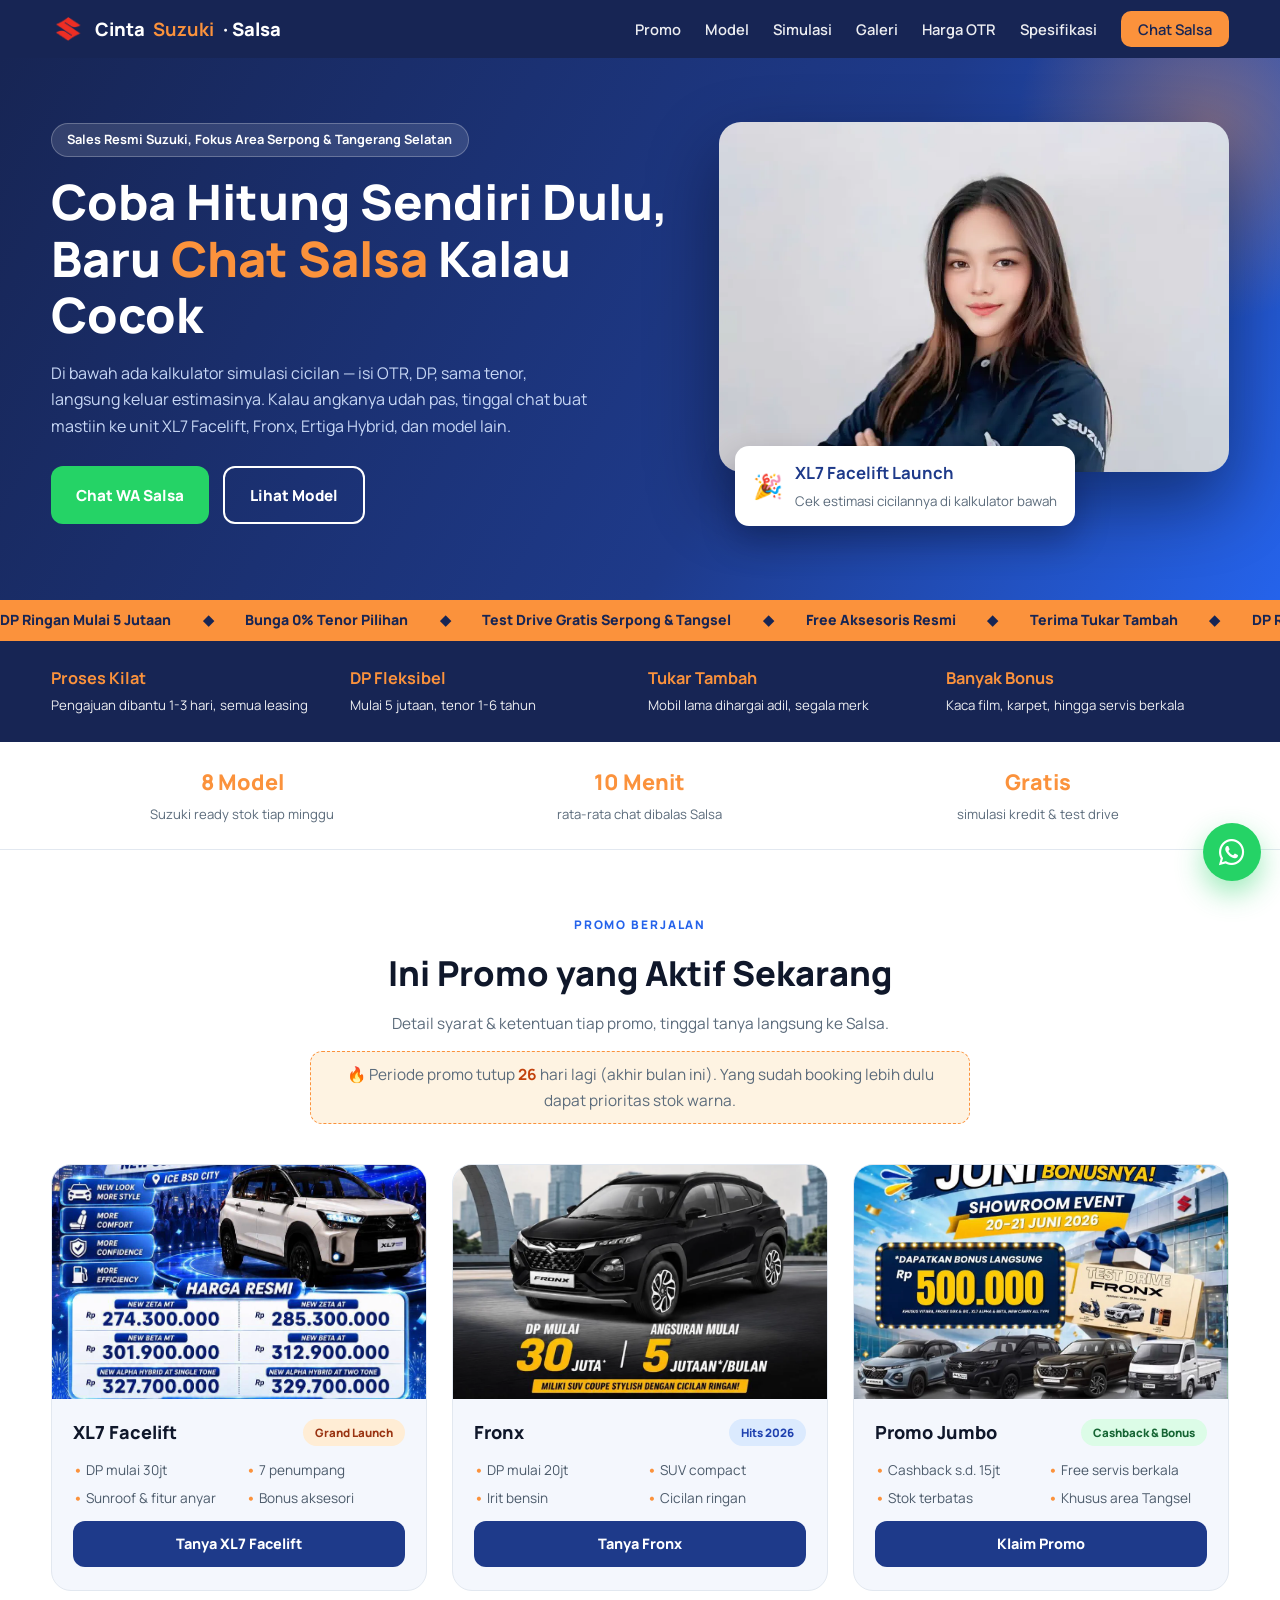
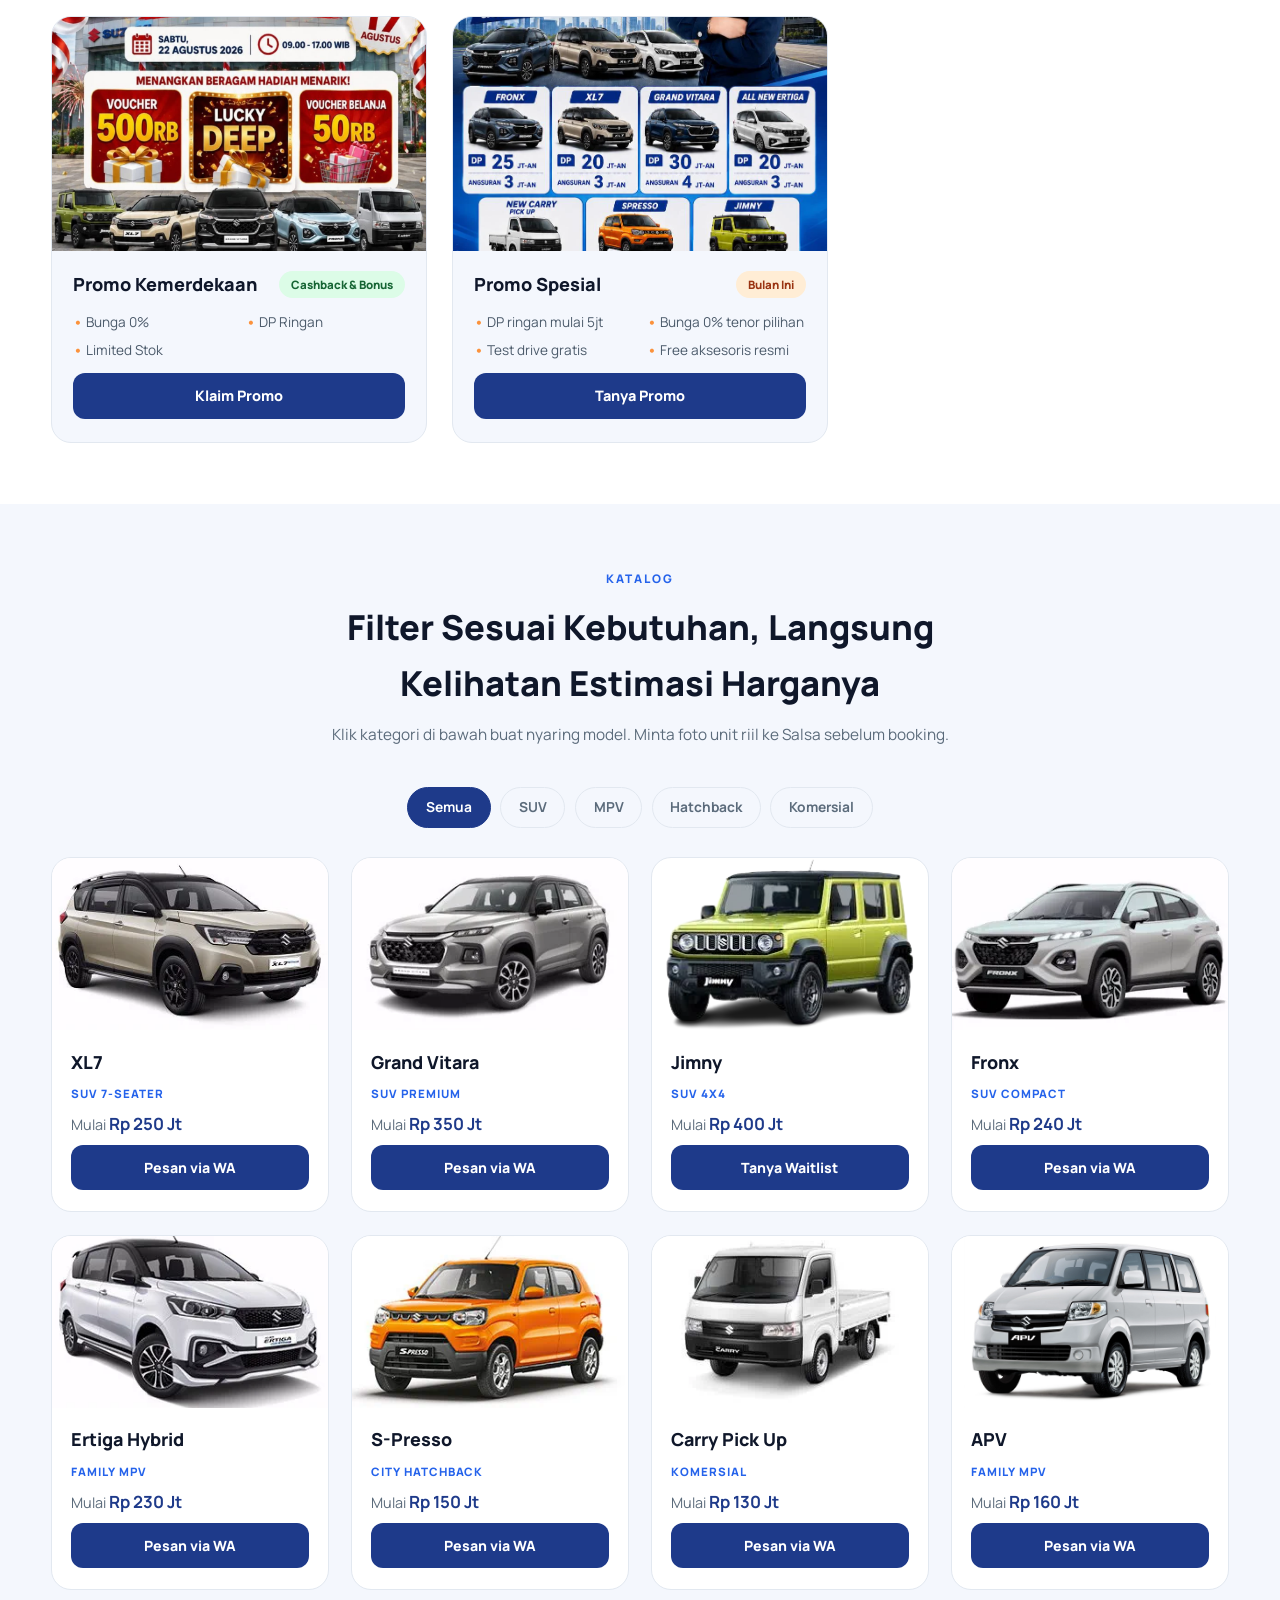
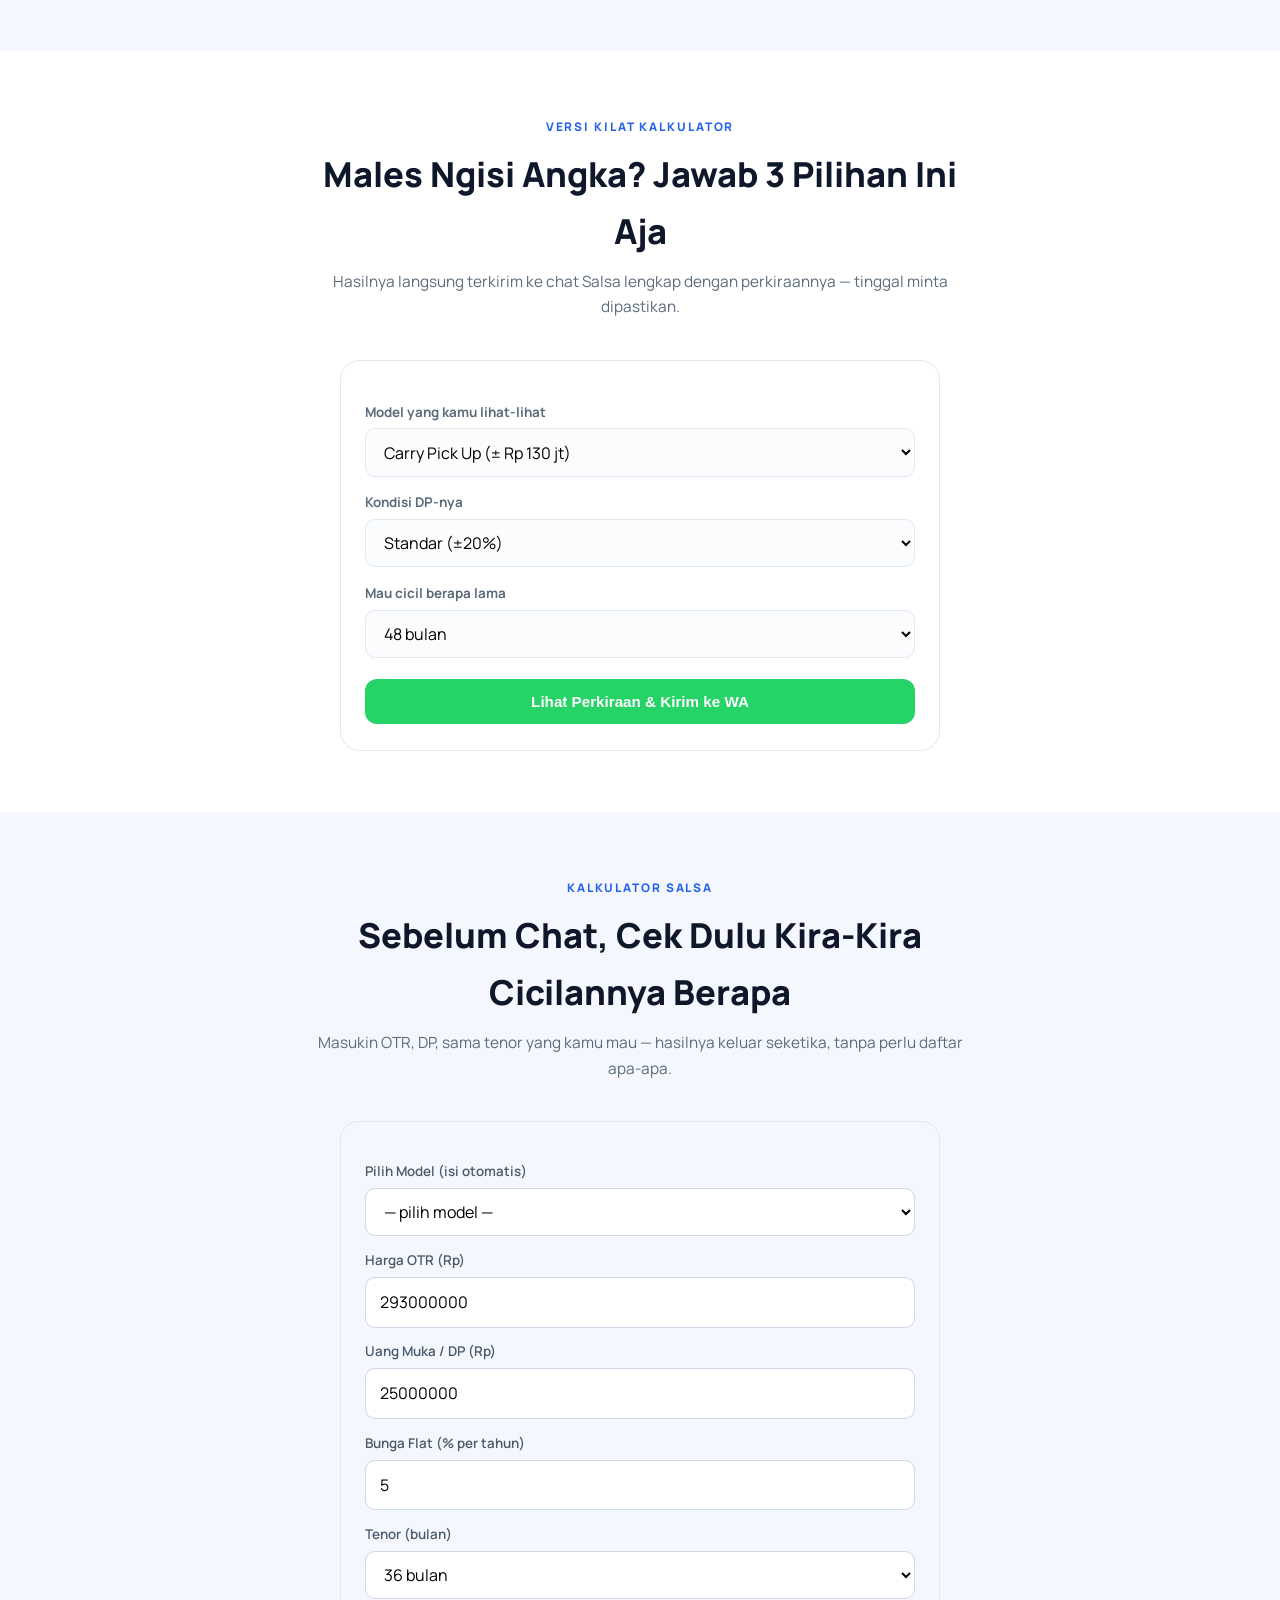
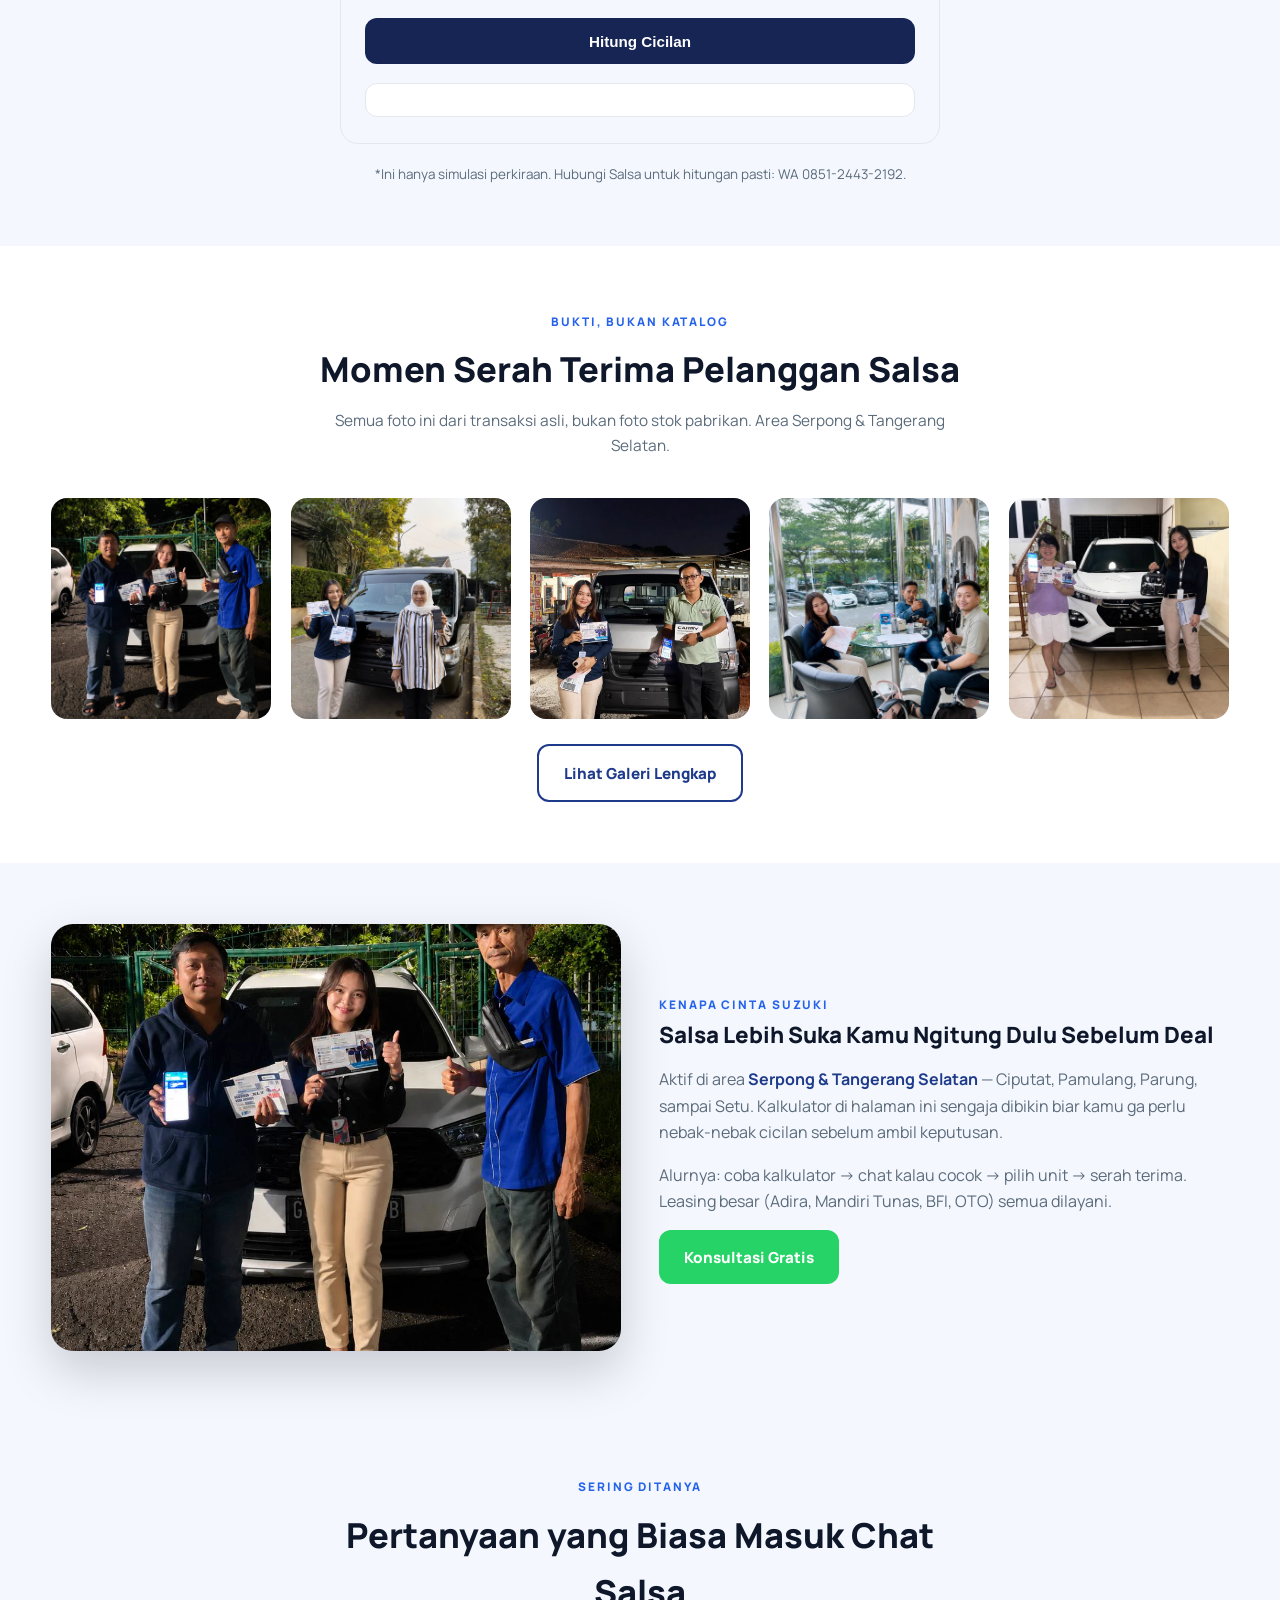
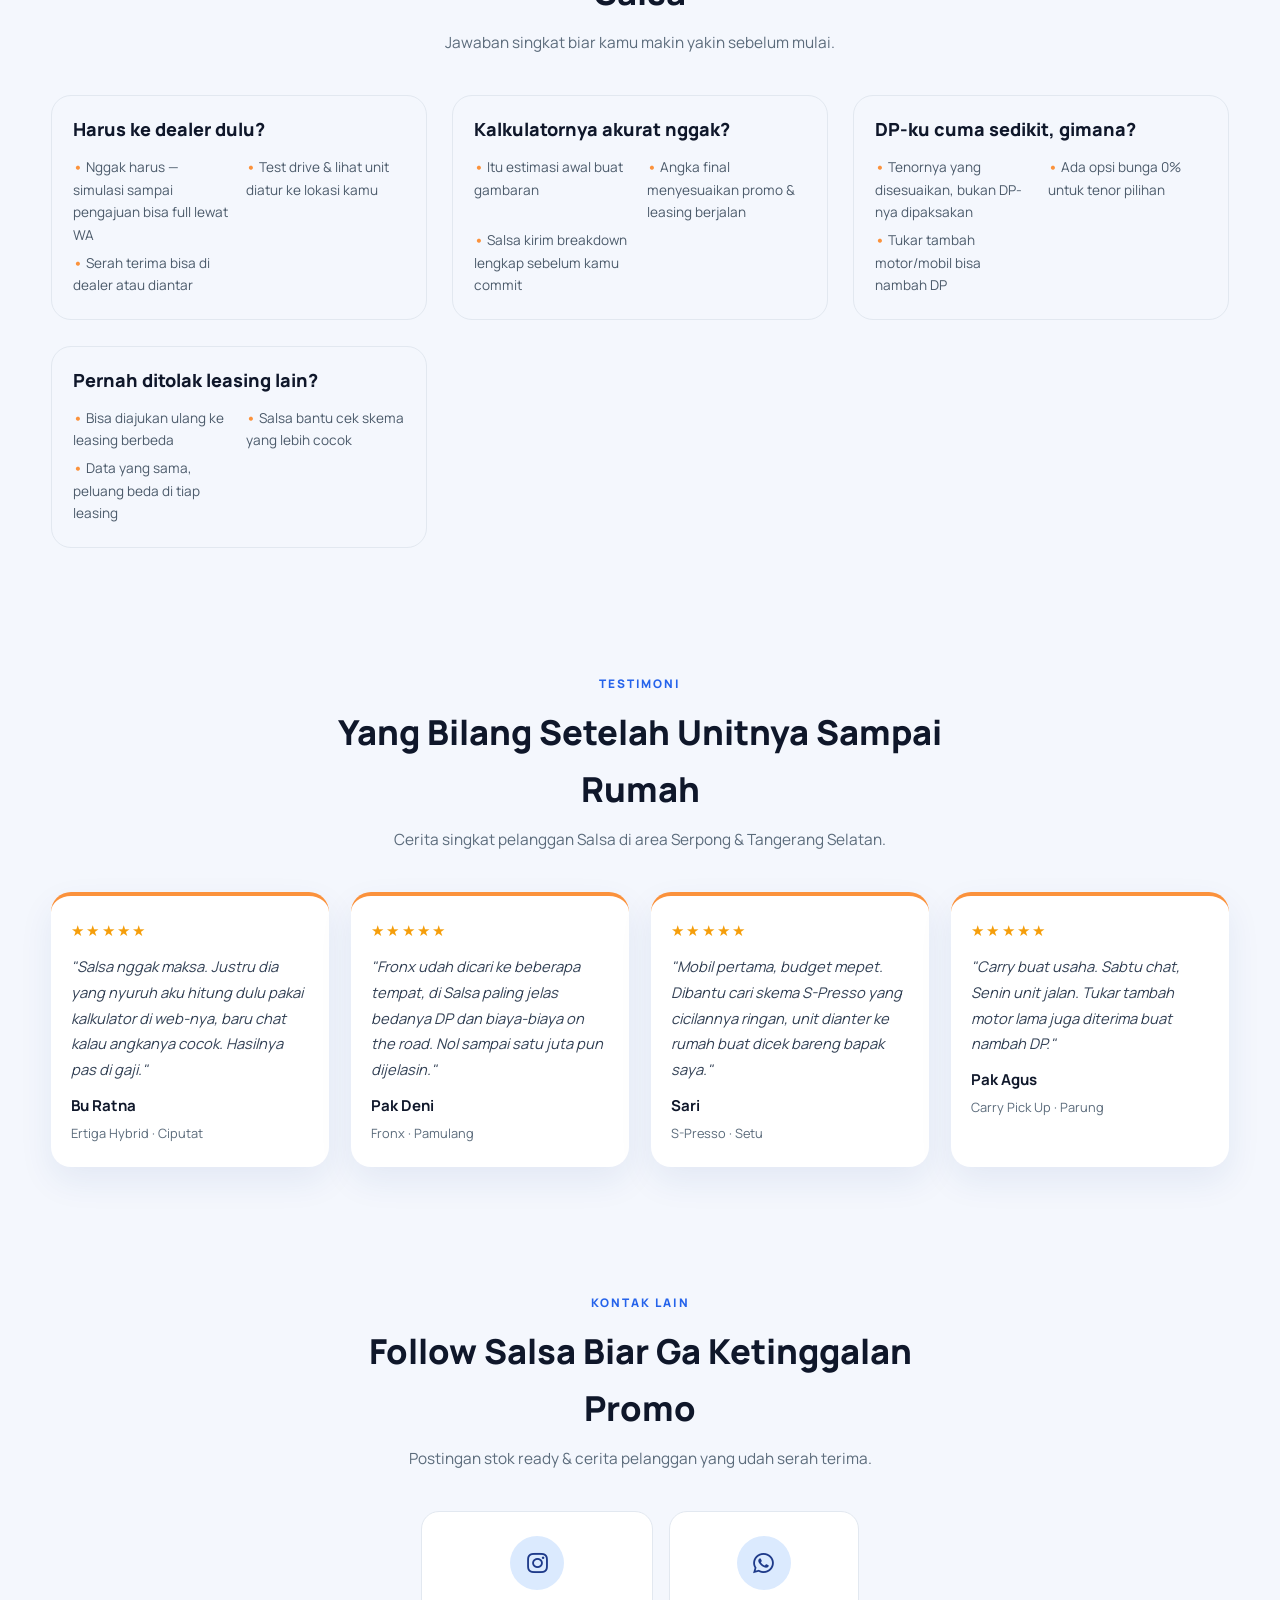
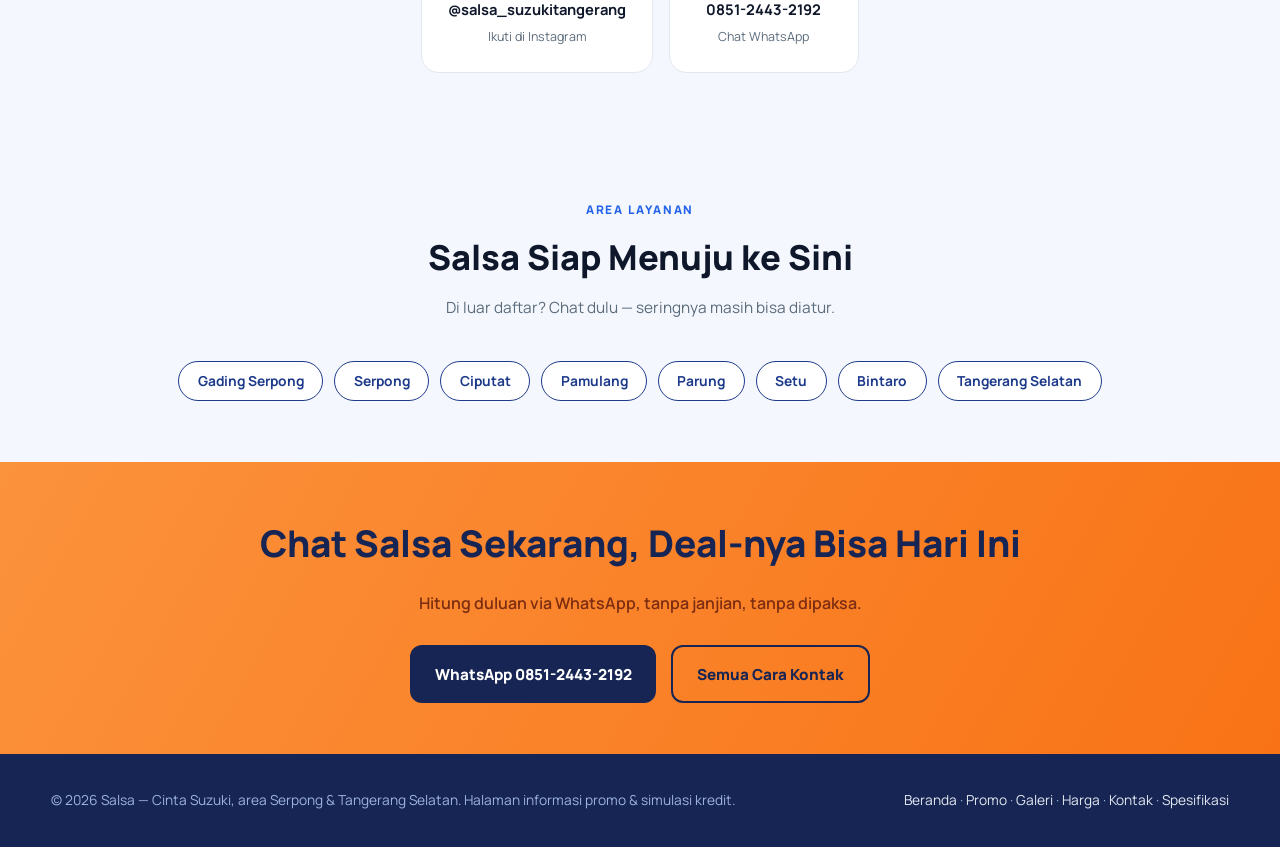
==== index.html @ a5966ef5 "feat: strip statistik, urgensi promo, testimoni, FAQ + FAQPage JSON-LD, quiz cicilan, area layanan" ====
<!DOCTYPE html>
<html lang="id">
<head>
    <meta charset="UTF-8" />
    <meta name="viewport" content="width=device-width, initial-scale=1.0"/>

<title>Suzuki Serpong & Tangsel DP Ringan Harga OTR | Salsa 0851-2443-2192</title>
<meta name="description" content="Bandingkan promo DP semua model Suzuki buat Serpong & Tangsel — mulai 5 jt. Salsa siap hitung cicilan & nego OTR bareng kamu: WhatsApp 0851-2443-2192."/>

    
    <meta property="og:description" content="Cari harga Suzuki Serpong & Tangerang Selatan DP ringan mulai 5 jutaan. Chat Salsa 0851-2443-2192 untuk simulasi kredit gratis & cetak harga OTR area Serpong & Tangsel!" />
    <meta property="og:image" content="https://dealersuzukigadingserpong.com/assets/img/salsa-suzuki-gadingserpong.webp" />
    <meta property="og:url" content="https://dealersuzukigadingserpong.com/" />
    <meta property="og:type" content="website" />

    <meta name="keywords" content="suzuki serpong, dp ringan suzuki, harga oto suzuki, promo suzuki 2026, suzuki carry pick up, suzuki jimny, suzuki fronx, suzuki ertiga hybrid, suzuki grand vitara, suzuki xl7, salsa suzuki, sales suzuki serpong, simulasi kredit suzuki, test drive suzuki, uang muka mobil" />

    <meta name="geo.region" content="ID-BT" />
    <meta name="geo.placename" content="Serpong, Tangerang Selatan, Banten" />
    <meta name="geo.position" content="-6.2489;106.6234" />
    <meta name="ICBM" content="-6.2489, 106.6234" />

    <link rel="canonical" href="https://dealersuzukigadingserpong.com/" />
    <meta name="robots" content="index, follow" />

    <link rel="icon" href="assets/img/favicon.png" type="image/png" sizes="48x48">
    <link rel="apple-touch-icon" href="assets/img/favicon.png">
    <link rel="shortcut icon" href="assets/img/favicon.png" type="image/png">

    <link rel="preconnect" href="https://fonts.googleapis.com">
    <link rel="preconnect" href="https://fonts.gstatic.com" crossorigin>
    <link href="https://fonts.googleapis.com/css2?family=Manrope:wght@400;500;600;700;800&display=swap" rel="stylesheet">
    <link href='https://unpkg.com/boxicons@2.1.4/css/boxicons.min.css' rel='stylesheet'>
    <link rel="stylesheet" href="/assets/css/style.css">
</head>
<body>

    <nav class="cs-nav">
        <div class="cs-wrap">
            <a href="/" class="cs-brand"><img loading="lazy" src="/assets/img/logosuzuki.webp" alt="Logo Suzuki resmi" /> Cinta<b>Suzuki</b> &middot; Salsa</a>
            <button class="cs-burger" aria-label="Menu" onclick="document.getElementById('csMenu').classList.toggle('cs-open')">&#9776;</button>
            <ul class="cs-menu" id="csMenu">
                <li><a href="#promo">Promo</a></li>
                <li><a href="#katalog">Model</a></li>
                <li><a href="#kalkulator">Simulasi</a></li>
                <li><a href="#galeri">Galeri</a></li>
                <li><a href="/harga/">Harga OTR</a></li>
                <li><a href="/spesifikasi/">Spesifikasi</a></li>
                <li><a href="/kontak/" class="cs-cta">Chat Salsa</a></li>
            </ul>
        </div>
    </nav>

    <section class="cs-hero" id="home">
        <div class="cs-wrap">
            <div class="cs-reveal">
                <span class="cs-badge">Sales Resmi Suzuki, Fokus Area Serpong &amp; Tangerang Selatan</span>
                <h1>Coba Hitung Sendiri Dulu, Baru <span>Chat Salsa</span> Kalau Cocok</h1>
                <p>Di bawah ada kalkulator simulasi cicilan — isi OTR, DP, sama tenor, langsung keluar estimasinya. Kalau angkanya udah pas, tinggal chat buat mastiin ke unit XL7 Facelift, Fronx, Ertiga Hybrid, dan model lain.</p>
                <div class="cs-actions">
                    <a class="cs-btn cs-btn-wa" href="https://wa.me/6285124432192?text=hallo%20kak%20Salsa%2C%20mau%20tanya%20untuk%20unit%20suzukinya" target="_blank" rel="noopener">Chat WA Salsa</a>
                    <a class="cs-btn cs-btn-line" href="#katalog">Lihat Model</a>
                </div>
            </div>
            <div class="cs-hero-media cs-reveal">
                <img loading="lazy" src="/assets/img/salsa-suzuki-gadingserpong.webp" alt="Salsa Cinta Suzuki sales Suzuki Serpong di dealer resmi" />
                <div class="cs-hero-ribbon">
                    <span style="font-size:1.5rem;">🎉</span>
                    <div><b>XL7 Facelift Launch</b><br><small>Cek estimasi cicilannya di kalkulator bawah</small></div>
                </div>
            </div>
        </div>
    </section>

    <div class="cs-ticker"><span>DP Ringan Mulai 5 Jutaan &nbsp;<i>◆</i>&nbsp; Bunga 0% Tenor Pilihan &nbsp;<i>◆</i>&nbsp; Test Drive Gratis Serpong &amp; Tangsel &nbsp;<i>◆</i>&nbsp; Free Aksesoris Resmi &nbsp;<i>◆</i>&nbsp; Terima Tukar Tambah &nbsp;<i>◆</i>&nbsp; DP Ringan Mulai 5 Jutaan &nbsp;<i>◆</i>&nbsp; Bunga 0% Tenor Pilihan &nbsp;<i>◆</i>&nbsp; Test Drive Gratis Serpong &amp; Tangsel &nbsp;<i>◆</i>&nbsp; Free Aksesoris Resmi &nbsp;<i>◆</i>&nbsp; Terima Tukar Tambah</span></div>

    <div class="cs-feats">
        <div class="cs-wrap">
            <div><b>Proses Kilat</b><span>Pengajuan dibantu 1-3 hari, semua leasing</span></div>
            <div><b>DP Fleksibel</b><span>Mulai 5 jutaan, tenor 1-6 tahun</span></div>
            <div><b>Tukar Tambah</b><span>Mobil lama dihargai adil, segala merk</span></div>
            <div><b>Banyak Bonus</b><span>Kaca film, karpet, hingga servis berkala</span></div>
        </div>
    </div>

    <div class="cs-counts">
        <div class="cs-wrap">
            <div><b>8 Model</b><small>Suzuki ready stok tiap minggu</small></div>
            <div><b>10 Menit</b><small>rata-rata chat dibalas Salsa</small></div>
            <div><b>Gratis</b><small>simulasi kredit &amp; test drive</small></div>
        </div>
    </div>

    <section class="cs-sec" id="promo">
        <div class="cs-wrap">
            <div class="cs-sec-head cs-reveal">
                <span class="cs-eyebrow">Promo Berjalan</span>
                <h2>Ini Promo yang Aktif Sekarang</h2>
                <p>Detail syarat &amp; ketentuan tiap promo, tinggal tanya langsung ke Salsa.</p>
                <p class="cs-urgent">🔥 Periode promo tutup <b id="csSisaHari">…</b> hari lagi (akhir bulan ini). Yang sudah booking lebih dulu dapat prioritas stok warna.</p>
            </div>
            <div class="cs-cards cs-reveal">
                <article class="cs-card">
                    <img loading="lazy" src="/assets/img/grand-launch-xl7-facelift.webp" alt="Grand launch XL7 Facelift promo Suzuki Serpong &amp; Tangsel Salsa" />
                    <div class="cs-card-body">
                        <div class="cs-card-top"><h3>XL7 Facelift</h3><span class="cs-chip cs-chip-orange">Grand Launch</span></div>
                        <ul><li>DP mulai 30jt</li><li>7 penumpang</li><li>Sunroof &amp; fitur anyar</li><li>Bonus aksesori</li></ul>
                        <a class="cs-card-wa" href="https://wa.me/6285124432192?text=hallo%20kak%20Salsa%2C%20mau%20tanya%20untuk%20unit%20XL7%20Facelift%20nya" target="_blank" rel="noopener">Tanya XL7 Facelift</a>
                    </div>
                </article>
                <article class="cs-card">
                    <img loading="lazy" src="/assets/img/promo-fronx.webp" alt="Promo Suzuki Fronx Serpong Salsa Cinta Suzuki" />
                    <div class="cs-card-body">
                        <div class="cs-card-top"><h3>Fronx</h3><span class="cs-chip cs-chip-blue">Hits 2026</span></div>
                        <ul><li>DP mulai 20jt</li><li>SUV compact</li><li>Irit bensin</li><li>Cicilan ringan</li></ul>
                        <a class="cs-card-wa" href="https://wa.me/6285124432192?text=hallo%20kak%20Salsa%2C%20mau%20tanya%20untuk%20unit%20Fronx%20nya" target="_blank" rel="noopener">Tanya Fronx</a>
                    </div>
                </article>
                <article class="cs-card">
                    <img loading="lazy" src="/assets/img/promo-jumbo-juni.webp" alt="Promo jumbo Suzuki Serpong cashback Salsa" />
                    <div class="cs-card-body">
                        <div class="cs-card-top"><h3>Promo Jumbo</h3><span class="cs-chip cs-chip-green">Cashback &amp; Bonus</span></div>
                        <ul><li>Cashback s.d. 15jt</li><li>Free servis berkala</li><li>Stok terbatas</li><li>Khusus area Tangsel</li></ul>
                        <a class="cs-card-wa" href="https://wa.me/6285124432192?text=hallo%20kak%20Salsa%2C%20mau%20tanya%20untuk%20unit%20suzukinya" target="_blank" rel="noopener">Klaim Promo</a>
                    </div>
                </article>
                <article class="cs-card">
                    <img loading="lazy" src="/assets/img/promo-kemerdekaan.jpg" alt="Promo Kemerdekaan Suzuki Serpong cashback Salsa" />
                    <div class="cs-card-body">
                        <div class="cs-card-top"><h3>Promo Kemerdekaan</h3><span class="cs-chip cs-chip-green">Cashback &amp; Bonus</span></div>
                        <ul><li>Bunga 0%</li><li>DP Ringan</li><li>Limited Stok</li></ul>
                        <a class="cs-card-wa" href="https://wa.me/6285124432192?text=hallo%20kak%20Salsa%2C%20mau%20tanya%20untuk%20unit%20suzukinya" target="_blank" rel="noopener">Klaim Promo</a>
                    </div>
                </article>
                <article class="cs-card">
                    <img loading="lazy" src="/assets/img/promo-suzuki.webp" alt="Promo Suzuki Serpong &amp; Tangsel spesial bulan ini Salsa" />
                    <div class="cs-card-body">
                        <div class="cs-card-top"><h3>Promo Spesial</h3><span class="cs-chip cs-chip-orange">Bulan Ini</span></div>
                        <ul><li>DP ringan mulai 5jt</li><li>Bunga 0% tenor pilihan</li><li>Test drive gratis</li><li>Free aksesoris resmi</li></ul>
                        <a class="cs-card-wa" href="https://wa.me/6285124432192?text=hallo%20kak%20Salsa%2C%20mau%20tanya%20untuk%20unit%20suzukinya" target="_blank" rel="noopener">Tanya Promo</a>
                    </div>
                </article>
            </div>
        </div>
    </section>

    <section class="cs-sec" id="katalog" style="background:var(--cs-soft);">
        <div class="cs-wrap">
            <div class="cs-sec-head cs-reveal">
                <span class="cs-eyebrow">Katalog</span>
                <h2>Filter Sesuai Kebutuhan, Langsung Kelihatan Estimasi Harganya</h2>
                <p>Klik kategori di bawah buat nyaring model. Minta foto unit riil ke Salsa sebelum booking.</p>
            </div>
            <div class="cs-filter cs-reveal">
                <button class="cs-on" data-f="all">Semua</button>
                <button data-f="suv">SUV</button>
                <button data-f="mpv">MPV</button>
                <button data-f="hatch">Hatchback</button>
                <button data-f="komersial">Komersial</button>
            </div>
            <div class="cs-mcards cs-reveal">
                <article class="cs-mcard" data-cat="suv">
                    <img loading="lazy" src="/assets/img/salsa-xl7-gadingserpong.webp" alt="Suzuki XL7 Serpong Salsa" />
                    <div class="cs-mcard-body">
                        <h3>XL7</h3>
                        <span class="cs-mcard-tag">SUV 7-Seater</span>
                        <div class="cs-mcard-price">Mulai <b>Rp 250 Jt</b></div>
                        <a class="cs-mcard-wa" href="https://wa.me/6285124432192?text=hallo%20kak%20Salsa%2C%20mau%20tanya%20untuk%20unit%20XL7%20nya" target="_blank" rel="noopener">Pesan via WA</a>
                    </div>
                </article>
                <article class="cs-mcard" data-cat="suv">
                    <img loading="lazy" src="/assets/img/salsa-grand-vitara-gadingserpong.webp" alt="Suzuki Grand Vitara Serpong Salsa" />
                    <div class="cs-mcard-body">
                        <h3>Grand Vitara</h3>
                        <span class="cs-mcard-tag">SUV Premium</span>
                        <div class="cs-mcard-price">Mulai <b>Rp 350 Jt</b></div>
                        <a class="cs-mcard-wa" href="https://wa.me/6285124432192?text=hallo%20kak%20Salsa%2C%20mau%20tanya%20untuk%20unit%20Grand%20Vitara%20nya" target="_blank" rel="noopener">Pesan via WA</a>
                    </div>
                </article>
                <article class="cs-mcard" data-cat="suv">
                    <img loading="lazy" src="/assets/img/salsa-jimny-gadingserpong.webp" alt="Suzuki Jimny Serpong Salsa" />
                    <div class="cs-mcard-body">
                        <h3>Jimny</h3>
                        <span class="cs-mcard-tag">SUV 4x4</span>
                        <div class="cs-mcard-price">Mulai <b>Rp 400 Jt</b></div>
                        <a class="cs-mcard-wa" href="https://wa.me/6285124432192?text=hallo%20kak%20Salsa%2C%20mau%20tanya%20untuk%20unit%20Jimny%20nya" target="_blank" rel="noopener">Tanya Waitlist</a>
                    </div>
                </article>
                <article class="cs-mcard" data-cat="suv">
                    <img loading="lazy" src="/assets/img/salsa-fronx-gadingserpong.webp" alt="Suzuki Fronx Serpong Salsa" />
                    <div class="cs-mcard-body">
                        <h3>Fronx</h3>
                        <span class="cs-mcard-tag">SUV Compact</span>
                        <div class="cs-mcard-price">Mulai <b>Rp 240 Jt</b></div>
                        <a class="cs-mcard-wa" href="https://wa.me/6285124432192?text=hallo%20kak%20Salsa%2C%20mau%20tanya%20untuk%20unit%20Fronx%20nya" target="_blank" rel="noopener">Pesan via WA</a>
                    </div>
                </article>
                <article class="cs-mcard" data-cat="mpv">
                    <img loading="lazy" src="/assets/img/salsa-ertiga-gadingserpong.webp" alt="Suzuki Ertiga Hybrid Serpong Salsa" />
                    <div class="cs-mcard-body">
                        <h3>Ertiga Hybrid</h3>
                        <span class="cs-mcard-tag">Family MPV</span>
                        <div class="cs-mcard-price">Mulai <b>Rp 230 Jt</b></div>
                        <a class="cs-mcard-wa" href="https://wa.me/6285124432192?text=hallo%20kak%20Salsa%2C%20mau%20tanya%20untuk%20unit%20Ertiga%20Hybrid%20nya" target="_blank" rel="noopener">Pesan via WA</a>
                    </div>
                </article>
                <article class="cs-mcard" data-cat="hatch">
                    <img loading="lazy" src="/assets/img/salsa-s-presso-gadingserpong.webp" alt="Suzuki S-Presso Serpong Salsa" />
                    <div class="cs-mcard-body">
                        <h3>S-Presso</h3>
                        <span class="cs-mcard-tag">City Hatchback</span>
                        <div class="cs-mcard-price">Mulai <b>Rp 150 Jt</b></div>
                        <a class="cs-mcard-wa" href="https://wa.me/6285124432192?text=hallo%20kak%20Salsa%2C%20mau%20tanya%20untuk%20unit%20S-Presso%20nya" target="_blank" rel="noopener">Pesan via WA</a>
                    </div>
                </article>
                <article class="cs-mcard" data-cat="komersial">
                    <img loading="lazy" src="/assets/img/salsa-carry-pickup-gadingserpong.webp" alt="Suzuki Carry Pick Up Serpong Salsa" />
                    <div class="cs-mcard-body">
                        <h3>Carry Pick Up</h3>
                        <span class="cs-mcard-tag">Komersial</span>
                        <div class="cs-mcard-price">Mulai <b>Rp 130 Jt</b></div>
                        <a class="cs-mcard-wa" href="https://wa.me/6285124432192?text=hallo%20kak%20Salsa%2C%20mau%20tanya%20untuk%20unit%20Carry%20Pick%20Up%20nya" target="_blank" rel="noopener">Pesan via WA</a>
                    </div>
                </article>
                <article class="cs-mcard" data-cat="mpv">
                    <img loading="lazy" src="/assets/img/salsa-apv-gadingserpong.webp" alt="Suzuki APV Serpong Salsa" />
                    <div class="cs-mcard-body">
                        <h3>APV</h3>
                        <span class="cs-mcard-tag">Family MPV</span>
                        <div class="cs-mcard-price">Mulai <b>Rp 160 Jt</b></div>
                        <a class="cs-mcard-wa" href="https://wa.me/6285124432192?text=hallo%20kak%20Salsa%2C%20mau%20tanya%20untuk%20unit%20APV%20nya" target="_blank" rel="noopener">Pesan via WA</a>
                    </div>
                </article>
            </div>
        </div>
    </section>

    <section class="cs-sec" id="quiz">
        <div class="cs-wrap">
            <div class="cs-sec-head cs-reveal">
                <span class="cs-eyebrow">Versi Kilat Kalkulator</span>
                <h2>Males Ngisi Angka? Jawab 3 Pilihan Ini Aja</h2>
                <p>Hasilnya langsung terkirim ke chat Salsa lengkap dengan perkiraannya — tinggal minta dipastikan.</p>
            </div>
            <div class="cs-quick cs-reveal">
                <label for="csqModel">Model yang kamu lihat-lihat</label>
                <select id="csqModel">
                    <option value="130000000|Carry Pick Up">Carry Pick Up (± Rp 130 jt)</option>
                    <option value="150000000|S-Presso">S-Presso (± Rp 150 jt)</option>
                    <option value="160000000|APV">APV (± Rp 160 jt)</option>
                    <option value="230000000|Ertiga Hybrid">Ertiga Hybrid (± Rp 230 jt)</option>
                    <option value="240000000|Fronx">Fronx (± Rp 240 jt)</option>
                    <option value="250000000|XL7 Facelift">XL7 Facelift (± Rp 250 jt)</option>
                    <option value="350000000|Grand Vitara">Grand Vitara (± Rp 350 jt)</option>
                    <option value="400000000|Jimny">Jimny (± Rp 400 jt)</option>
                </select>
                <label for="csqDp">Kondisi DP-nya</label>
                <select id="csqDp">
                    <option value="0.1">Mepet, tapi mau jalan (±10%)</option>
                    <option value="0.2" selected>Standar (±20%)</option>
                    <option value="0.3">Lebih dari cukup (±30%)</option>
                </select>
                <label for="csqTenor">Mau cicil berapa lama</label>
                <select id="csqTenor">
                    <option>24 bulan</option>
                    <option selected>48 bulan</option>
                    <option>60 bulan</option>
                    <option>72 bulan</option>
                </select>
                <button type="button" class="cs-btn cs-btn-wa" onclick="kuisSalsa()">Lihat Perkiraan &amp; Kirim ke WA</button>
                <div class="cs-quick-out" id="csqOut"></div>
            </div>
        </div>
    </section>

    <section class="cs-sec cs-price" id="kalkulator">
        <div class="cs-wrap">
            <div class="cs-sec-head cs-reveal">
                <span class="cs-eyebrow">Kalkulator Salsa</span>
                <h2>Sebelum Chat, Cek Dulu Kira-Kira Cicilannya Berapa</h2>
                <p>Masukin OTR, DP, sama tenor yang kamu mau — hasilnya keluar seketika, tanpa perlu daftar apa-apa.</p>
            </div>

            <div class="cs-calc cs-reveal">
                <label for="cModel">Pilih Model (isi otomatis)</label>
                <select id="cModel" onchange="setModel(this.value)">
                    <option value="">— pilih model —</option>
                    <option value="150000000">S-Presso (OTR ±150 jt)</option>
                    <option value="130000000">Carry Pick Up (OTR ±130 jt)</option>
                    <option value="240000000">Fronx (OTR ±240 jt)</option>
                    <option value="230000000">Ertiga Hybrid (OTR ±230 jt)</option>
                    <option value="250000000">XL7 Facelift (OTR ±250 jt)</option>
                    <option value="350000000">Grand Vitara (OTR ±350 jt)</option>
                    <option value="160000000">APV (OTR ±160 jt)</option>
                    <option value="400000000">Jimny (OTR ±400 jt)</option>
                </select>

                <label for="cOtr">Harga OTR (Rp)</label>
                <input id="cOtr" type="number" min="0" step="1000000" placeholder="contoh: 293000000" value="293000000" />

                <label for="cDp">Uang Muka / DP (Rp)</label>
                <input id="cDp" type="number" min="0" step="500000" placeholder="contoh: 25000000" value="25000000" />

                <label for="cBunga">Bunga Flat (% per tahun)</label>
                <input id="cBunga" type="number" min="0" step="0.1" placeholder="contoh: 5" value="5" />

                <label for="cTenor">Tenor (bulan)</label>
                <select id="cTenor">
                    <option value="12">12 bulan</option>
                    <option value="24">24 bulan</option>
                    <option value="36" selected>36 bulan</option>
                    <option value="48">48 bulan</option>
                    <option value="60">60 bulan</option>
                    <option value="72">72 bulan</option>
                </select>

                <button class="cs-btn cs-btn-dark" type="button" onclick="hitung()" style="color: white">Hitung Cicilan</button>
                <div class="cs-calc-out" id="cOut"></div>
            </div>

            <p class="cs-note" style="margin-top:1.2rem;">*Ini hanya simulasi perkiraan. Hubungi Salsa untuk hitungan pasti: WA 0851-2443-2192.</p>
        </div>
    </section>

    <section class="cs-sec" id="galeri">
        <div class="cs-wrap">
            <div class="cs-sec-head cs-reveal">
                <span class="cs-eyebrow">Bukti, Bukan Katalog</span>
                <h2>Momen Serah Terima Pelanggan Salsa</h2>
                <p>Semua foto ini dari transaksi asli, bukan foto stok pabrikan. Area Serpong &amp; Tangerang Selatan.</p>
            </div>
            <div class="cs-proof cs-reveal">
                <img loading="lazy" src="/assets/img/bukti1.webp" alt="Serah terima unit Suzuki bersama Salsa di area Serpong" />
                <img loading="lazy" src="/assets/img/bukti2.webp" alt="Momen penyerahan kunci mobil Suzuki bareng Salsa Tangsel" />
                <img loading="lazy" src="/assets/img/bukti3.webp" alt="Foto pelanggan baru Suzuki serah terima di Serpong" />
                <img loading="lazy" src="/assets/img/bukti4.webp" alt="Bukti serah terima unit Suzuki pelanggan Salsa Tangsel" />
                <img loading="lazy" src="/assets/img/bukti5.webp" alt="Dokumentasi penyerahan unit Suzuki di area Serpong Salsa" />
            </div>
            <div class="cs-actions cs-reveal" style="justify-content:center;margin-top:1.6rem;">
                <a class="cs-btn cs-btn-line" href="/galeri/" style="border-color:var(--cs-navy);color:var(--cs-navy);">Lihat Galeri Lengkap</a>
            </div>
        </div>
    </section>

    <section class="cs-sec" id="tentang" style="background:var(--cs-soft);">
        <div class="cs-wrap">
            <div class="cs-story cs-reveal">
                <div class="cs-story-img">
                    <img loading="lazy" src="/assets/img/bukti1.webp" alt="Dokumentasi kegiatan Salsa Cinta Suzuki Serpong" />
                </div>
                <div>
                    <span class="cs-eyebrow">Kenapa Cinta Suzuki</span>
                    <h3>Salsa Lebih Suka Kamu Ngitung Dulu Sebelum Deal</h3>
                    <p>Aktif di area <b>Serpong &amp; Tangerang Selatan</b> — Ciputat, Pamulang, Parung, sampai Setu. Kalkulator di halaman ini sengaja dibikin biar kamu ga perlu nebak-nebak cicilan sebelum ambil keputusan.</p>
                    <p>Alurnya: coba kalkulator → chat kalau cocok → pilih unit → serah terima. Leasing besar (Adira, Mandiri Tunas, BFI, OTO) semua dilayani.</p>
                    <a class="cs-btn cs-btn-wa" href="https://wa.me/6285124432192?text=hallo%20kak%20Salsa%2C%20mau%20tanya%20untuk%20unit%20suzukinya" target="_blank" rel="noopener">Konsultasi Gratis</a>
                </div>
            </div>
        </div>
    </section>

    <section class="cs-sec" id="faq" style="background:var(--cs-soft);">
        <div class="cs-wrap">
            <div class="cs-sec-head cs-reveal">
                <span class="cs-eyebrow">Sering Ditanya</span>
                <h2>Pertanyaan yang Biasa Masuk Chat Salsa</h2>
                <p>Jawaban singkat biar kamu makin yakin sebelum mulai.</p>
            </div>
            <div class="cs-cards cs-reveal">
                <article class="cs-card">
                    <div class="cs-card-body">
                        <div class="cs-card-top"><h3>Harus ke dealer dulu?</h3></div>
                        <ul><li>Nggak harus — simulasi sampai pengajuan bisa full lewat WA</li><li>Test drive &amp; lihat unit diatur ke lokasi kamu</li><li>Serah terima bisa di dealer atau diantar</li></ul>
                    </div>
                </article>
                <article class="cs-card">
                    <div class="cs-card-body">
                        <div class="cs-card-top"><h3>Kalkulatornya akurat nggak?</h3></div>
                        <ul><li>Itu estimasi awal buat gambaran</li><li>Angka final menyesuaikan promo &amp; leasing berjalan</li><li>Salsa kirim breakdown lengkap sebelum kamu commit</li></ul>
                    </div>
                </article>
                <article class="cs-card">
                    <div class="cs-card-body">
                        <div class="cs-card-top"><h3>DP-ku cuma sedikit, gimana?</h3></div>
                        <ul><li>Tenornya yang disesuaikan, bukan DP-nya dipaksakan</li><li>Ada opsi bunga 0% untuk tenor pilihan</li><li>Tukar tambah motor/mobil bisa nambah DP</li></ul>
                    </div>
                </article>
                <article class="cs-card">
                    <div class="cs-card-body">
                        <div class="cs-card-top"><h3>Pernah ditolak leasing lain?</h3></div>
                        <ul><li>Bisa diajukan ulang ke leasing berbeda</li><li>Salsa bantu cek skema yang lebih cocok</li><li>Data yang sama, peluang beda di tiap leasing</li></ul>
                    </div>
                </article>
            </div>
        </div>
    </section>

    <section class="cs-sec" id="testimoni" style="background:var(--cs-soft);">
        <div class="cs-wrap">
            <div class="cs-sec-head cs-reveal">
                <span class="cs-eyebrow">Testimoni</span>
                <h2>Yang Bilang Setelah Unitnya Sampai Rumah</h2>
                <p>Cerita singkat pelanggan Salsa di area Serpong &amp; Tangerang Selatan.</p>
            </div>
            <div class="cs-quotes cs-reveal">
                <figure class="cs-quote">
                    <span class="cs-rate">★★★★★</span>
                    <blockquote>"Salsa nggak maksa. Justru dia yang nyuruh aku hitung dulu pakai kalkulator di web-nya, baru chat kalau angkanya cocok. Hasilnya pas di gaji."</blockquote>
                    <figcaption><b>Bu Ratna</b><small>Ertiga Hybrid &middot; Ciputat</small></figcaption>
                </figure>
                <figure class="cs-quote">
                    <span class="cs-rate">★★★★★</span>
                    <blockquote>"Fronx udah dicari ke beberapa tempat, di Salsa paling jelas bedanya DP dan biaya-biaya on the road. Nol sampai satu juta pun dijelasin."</blockquote>
                    <figcaption><b>Pak Deni</b><small>Fronx &middot; Pamulang</small></figcaption>
                </figure>
                <figure class="cs-quote">
                    <span class="cs-rate">★★★★★</span>
                    <blockquote>"Mobil pertama, budget mepet. Dibantu cari skema S-Presso yang cicilannya ringan, unit dianter ke rumah buat dicek bareng bapak saya."</blockquote>
                    <figcaption><b>Sari</b><small>S-Presso &middot; Setu</small></figcaption>
                </figure>
                <figure class="cs-quote">
                    <span class="cs-rate">★★★★★</span>
                    <blockquote>"Carry buat usaha. Sabtu chat, Senin unit jalan. Tukar tambah motor lama juga diterima buat nambah DP."</blockquote>
                    <figcaption><b>Pak Agus</b><small>Carry Pick Up &middot; Parung</small></figcaption>
                </figure>
            </div>
        </div>
    </section>

    <section class="cs-sec" id="sosialmedia" style="background:var(--cs-soft);">
        <div class="cs-wrap">
            <div class="cs-sec-head cs-reveal">
                <span class="cs-eyebrow">Kontak Lain</span>
                <h2>Follow Salsa Biar Ga Ketinggalan Promo</h2>
                <p>Postingan stok ready &amp; cerita pelanggan yang udah serah terima.</p>
            </div>
            <div class="cs-social cs-reveal">
                <a href="https://instagram.com/salsa_suzukitangerang" target="_blank" rel="noopener" class="cs-social-card" aria-label="Instagram Salsa Cinta Suzuki">
                    <span class="cs-ic"><i class="bx bxl-instagram"></i></span>
                    <b>@salsa_suzukitangerang</b>
                    <small>Ikuti di Instagram</small>
                </a>
                <a href="https://wa.me/6285124432192?text=hallo%20kak%20Salsa%2C%20mau%20tanya%20untuk%20unit%20suzukinya" target="_blank" rel="noopener" class="cs-social-card" aria-label="WhatsApp Salsa Cinta Suzuki">
                    <span class="cs-ic"><i class="bx bxl-whatsapp"></i></span>
                    <b>0851-2443-2192</b>
                    <small>Chat WhatsApp</small>
                </a>
            </div>
        </div>
    </section>

    <section class="cs-sec" id="area" style="background:var(--cs-soft);">
        <div class="cs-wrap">
            <div class="cs-sec-head cs-reveal">
                <span class="cs-eyebrow">Area Layanan</span>
                <h2>Salsa Siap Menuju ke Sini</h2>
                <p>Di luar daftar? Chat dulu — seringnya masih bisa diatur.</p>
            </div>
            <div class="cs-tags cs-reveal">
                <span>Gading Serpong</span><span>Serpong</span><span>Ciputat</span><span>Pamulang</span><span>Parung</span><span>Setu</span><span>Bintaro</span><span>Tangerang Selatan</span>
            </div>
        </div>
    </section>

    <section class="cs-cta-band" id="kontak">
        <div class="cs-wrap">
            <h2 class="cs-reveal">Chat Salsa Sekarang, Deal-nya Bisa Hari Ini</h2>
            <p class="cs-reveal">Hitung duluan via WhatsApp, tanpa janjian, tanpa dipaksa.</p>
            <div class="cs-actions cs-reveal" style="justify-content:center;">
                <a class="cs-btn cs-btn-dark" href="https://wa.me/6285124432192?text=hallo%20kak%20Salsa%2C%20mau%20tanya%20untuk%20unit%20suzukinya" target="_blank" rel="noopener">WhatsApp 0851-2443-2192</a>
                <a class="cs-btn cs-btn-line" href="/kontak/" style="border-color:var(--cs-navy-deep);color:var(--cs-navy-deep);">Semua Cara Kontak</a>
            </div>
        </div>
    </section>

    <footer class="cs-foot">
        <div class="cs-wrap">
            <div>&copy; 2026 Salsa &mdash; Cinta Suzuki, area Serpong &amp; Tangerang Selatan. Halaman informasi promo &amp; simulasi kredit.</div>
            <div><a href="/">Beranda</a> &middot; <a href="/promo/">Promo</a> &middot; <a href="/galeri/">Galeri</a> &middot; <a href="/harga/">Harga</a> &middot; <a href="/kontak/">Kontak</a> &middot; <a href="/spesifikasi/">Spesifikasi</a></div>
        </div>
    </footer>

    <a class="cs-wa-float" href="https://wa.me/6285124432192?text=hallo%20kak%20Salsa%2C%20mau%20tanya%20untuk%20unit%20suzukinya" target="_blank" rel="noopener" aria-label="Chat WA Salsa">
        <i class="bx bxl-whatsapp"></i>
    </a>

    <script type="application/ld+json">
    {
        "@context": "https://schema.org",
        "@type": "AutoDealer",
        "name": "Cinta Suzuki Gading Serpong - Sales Salsa",
        "image": "https://dealersuzukigadingserpong.com/assets/img/salsa-suzuki-gadingserpong.webp",
        "url": "https://dealersuzukigadingserpong.com/",
        "telephone": "+6285124432192",
        "priceRange": "Rp 150.000.000 - Rp 500.000.000",
        "address": {
            "@type": "PostalAddress",
            "streetAddress": "Jl. Boulevard Kavling CBD No. 25-26, Kelapa Dua Raya",
            "addressLocality": "Tangerang",
            "addressRegion": "Banten",
            "postalCode": "15157",
            "addressCountry": "ID"
        },
        "geo": {
            "@type": "GeoCoordinates",
            "latitude": -6.2489,
            "longitude": 106.6234
        },
        "openingHours": "Mo-Su 08:00-17:00",
        "openingHoursSpecification": {
            "@type": "OpeningHoursSpecification",
            "dayOfWeek": ["Monday","Tuesday","Wednesday","Thursday","Friday","Saturday","Sunday"],
            "opens": "08:00",
            "closes": "17:00"
        },
        "areaServed": [
            { "@type": "City", "name": "Serpong" },
            { "@type": "City", "name": "Tangerang Selatan" },
            { "@type": "City", "name": "Ciputat" },
            { "@type": "City", "name": "Pamulang" },
            { "@type": "City", "name": "Parung" },
            { "@type": "City", "name": "Setu" },
            { "@type": "City", "name": "Jakarta Timur" },
            { "@type": "City", "name": "Depok" }
        ]
    }
    </script>

    <script>
        var fb = document.querySelectorAll('.cs-filter button');
        var fc = document.querySelectorAll('.cs-mcard');
        fb.forEach(function (b) {
            b.addEventListener('click', function () {
                fb.forEach(function (x) { x.classList.remove('cs-on'); });
                b.classList.add('cs-on');
                var f = b.getAttribute('data-f');
                fc.forEach(function (c) {
                    c.style.display = (f === 'all' || c.getAttribute('data-cat') === f) ? '' : 'none';
                });
            });
        });
    </script>
    <script>
        function kuisSalsa() {
            var potongan = document.getElementById('csqModel').value.split('|');
            var otr = parseInt(potongan[0], 10);
            var model = potongan[1];
            var dp = Math.round(otr * parseFloat(document.getElementById('csqDp').value));
            var tenor = parseInt(document.getElementById('csqTenor').value, 10);
            var sisa = otr - dp;
            var bulanan = Math.round(sisa / tenor + sisa * 0.05 / 12);
            function rp(n) { return 'Rp ' + n.toLocaleString('id-ID'); }
            document.getElementById('csqOut').innerHTML =
                '<b>' + model + '</b> — perkiraan DP <b>' + rp(dp) + '</b>, angsuran <b>' + rp(bulanan) + '</b>/bulan (' + tenor + ' bulan).<br><small>Estimasi bunga flat 5%. Salsa pastikan angka resminya di chat.</small>';
            var teks = 'Hai kak Salsa, aku baru jawab kuis singkat di website.\nModel: ' + model + '\nDP: ' + rp(dp) + '\nTenor: ' + tenor + ' bulan\nHasilnya sekitar ' + rp(bulanan) + '/bulan. Boleh dibantu hitung ulang sesuai promo berjalan?';
            window.open('https://wa.me/6285124432192?text=' + encodeURIComponent(teks), '_blank');
        }
        (function sisaPromoBulanIni() {
            var el = document.getElementById('csSisaHari');
            if (!el) return;
            var kini = new Date();
            var tutup = new Date(kini.getFullYear(), kini.getMonth() + 1, 0, 23, 59, 59);
            el.textContent = Math.max(1, Math.ceil((tutup - kini) / 86400000));
        })();
    </script>
    <script type="application/ld+json">
    {
        "@context": "https://schema.org",
        "@type": "FAQPage",
        "mainEntity": [
            {
                "@type": "Question",
                "name": "Harus ke dealer dulu sebelum beli?",
                "acceptedAnswer": {
                    "@type": "Answer",
                    "text": "Tidak harus. Simulasi kredit sampai pengajuan bisa lewat WhatsApp. Test drive dan pengecekan unit bisa diatur ke lokasi pelanggan area Serpong & Tangerang Selatan."
                }
            },
            {
                "@type": "Question",
                "name": "Apakah hasil kalkulator cicilan akurat?",
                "acceptedAnswer": {
                    "@type": "Answer",
                    "text": "Hasil kalkulator adalah estimasi awal. Angka final menyesuaikan promo berjalan dan kebijakan leasing, dan dijelaskan lengkap oleh Salsa sebelum pembeli mengambil keputusan."
                }
            },
            {
                "@type": "Question",
                "name": "DP saya terbatas, apakah masih bisa kredit?",
                "acceptedAnswer": {
                    "@type": "Answer",
                    "text": "Bisa. Tenor dan skema yang disesuaikan, ada opsi bunga 0% untuk tenor pilihan, dan tukar tambah kendaraan lama bisa menambah DP."
                }
            },
            {
                "@type": "Question",
                "name": "Pengajuan pernah ditolak leasing lain, masih bisa?",
                "acceptedAnswer": {
                    "@type": "Answer",
                    "text": "Masih bisa. Pengajuan dapat dialihkan ke leasing berbeda dengan skema yang lebih cocok; Salsa membantu memilah opsi terbaik."
                }
            }
        ]
    }
    </script>
    <script src="/assets/js/calc-core.js"></script>
    <script src="/assets/js/calc.js"></script>
    <script src="/assets/js/main.js"></script>
</body>
</html>
---- assets/css/style.css ----
:root {
    --cs-navy: #1e3a8a;
    --cs-navy-deep: #172554;
    --cs-orange: #fb923c;
    --cs-sky: #dbeafe;
    --cs-ink: #0f172a;
    --cs-mute: #5b6b7b;
    --cs-paper: #ffffff;
    --cs-soft: #f4f7fd;
}
* { margin:0; padding:0; box-sizing:border-box; }
html { scroll-behavior:smooth; }
body { font-family:'Manrope', sans-serif; color:#2b3442; background:var(--cs-paper); line-height:1.65; }
img { max-width:100%; display:block; }
a { text-decoration:none; color:inherit; }
.cs-wrap { width:92%; max-width:1180px; margin-inline:auto; }

.cs-nav { position:sticky; top:0; z-index:50; background:var(--cs-navy-deep); color:#fff; }
.cs-nav .cs-wrap { display:flex; align-items:center; justify-content:space-between; padding:.85rem 0; }
.cs-brand { font-weight:800; font-size:1.15rem; display:flex; align-items:center; gap:.55rem; }
.cs-brand img { height:26px; width:auto; }
.cs-brand b { color:var(--cs-orange); }
.cs-menu { display:flex; gap:1.5rem; list-style:none; font-weight:600; font-size:.92rem; }
.cs-menu a { opacity:.92; transition:.25s; }
.cs-menu a:hover { color:var(--cs-orange); }
.cs-menu .cs-cta { background:var(--cs-orange); color:var(--cs-navy-deep); padding:.5rem 1.05rem; border-radius:10px; opacity:1; }
.cs-burger { display:none; background:none; border:0; color:#fff; font-size:1.6rem; cursor:pointer; }

.cs-hero { background:linear-gradient(120deg, var(--cs-navy-deep) 0%, var(--cs-navy) 60%, #2563eb 100%); color:#fff; position:relative; overflow:hidden; }
.cs-hero::after { content:""; position:absolute; right:-140px; top:-140px; width:420px; height:420px; border-radius:50%; background:radial-gradient(circle, rgba(251,146,60,.4), transparent 65%); }
.cs-hero .cs-wrap { display:grid; grid-template-columns:1.1fr .9fr; gap:2.8rem; align-items:center; padding:4rem 0 4.6rem; position:relative; z-index:1; }
.cs-hero h1 { font-size:clamp(1.9rem,4.4vw,3.05rem); font-weight:800; line-height:1.16; margin-bottom:1rem; }
.cs-hero h1 span { color:var(--cs-orange); }
.cs-hero p { color:#c7d7f5; max-width:54ch; margin-bottom:1.7rem; }
.cs-badge { display:inline-block; background:rgba(255,255,255,.12); border:1px solid rgba(255,255,255,.25); padding:.32rem .95rem; border-radius:999px; font-size:.8rem; font-weight:700; margin-bottom:1.1rem; color:#fff; }
.cs-actions { display:flex; gap:.9rem; flex-wrap:wrap; }
.cs-btn { display:inline-flex; align-items:center; gap:.5rem; padding:.9rem 1.55rem; border-radius:12px; font-weight:800; font-size:.95rem; transition:.25s; }
.cs-btn-wa { background:#25d366; color:#fff; }
.cs-btn-wa:hover { transform:translateY(-2px); box-shadow:0 12px 26px rgba(37,211,102,.4); }
.cs-btn-line { border:2px solid #fff; color:#fff; }
.cs-btn-line:hover { background:#fff; color:var(--cs-navy); }
.cs-hero-media img { border-radius:22px; box-shadow:0 30px 70px rgba(2,6,23,.45); aspect-ratio:16/11; object-fit:cover; }
.cs-hero-ribbon { display:flex; gap:.8rem; align-items:center; background:#fff; color:var(--cs-ink); border-radius:14px; padding:.8rem 1.1rem; margin-top:-1.6rem; margin-left:1rem; position:relative; z-index:2; box-shadow:0 14px 34px rgba(2,6,23,.3); width:fit-content; }
.cs-hero-ribbon b { color:var(--cs-navy); font-size:1.05rem; }
.cs-hero-ribbon small { color:var(--cs-mute); }

.cs-ticker { background:var(--cs-orange); color:var(--cs-navy-deep); font-weight:800; font-size:.88rem; overflow:hidden; white-space:nowrap; }
.cs-ticker span { display:inline-block; padding:.55rem 0; animation:cs-scroll 22s linear infinite; }
.cs-ticker i { font-style:normal; margin:0 1.6rem; }
@keyframes cs-scroll { 0% { transform:translateX(0); } 100% { transform:translateX(-50%); } }

.cs-sec { padding:3.8rem 0; }
.cs-sec-head { text-align:center; max-width:660px; margin:0 auto 2.5rem; }
.cs-eyebrow { text-transform:uppercase; letter-spacing:.16em; font-size:.74rem; font-weight:800; color:#2563eb; }
.cs-sec-head h2 { font-size:clamp(1.55rem,3vw,2.15rem); color:var(--cs-ink); font-weight:800; margin:.5rem 0 .6rem; }
.cs-sec-head p { color:var(--cs-mute); font-size:.96rem; }

.cs-cards { display:grid; grid-template-columns:repeat(auto-fit,minmax(330px,1fr)); gap:1.6rem; }
.cs-card { background:var(--cs-soft); border:1px solid #e2e8f0; border-radius:20px; overflow:hidden; transition:.3s; display:flex; flex-direction:column; }
.cs-card:hover { transform:translateY(-6px); box-shadow:0 24px 50px rgba(30,58,138,.14); }
.cs-card img { aspect-ratio:16/10; object-fit:cover; width:100%; }
.cs-card-body { padding:1.2rem 1.3rem 1.4rem; display:flex; flex-direction:column; gap:.7rem; flex:1; }
.cs-card-top { display:flex; justify-content:space-between; align-items:center; }
.cs-card-top h3 { font-size:1.13rem; font-weight:800; color:var(--cs-ink); }
.cs-chip { font-size:.72rem; font-weight:800; padding:.26rem .75rem; border-radius:999px; }
.cs-chip-orange { background:#ffedd5; color:#9a3412; }
.cs-chip-blue { background:var(--cs-sky); color:#1e40af; }
.cs-chip-green { background:#dcfce7; color:#166534; }
.cs-card-body ul { list-style:none; display:grid; grid-template-columns:1fr 1fr; gap:.35rem .9rem; font-size:.85rem; color:#4b5a6a; }
.cs-card-body ul li::before { content:"• "; color:var(--cs-orange); font-weight:900; }
.cs-card-wa { margin-top:auto; background:var(--cs-navy); color:#fff; text-align:center; padding:.72rem; border-radius:12px; font-weight:800; font-size:.9rem; transition:.25s; }
.cs-card-wa:hover { background:var(--cs-orange); color:var(--cs-navy-deep); }

.cs-list { display:flex; flex-direction:column; gap:.8rem; }
.cs-model-row { display:flex; align-items:center; justify-content:space-between; gap:1rem; flex-wrap:wrap; background:var(--cs-soft); border:1px solid #e2e8f0; border-radius:14px; padding:1.1rem 1.3rem; transition:.25s; }
.cs-model-row:hover { border-color:var(--cs-navy); box-shadow:0 10px 24px rgba(30,58,138,.1); }
.cs-model-row h3 { font-size:1.05rem; color:var(--cs-ink); font-weight:800; }
.cs-model-row ul { list-style:none; display:flex; gap:1rem; flex-wrap:wrap; font-size:.85rem; color:#4b5a6a; }
.cs-model-row ul li::before { content:"• "; color:var(--cs-orange); font-weight:900; }
.cs-model-row a { background:var(--cs-navy); color:#fff; padding:.55rem 1.1rem; border-radius:10px; font-weight:800; font-size:.85rem; white-space:nowrap; transition:.25s; }
.cs-model-row a:hover { background:var(--cs-orange); color:var(--cs-navy-deep); }
.cs-model-row img { width:104px; height:68px; object-fit:cover; border-radius:10px; flex:0 0 auto; }
.cs-thumb { width:52px; height:36px; object-fit:cover; border-radius:6px; vertical-align:middle; margin-right:.5rem; display:inline-block; }

.cs-story { display:grid; grid-template-columns:1fr 1fr; gap:2.4rem; align-items:center; }
.cs-story-img { border-radius:22px; overflow:hidden; box-shadow:0 20px 50px rgba(2,6,23,.18); line-height:0; }
.cs-story-img img { width:100%; aspect-ratio:4/3; object-fit:cover; }
.cs-story h3 { font-size:1.4rem; font-weight:800; color:var(--cs-ink); margin-bottom:.8rem; }
.cs-story p { color:var(--cs-mute); margin-bottom:1rem; }
.cs-story b { color:var(--cs-navy); }

.cs-proof { display:grid; grid-template-columns:repeat(auto-fit,minmax(180px,1fr)); gap:1.2rem; }
.cs-proof img { width:100%; aspect-ratio:1/1; object-fit:cover; border-radius:16px; transition:.3s; }
.cs-proof img:hover { transform:scale(1.03); box-shadow:0 16px 36px rgba(2,6,23,.2); }

.cs-price { background:var(--cs-soft); }
.cs-price table { width:100%; border-collapse:collapse; background:#fff; border-radius:18px; overflow:hidden; box-shadow:0 10px 30px rgba(30,58,138,.08); }
.cs-price th { background:var(--cs-navy); color:#fff; text-align:left; padding:.9rem 1.1rem; font-size:.9rem; }
.cs-price td { padding:.85rem 1.1rem; border-bottom:1px solid #eef2f8; font-size:.93rem; }
.cs-price tr:nth-child(even) td { background:#f8fafd; }
.cs-note { margin-top:1rem; font-size:.84rem; color:var(--cs-mute); text-align:center; }

.cs-lokal { display:grid; grid-template-columns:1fr 1fr; gap:2rem; align-items:center; }
.cs-lokal-card { background:var(--cs-soft); border:1px solid #e2e8f0; border-radius:20px; padding:1.8rem; }
.cs-lokal-card h3 { color:var(--cs-ink); font-size:1.2rem; margin-bottom:1rem; }
.cs-lokal-card p { font-size:.93rem; color:#4b5a6a; margin-bottom:.65rem; display:flex; gap:.6rem; align-items:flex-start; }
.cs-map { border-radius:20px; overflow:hidden; box-shadow:0 16px 40px rgba(2,6,23,.15); line-height:0; }
.cs-map iframe { width:100%; height:100%; min-height:320px; border:0; }

.cs-cta-band { background:linear-gradient(120deg, var(--cs-orange), #f97316); position:relative; overflow:hidden; }
.cs-cta-band .cs-wrap { text-align:center; padding:3.2rem 0; position:relative; z-index:1; }
.cs-cta-band h2 { color:var(--cs-navy-deep); font-size:clamp(1.6rem,3.2vw,2.3rem); font-weight:800; }
.cs-cta-band p { color:#7c2d12; margin:1rem 0 1.8rem; font-weight:600; }
.cs-btn-dark { background:var(--cs-navy-deep); color:#fff; }
.cs-btn-dark:hover { transform:translateY(-2px); box-shadow:0 12px 26px rgba(23,37,84,.4); }

.cs-foot { background:var(--cs-navy-deep); color:#9db3dd; padding:2.2rem 0; font-size:.86rem; }
.cs-foot .cs-wrap { display:flex; justify-content:space-between; gap:1.4rem; flex-wrap:wrap; }
.cs-foot a { color:#e2e8f0; }

.cs-wa-float { position:fixed; right:1.2rem; bottom:1.2rem; z-index:60; width:58px; height:58px; border-radius:50%; background:#25d366; color:#fff; display:grid; place-items:center; box-shadow:0 12px 28px rgba(37,211,102,.45); transition:.25s; }
.cs-wa-float:hover { transform:scale(1.08); }
.cs-wa-float svg { width:30px; height:30px; fill:#fff; }
.cs-wa-float .bx { font-size:34px; line-height:1; color:#fff; }

.cs-reveal { opacity:0; transform:translateY(24px); transition:opacity .85s ease, transform .85s ease; }
.cs-reveal.cs-in { opacity:1; transform:none; }

@media (max-width:920px) {
    .cs-hero .cs-wrap, .cs-story, .cs-lokal { grid-template-columns:1fr; }
    .cs-hero-media { order:-1; }
    .cs-menu { display:none; position:absolute; top:100%; left:0; right:0; background:var(--cs-navy-deep); flex-direction:column; padding:1rem 6%; border-top:1px solid rgba(255,255,255,.15); }
    .cs-menu.cs-open { display:flex; }
    .cs-burger { display:block; }
    .cs-proof { grid-template-columns:repeat(3,1fr); }
}
@media (max-width:560px) {
    .cs-proof { grid-template-columns:1fr 1fr; }
    .cs-card-body ul { grid-template-columns:1fr; }
}

.cs-page { padding:3.8rem 0; }
.cs-page-head { text-align:center; max-width:660px; margin:0 auto 2.4rem; }
.cs-page-head h1 { font-size:clamp(1.7rem,3.2vw,2.4rem); color:var(--cs-ink); font-weight:800; margin:.5rem 0 .6rem; }
.cs-page-head p { color:var(--cs-mute); font-size:.96rem; }
.cs-banner { display:grid; grid-template-columns:repeat(auto-fit,minmax(220px,1fr)); gap:1.2rem; margin-bottom:2.4rem; }
.cs-banner div { background:var(--cs-soft); border:1px solid #e2e8f0; border-radius:16px; padding:1.3rem; text-align:center; }
.cs-banner b { color:var(--cs-navy); font-size:1.05rem; display:block; margin-bottom:.3rem; }
.cs-banner span { color:var(--cs-mute); font-size:.85rem; }
.cs-calc { background:var(--cs-soft); border:1px solid #e2e8f0; border-radius:18px; padding:1.6rem 1.5rem; max-width:600px; margin:0 auto; }
.cs-calc label { display:block; font-size:.84rem; font-weight:600; color:#4b5a6a; margin:.8rem 0 .35rem; }
.cs-calc input, .cs-calc select { width:100%; padding:.7rem .9rem; border:1px solid #cfd8e3; border-radius:10px; font:inherit; background:#fff; }
.cs-calc .cs-btn { margin-top:1.2rem; width:100%; justify-content:center; border:0; cursor:pointer; color:var(--cs-navy-deep); }
.cs-calc .cs-btn:hover { color:var(--cs-navy-deep); }
.cs-calc-out { margin-top:1.2rem; background:#fff; border:1px solid #e2e8f0; border-radius:12px; padding:1rem 1.1rem; font-size:.92rem; line-height:1.9; color:var(--cs-ink); }
.cs-calc-out b { color:var(--cs-navy); }
.cs-feats { background:var(--cs-navy-deep); color:#fff; }
.cs-feats .cs-wrap { display:grid; grid-template-columns:repeat(4,1fr); gap:1rem; padding:1.5rem 0; }
.cs-feats b { color:var(--cs-orange); font-size:1.02rem; display:block; }
.cs-feats span { font-size:.83rem; opacity:.92; }
.cs-filter { display:flex; gap:.6rem; justify-content:center; flex-wrap:wrap; margin-bottom:1.8rem; }
.cs-filter button { background:var(--cs-soft); border:1px solid #e2e8f0; color:var(--cs-mute); font:inherit; font-weight:700; font-size:.86rem; padding:.5rem 1.1rem; border-radius:999px; cursor:pointer; transition:.25s; }
.cs-filter button:hover { border-color:var(--cs-navy); color:var(--cs-navy); }
.cs-filter .cs-on { background:var(--cs-navy); border-color:var(--cs-navy); color:#fff; }
.cs-mcards { display:grid; grid-template-columns:repeat(auto-fit,minmax(250px,1fr)); gap:1.4rem; }
.cs-mcard { background:#fff; border:1px solid #e2e8f0; border-radius:20px; overflow:hidden; display:flex; flex-direction:column; transition:.3s; }
.cs-mcard:hover { transform:translateY(-6px); box-shadow:0 22px 46px rgba(30,58,138,.14); }
.cs-mcard img { aspect-ratio:16/10; object-fit:cover; width:100%; }
.cs-mcard-body { padding:1.1rem 1.2rem 1.3rem; display:flex; flex-direction:column; gap:.45rem; flex:1; }
.cs-mcard-body h3 { font-size:1.12rem; font-weight:800; color:var(--cs-ink); }
.cs-mcard-tag { font-size:.72rem; font-weight:800; color:#2563eb; text-transform:uppercase; letter-spacing:.08em; }
.cs-mcard-price { font-size:.9rem; color:var(--cs-mute); }
.cs-mcard-price b { color:var(--cs-navy); font-size:1.05rem; }
.cs-mcard-wa { margin-top:auto; background:var(--cs-navy); color:#fff; text-align:center; padding:.68rem; border-radius:12px; font-weight:800; font-size:.88rem; transition:.25s; }
.cs-mcard-wa:hover { background:var(--cs-orange); color:var(--cs-navy-deep); }
@media (max-width:920px) { .cs-feats .cs-wrap { grid-template-columns:1fr 1fr; } }
@media (max-width:560px) { .cs-feats .cs-wrap { grid-template-columns:1fr; } }
.cs-social { display:flex; gap:1rem; justify-content:center; flex-wrap:wrap; }
.cs-social-card { display:flex; flex-direction:column; align-items:center; gap:.4rem; background:#fff; border:1px solid #e2e8f0; border-radius:18px; padding:1.5rem 1.6rem; min-width:190px; transition:.25s; }
.cs-social-card:hover { transform:translateY(-4px); box-shadow:0 14px 30px rgba(30,58,138,.12); }
.cs-ic { width:54px; height:54px; border-radius:50%; background:var(--cs-sky); display:grid; place-items:center; font-size:1.7rem; color:var(--cs-navy); }
.cs-social-card b { color:var(--cs-ink); font-size:.92rem; text-align:center; }
.cs-social-card small { color:var(--cs-mute); font-size:.78rem; }
.cs-lokal-card i { color:var(--cs-navy); font-size:1.2rem; line-height:1; }
.cs-counts { background:#fff; border-bottom:1px solid #e2e8f0; }
.cs-counts .cs-wrap { display:grid; grid-template-columns:repeat(3,1fr); gap:1rem; padding:1.4rem 0; text-align:center; }
.cs-counts b { display:block; color:var(--cs-orange); font-size:1.35rem; font-weight:800; }
.cs-counts small { color:var(--cs-mute); font-size:.82rem; }

.cs-urgent { margin-top:.9rem; background:#fef3e2; border:1px dashed var(--cs-orange); color:var(--cs-ink); border-radius:12px; padding:.65rem 1rem; font-size:.88rem; display:inline-block; }
.cs-urgent b { color:#c2410c; }

.cs-quotes { display:grid; grid-template-columns:repeat(auto-fit,minmax(250px,1fr)); gap:1.4rem; }
.cs-quote { margin:0; background:#fff; border-radius:20px; border-top:4px solid var(--cs-orange); box-shadow:0 14px 34px rgba(30,58,138,.08); padding:1.35rem 1.25rem; display:flex; flex-direction:column; gap:.7rem; transition:.28s; }
.cs-quote:hover { transform:translateY(-5px); }
.cs-rate { color:#f59e0b; letter-spacing:.15em; font-size:.95rem; }
.cs-quote blockquote { margin:0; font-size:.92rem; line-height:1.75; color:#334155; font-style:italic; }
.cs-quote figcaption b { display:block; color:var(--cs-ink); font-size:.94rem; }
.cs-quote figcaption small { color:var(--cs-mute); font-size:.8rem; }

@media (max-width:720px) { .cs-counts .cs-wrap { grid-template-columns:1fr; } }

.cs-quick { background:#fff; border:1px solid #e2e8f0; border-radius:20px; padding:1.6rem 1.5rem; max-width:600px; margin:0 auto; }
.cs-quick label { display:block; font-size:.84rem; font-weight:700; color:var(--cs-mute); margin:.9rem 0 .35rem; }
.cs-quick select { width:100%; padding:.7rem .9rem; border:1px solid #e2e8f0; border-radius:10px; font:inherit; background:#fbfcfe; }
.cs-quick .cs-btn { margin-top:1.3rem; width:100%; justify-content:center; border:0; cursor:pointer; }
.cs-quick-out { display:none; margin-top:1.2rem; background:var(--cs-sky); border-left:4px solid var(--cs-orange); border-radius:12px; padding:1rem 1.1rem; font-size:.92rem; line-height:1.8; color:var(--cs-ink); }

.cs-tags { display:flex; flex-wrap:wrap; gap:.7rem; justify-content:center; }
.cs-tags span { background:#fff; border:1.5px solid var(--cs-navy); color:var(--cs-navy); font-weight:700; font-size:.86rem; padding:.5rem 1.15rem; border-radius:999px; }
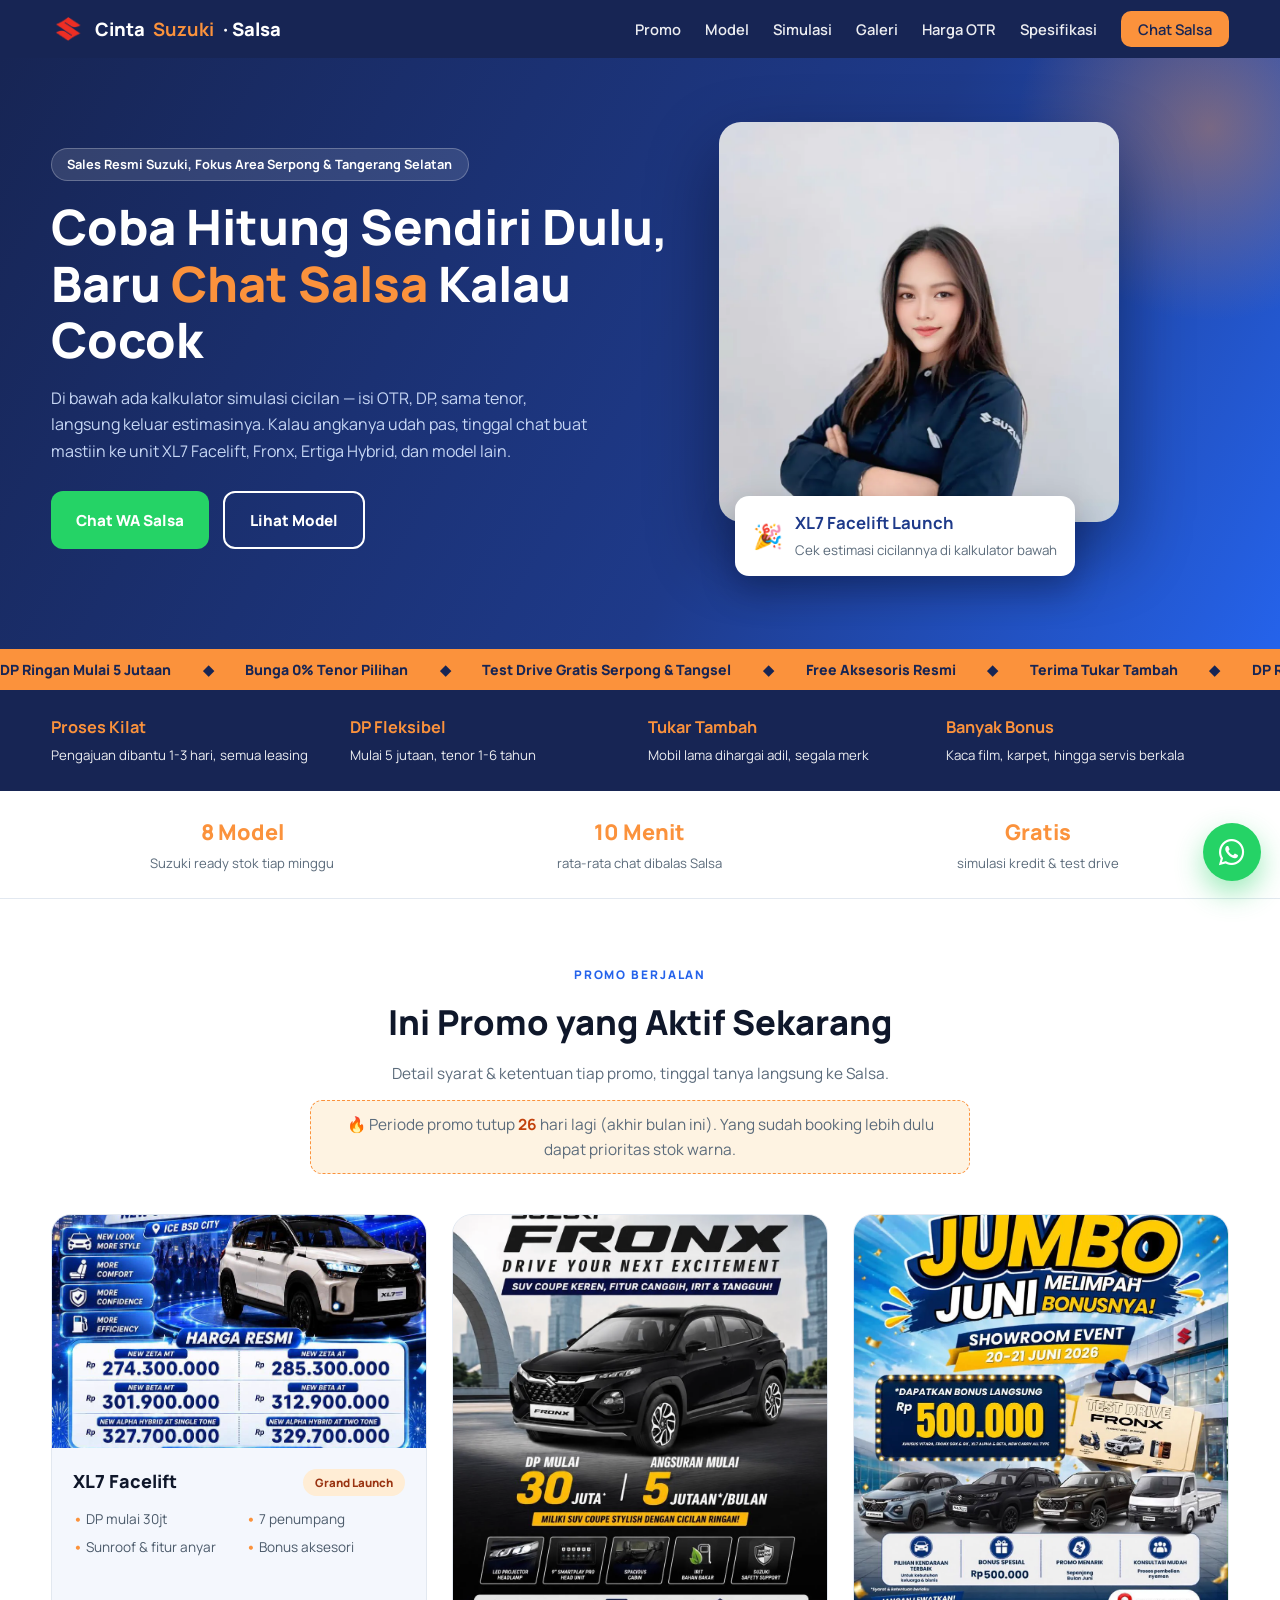
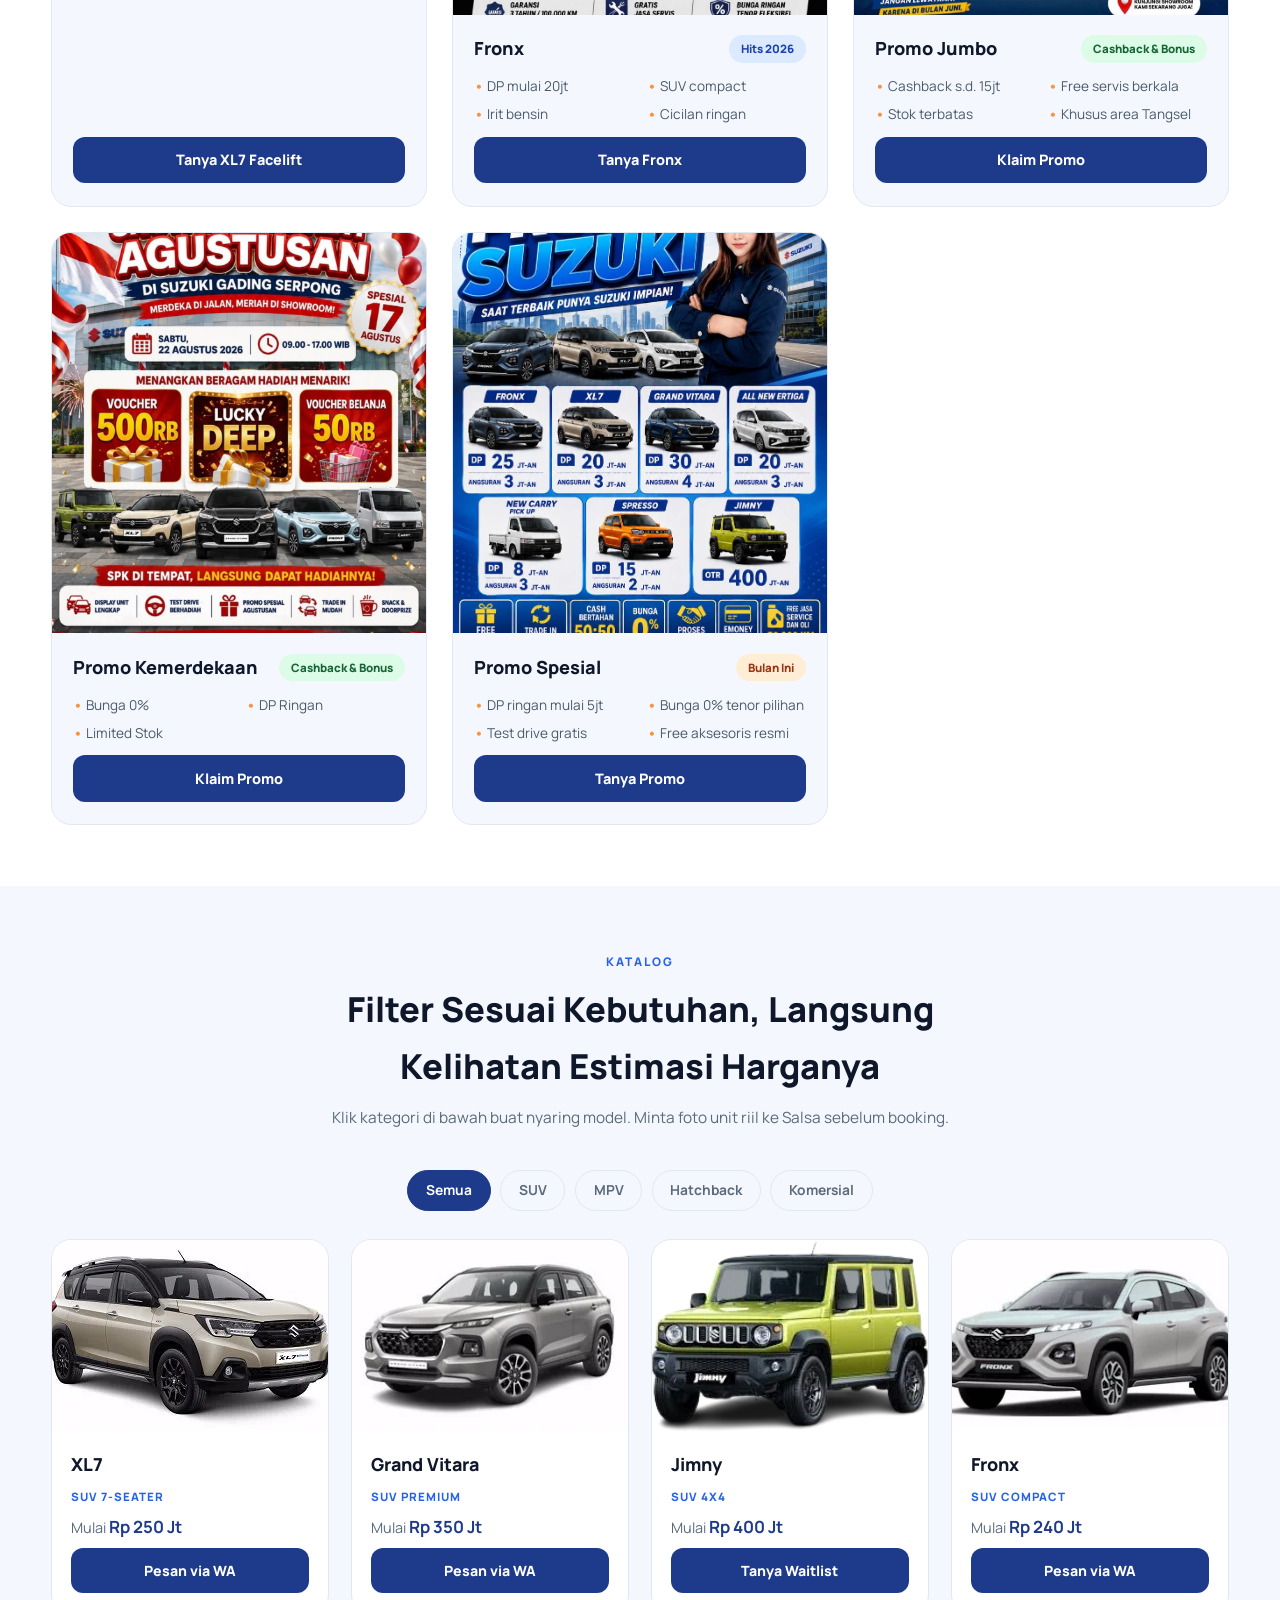
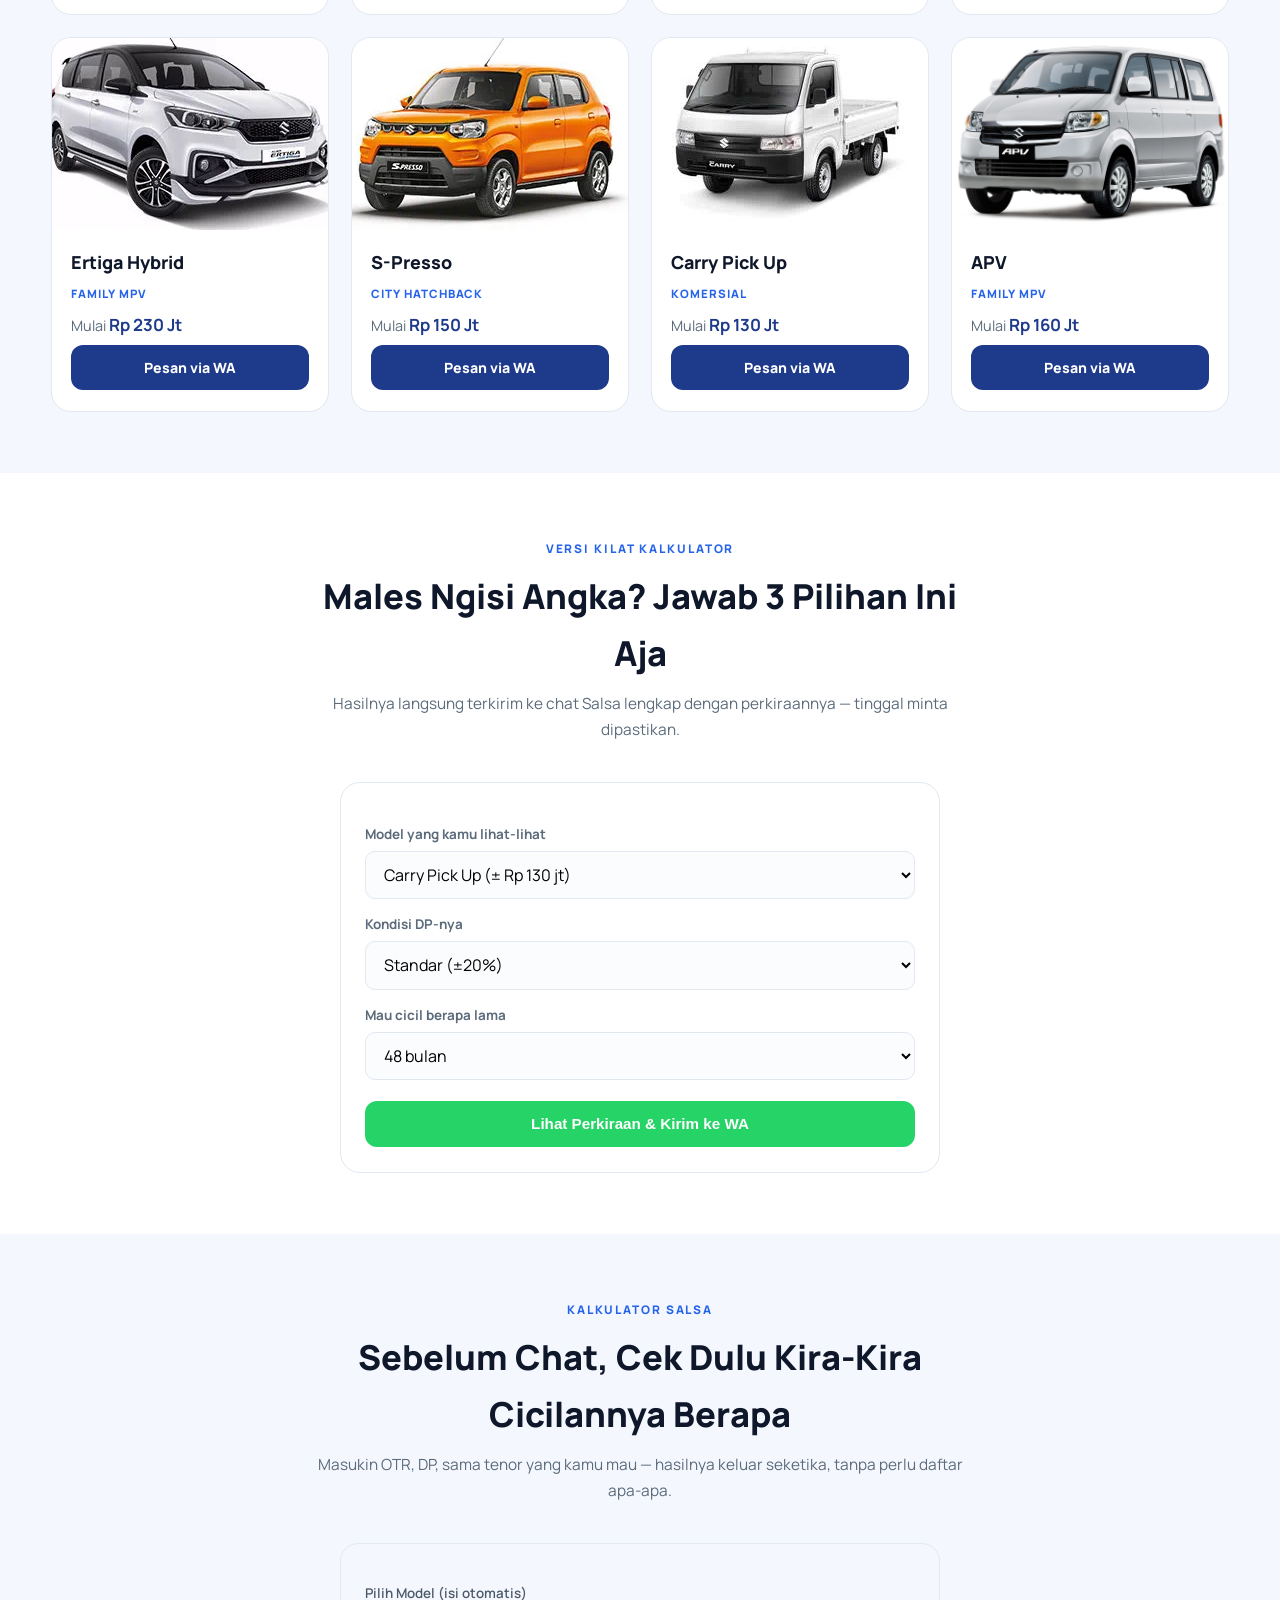
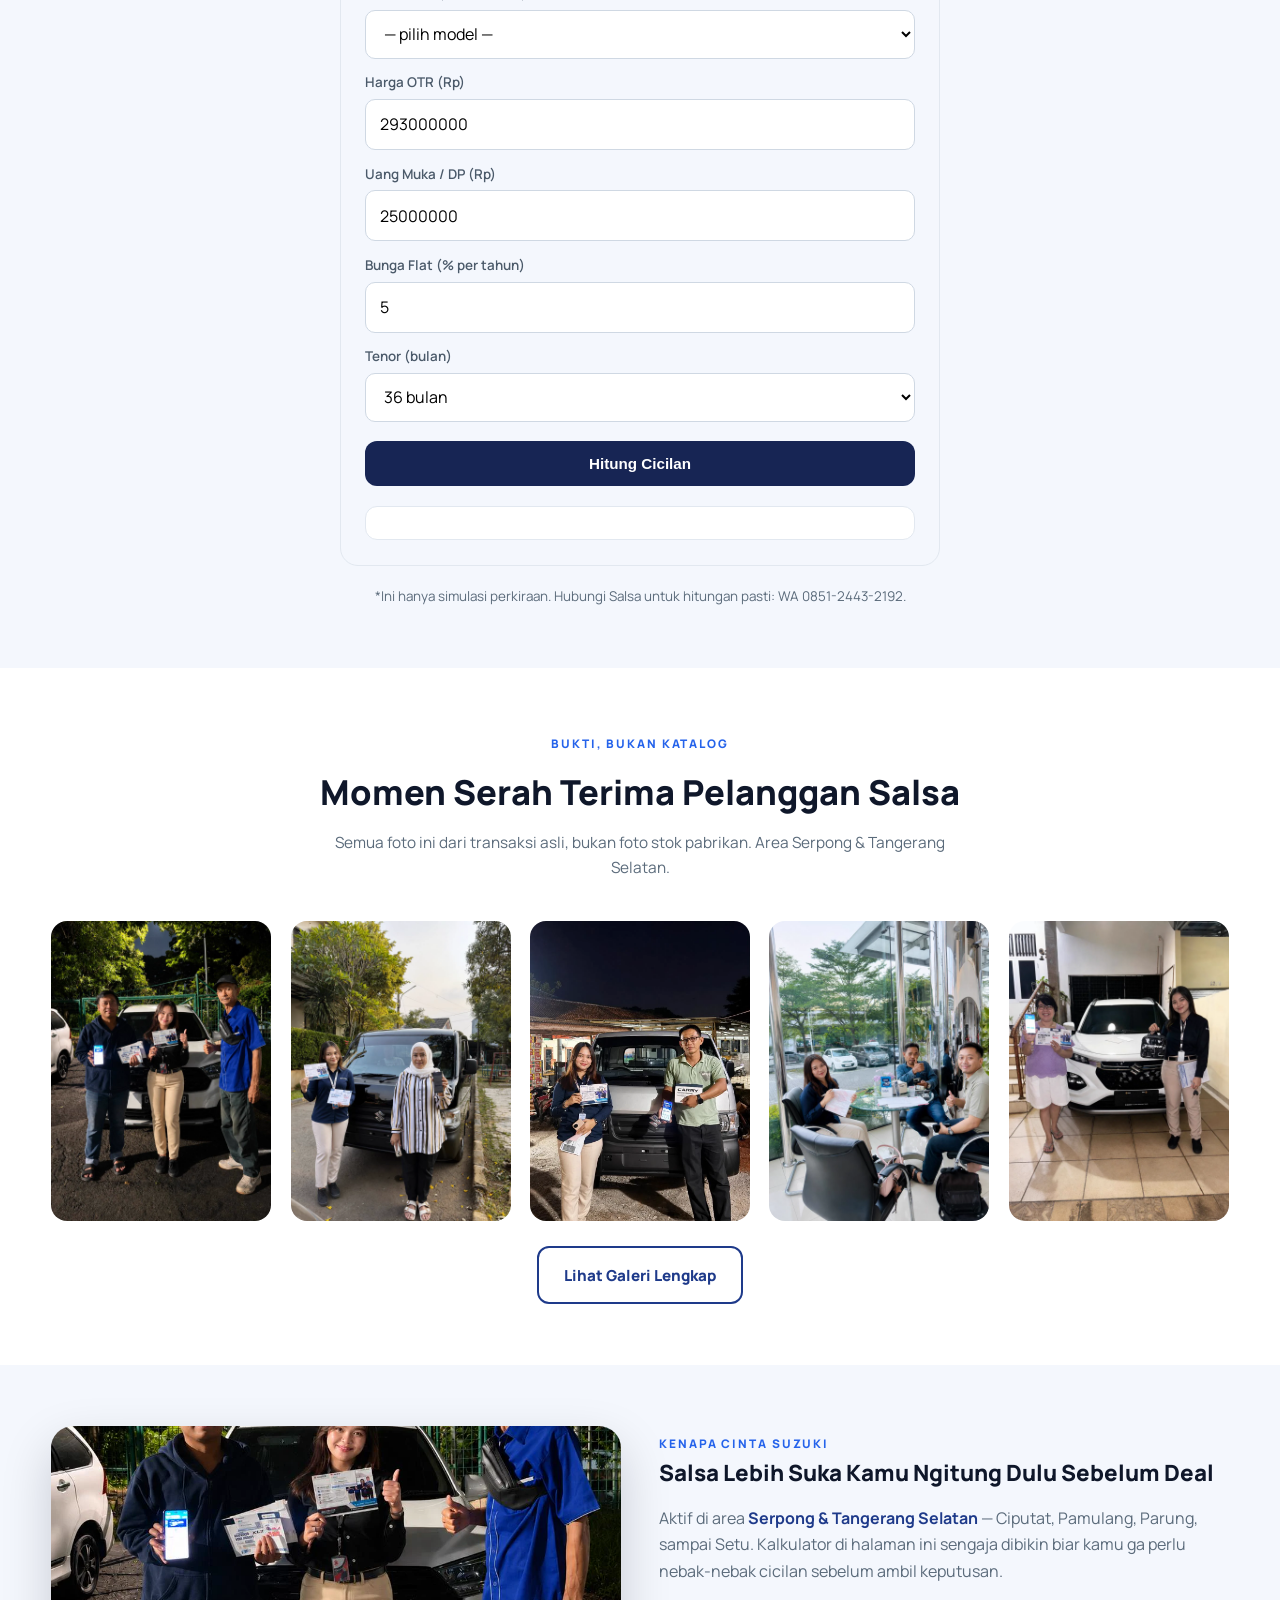
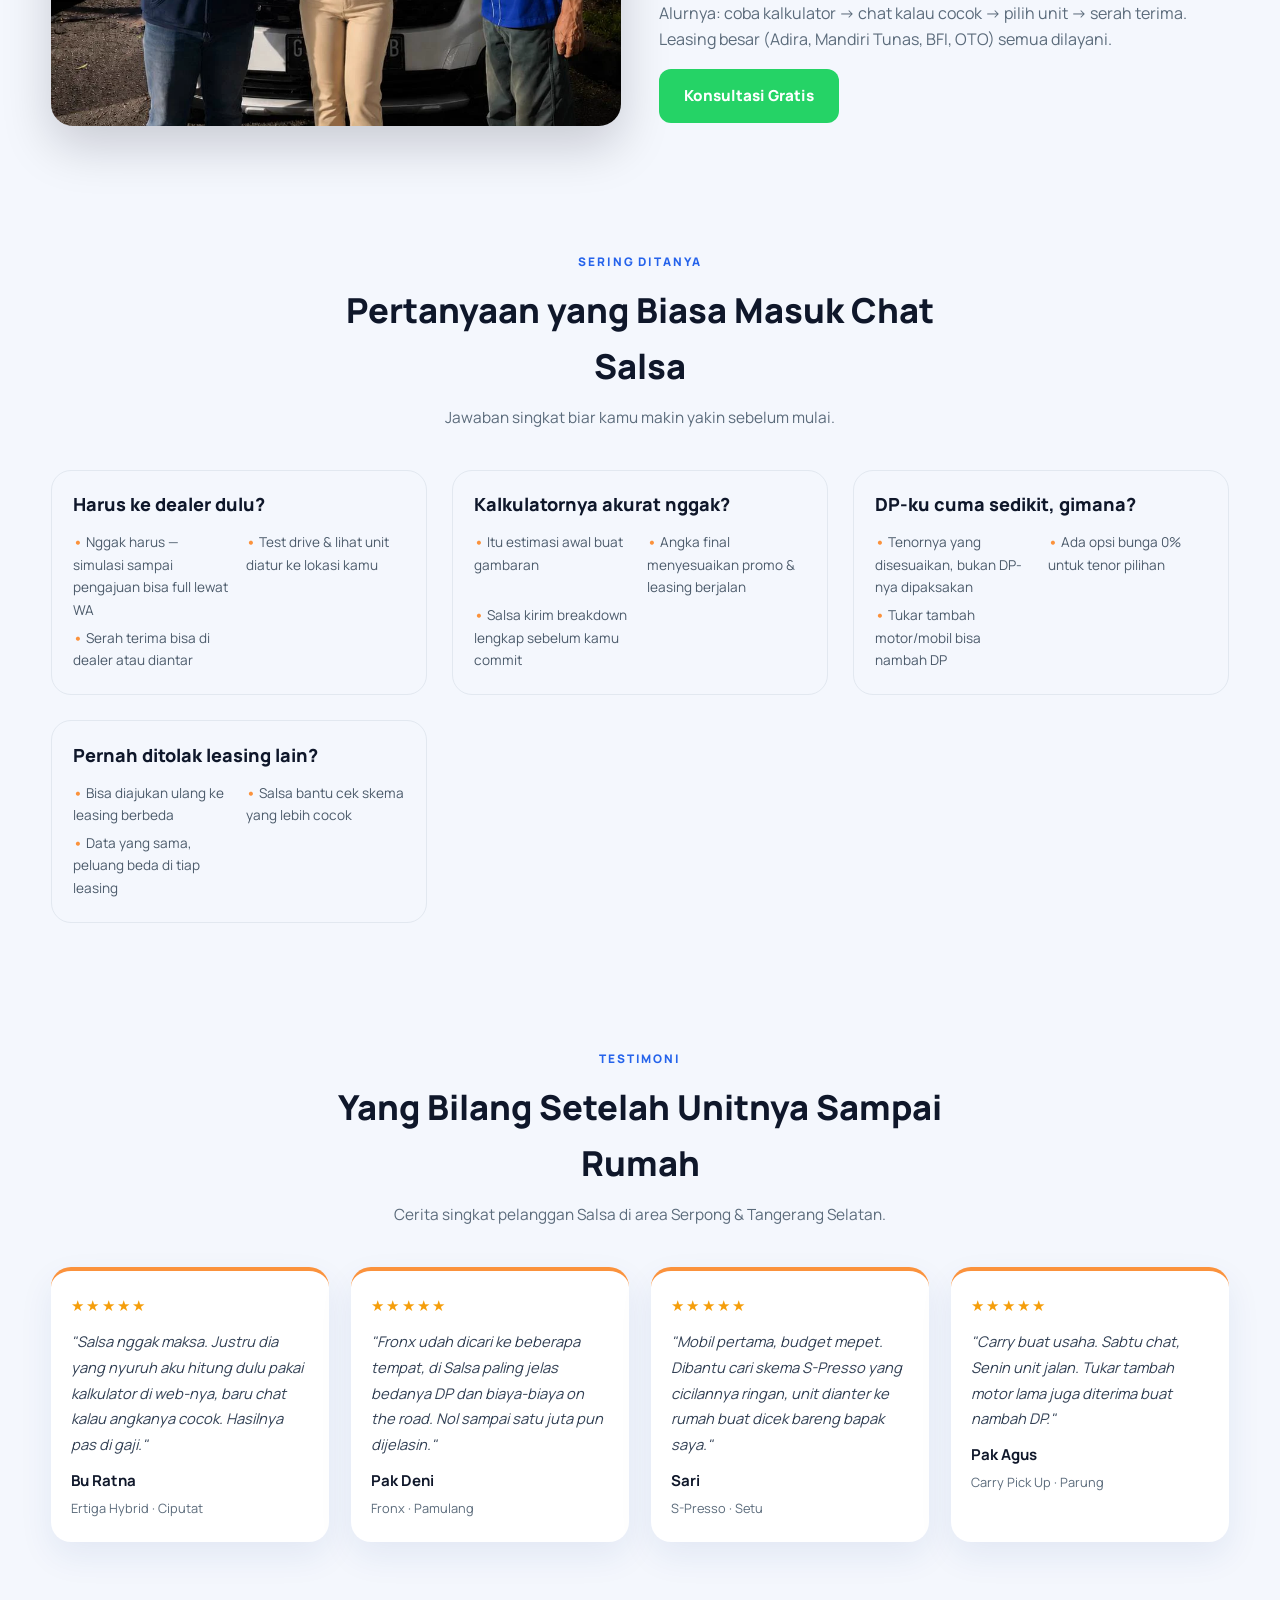
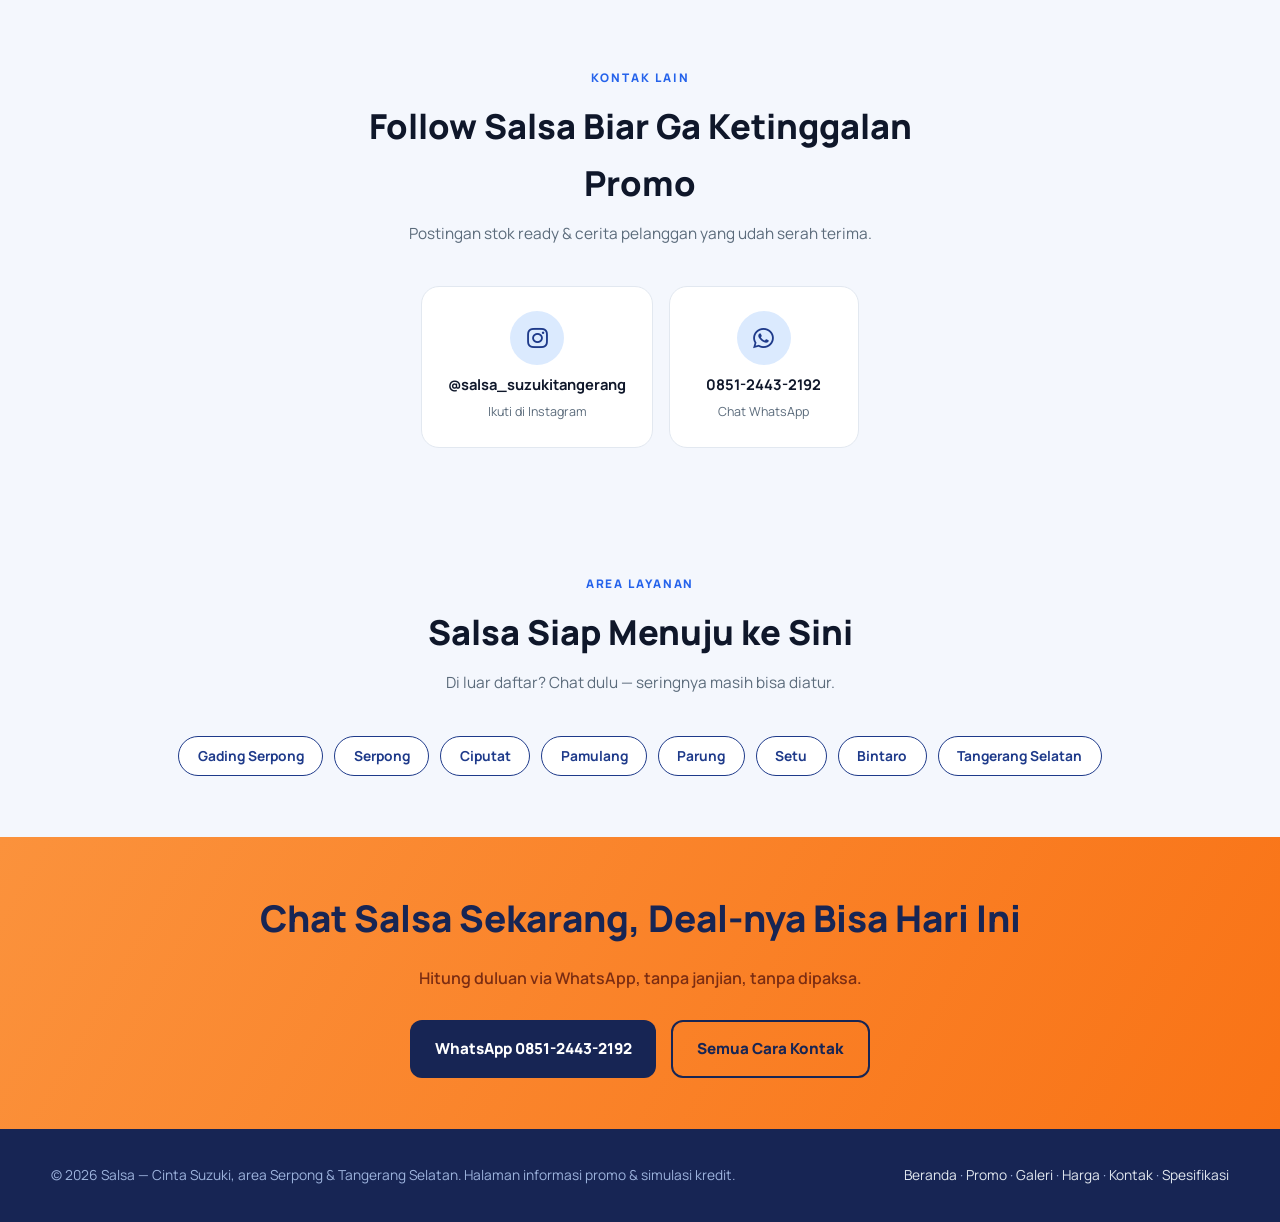
==== commit 3ac51762: "optimize seo" ====
--- a/index.html
+++ b/index.html
@@ -2,18 +2,22 @@
 <html lang="id">
 <head>
     <meta charset="UTF-8" />
-    <meta name="viewport" content="width=device-width, initial-scale=1.0"/>
+    <meta name="viewport" content="width=device-width, initial-scale=1.0, viewport-fit=cover"/>
+    <meta name="theme-color" content="#172554">
+    <meta name="mobile-web-app-capable" content="yes">
+    <meta name="apple-mobile-web-app-capable" content="yes">
+    <meta name="apple-mobile-web-app-status-bar-style" content="default">
 
 <title>Suzuki Serpong & Tangsel DP Ringan Harga OTR | Salsa 0851-2443-2192</title>
 <meta name="description" content="Bandingkan promo DP semua model Suzuki buat Serpong & Tangsel — mulai 5 jt. Salsa siap hitung cicilan & nego OTR bareng kamu: WhatsApp 0851-2443-2192."/>
 
-    
+    <meta property="og:title" content="Suzuki Serpong & Tangsel DP Ringan Harga OTR | Salsa 0851-2443-2192" />
     <meta property="og:description" content="Cari harga Suzuki Serpong & Tangerang Selatan DP ringan mulai 5 jutaan. Chat Salsa 0851-2443-2192 untuk simulasi kredit gratis & cetak harga OTR area Serpong & Tangsel!" />
     <meta property="og:image" content="https://dealersuzukigadingserpong.com/assets/img/salsa-suzuki-gadingserpong.webp" />
     <meta property="og:url" content="https://dealersuzukigadingserpong.com/" />
     <meta property="og:type" content="website" />
 
-    <meta name="keywords" content="suzuki serpong, dp ringan suzuki, harga oto suzuki, promo suzuki 2026, suzuki carry pick up, suzuki jimny, suzuki fronx, suzuki ertiga hybrid, suzuki grand vitara, suzuki xl7, salsa suzuki, sales suzuki serpong, simulasi kredit suzuki, test drive suzuki, uang muka mobil" />
+    <meta name="keywords" content="suzuki gading serpong, suzuki serpong, dp ringan suzuki, harga otr suzuki, promo suzuki 2026, suzuki carry pick up, suzuki jimny, suzuki fronx, suzuki ertiga hybrid, suzuki grand vitara, suzuki xl7, salsa suzuki, sales suzuki gading serpong, simulasi kredit suzuki, test drive suzuki, uang muka mobil" />
 
     <meta name="geo.region" content="ID-BT" />
     <meta name="geo.placename" content="Serpong, Tangerang Selatan, Banten" />
@@ -32,12 +36,13 @@
     <link href="https://fonts.googleapis.com/css2?family=Manrope:wght@400;500;600;700;800&display=swap" rel="stylesheet">
     <link href='https://unpkg.com/boxicons@2.1.4/css/boxicons.min.css' rel='stylesheet'>
     <link rel="stylesheet" href="/assets/css/style.css">
+    <link rel="stylesheet" href="/assets/css/app-mobile.css">
 </head>
 <body>
 
     <nav class="cs-nav">
         <div class="cs-wrap">
-            <a href="/" class="cs-brand"><img loading="lazy" src="/assets/img/logosuzuki.webp" alt="Logo Suzuki resmi" /> Cinta<b>Suzuki</b> &middot; Salsa</a>
+            <a href="/" class="cs-brand"><img width="30" height="30" loading="eager" src="/assets/img/logosuzuki.webp" alt="Logo Suzuki resmi" /> Cinta<b>Suzuki</b> &middot; Salsa</a>
             <button class="cs-burger" aria-label="Menu" onclick="document.getElementById('csMenu').classList.toggle('cs-open')">&#9776;</button>
             <ul class="cs-menu" id="csMenu">
                 <li><a href="#promo">Promo</a></li>
@@ -63,7 +68,7 @@
                 </div>
             </div>
             <div class="cs-hero-media cs-reveal">
-                <img loading="lazy" src="/assets/img/salsa-suzuki-gadingserpong.webp" alt="Salsa Cinta Suzuki sales Suzuki Serpong di dealer resmi" />
+                <img width="400" height="400" loading="eager" src="/assets/img/salsa-suzuki-gadingserpong.webp" alt="Salsa Cinta Suzuki sales Suzuki Serpong di dealer resmi" />
                 <div class="cs-hero-ribbon">
                     <span style="font-size:1.5rem;">🎉</span>
                     <div><b>XL7 Facelift Launch</b><br><small>Cek estimasi cicilannya di kalkulator bawah</small></div>
@@ -109,7 +114,7 @@
                     </div>
                 </article>
                 <article class="cs-card">
-                    <img loading="lazy" src="/assets/img/promo-fronx.webp" alt="Promo Suzuki Fronx Serpong Salsa Cinta Suzuki" />
+                    <img width="800" height="400" loading="lazy" src="/assets/img/promo-fronx.webp" alt="Promo Suzuki Fronx Serpong Salsa Cinta Suzuki" />
                     <div class="cs-card-body">
                         <div class="cs-card-top"><h3>Fronx</h3><span class="cs-chip cs-chip-blue">Hits 2026</span></div>
                         <ul><li>DP mulai 20jt</li><li>SUV compact</li><li>Irit bensin</li><li>Cicilan ringan</li></ul>
@@ -117,7 +122,7 @@
                     </div>
                 </article>
                 <article class="cs-card">
-                    <img loading="lazy" src="/assets/img/promo-jumbo-juni.webp" alt="Promo jumbo Suzuki Serpong cashback Salsa" />
+                    <img width="800" height="400" loading="lazy" src="/assets/img/promo-jumbo-juni.webp" alt="Promo jumbo Suzuki Serpong cashback Salsa" />
                     <div class="cs-card-body">
                         <div class="cs-card-top"><h3>Promo Jumbo</h3><span class="cs-chip cs-chip-green">Cashback &amp; Bonus</span></div>
                         <ul><li>Cashback s.d. 15jt</li><li>Free servis berkala</li><li>Stok terbatas</li><li>Khusus area Tangsel</li></ul>
@@ -125,7 +130,7 @@
                     </div>
                 </article>
                 <article class="cs-card">
-                    <img loading="lazy" src="/assets/img/promo-kemerdekaan.jpg" alt="Promo Kemerdekaan Suzuki Serpong cashback Salsa" />
+                    <img width="800" height="400" loading="lazy" src="/assets/img/promo-kemerdekaan.jpg" alt="Promo Kemerdekaan Suzuki Serpong cashback Salsa" />
                     <div class="cs-card-body">
                         <div class="cs-card-top"><h3>Promo Kemerdekaan</h3><span class="cs-chip cs-chip-green">Cashback &amp; Bonus</span></div>
                         <ul><li>Bunga 0%</li><li>DP Ringan</li><li>Limited Stok</li></ul>
@@ -133,7 +138,7 @@
                     </div>
                 </article>
                 <article class="cs-card">
-                    <img loading="lazy" src="/assets/img/promo-suzuki.webp" alt="Promo Suzuki Serpong &amp; Tangsel spesial bulan ini Salsa" />
+                    <img width="800" height="400" loading="lazy" src="/assets/img/promo-suzuki.webp" alt="Promo Suzuki Serpong &amp; Tangsel spesial bulan ini Salsa" />
                     <div class="cs-card-body">
                         <div class="cs-card-top"><h3>Promo Spesial</h3><span class="cs-chip cs-chip-orange">Bulan Ini</span></div>
                         <ul><li>DP ringan mulai 5jt</li><li>Bunga 0% tenor pilihan</li><li>Test drive gratis</li><li>Free aksesoris resmi</li></ul>
@@ -160,7 +165,7 @@
             </div>
             <div class="cs-mcards cs-reveal">
                 <article class="cs-mcard" data-cat="suv">
-                    <img loading="lazy" src="/assets/img/salsa-xl7-gadingserpong.webp" alt="Suzuki XL7 Serpong Salsa" />
+                    <img width="300" height="192" loading="lazy" src="/assets/img/salsa-xl7-gadingserpong.webp" alt="Suzuki XL7 Serpong Salsa" />
                     <div class="cs-mcard-body">
                         <h3>XL7</h3>
                         <span class="cs-mcard-tag">SUV 7-Seater</span>
@@ -169,7 +174,7 @@
                     </div>
                 </article>
                 <article class="cs-mcard" data-cat="suv">
-                    <img loading="lazy" src="/assets/img/salsa-grand-vitara-gadingserpong.webp" alt="Suzuki Grand Vitara Serpong Salsa" />
+                    <img width="300" height="192" loading="lazy" src="/assets/img/salsa-grand-vitara-gadingserpong.webp" alt="Suzuki Grand Vitara Serpong Salsa" />
                     <div class="cs-mcard-body">
                         <h3>Grand Vitara</h3>
                         <span class="cs-mcard-tag">SUV Premium</span>
@@ -178,7 +183,7 @@
                     </div>
                 </article>
                 <article class="cs-mcard" data-cat="suv">
-                    <img loading="lazy" src="/assets/img/salsa-jimny-gadingserpong.webp" alt="Suzuki Jimny Serpong Salsa" />
+                    <img width="300" height="192" loading="lazy" src="/assets/img/salsa-jimny-gadingserpong.webp" alt="Suzuki Jimny Serpong Salsa" />
                     <div class="cs-mcard-body">
                         <h3>Jimny</h3>
                         <span class="cs-mcard-tag">SUV 4x4</span>
@@ -187,7 +192,7 @@
                     </div>
                 </article>
                 <article class="cs-mcard" data-cat="suv">
-                    <img loading="lazy" src="/assets/img/salsa-fronx-gadingserpong.webp" alt="Suzuki Fronx Serpong Salsa" />
+                    <img width="300" height="192" loading="lazy" src="/assets/img/salsa-fronx-gadingserpong.webp" alt="Suzuki Fronx Serpong Salsa" />
                     <div class="cs-mcard-body">
                         <h3>Fronx</h3>
                         <span class="cs-mcard-tag">SUV Compact</span>
@@ -196,7 +201,7 @@
                     </div>
                 </article>
                 <article class="cs-mcard" data-cat="mpv">
-                    <img loading="lazy" src="/assets/img/salsa-ertiga-gadingserpong.webp" alt="Suzuki Ertiga Hybrid Serpong Salsa" />
+                    <img width="300" height="192" loading="lazy" src="/assets/img/salsa-ertiga-gadingserpong.webp" alt="Suzuki Ertiga Hybrid Serpong Salsa" />
                     <div class="cs-mcard-body">
                         <h3>Ertiga Hybrid</h3>
                         <span class="cs-mcard-tag">Family MPV</span>
@@ -205,7 +210,7 @@
                     </div>
                 </article>
                 <article class="cs-mcard" data-cat="hatch">
-                    <img loading="lazy" src="/assets/img/salsa-s-presso-gadingserpong.webp" alt="Suzuki S-Presso Serpong Salsa" />
+                    <img width="300" height="192" loading="lazy" src="/assets/img/salsa-s-presso-gadingserpong.webp" alt="Suzuki S-Presso Serpong Salsa" />
                     <div class="cs-mcard-body">
                         <h3>S-Presso</h3>
                         <span class="cs-mcard-tag">City Hatchback</span>
@@ -214,7 +219,7 @@
                     </div>
                 </article>
                 <article class="cs-mcard" data-cat="komersial">
-                    <img loading="lazy" src="/assets/img/salsa-carry-pickup-gadingserpong.webp" alt="Suzuki Carry Pick Up Serpong Salsa" />
+                    <img width="300" height="192" loading="lazy" src="/assets/img/salsa-carry-pickup-gadingserpong.webp" alt="Suzuki Carry Pick Up Serpong Salsa" />
                     <div class="cs-mcard-body">
                         <h3>Carry Pick Up</h3>
                         <span class="cs-mcard-tag">Komersial</span>
@@ -223,7 +228,7 @@
                     </div>
                 </article>
                 <article class="cs-mcard" data-cat="mpv">
-                    <img loading="lazy" src="/assets/img/salsa-apv-gadingserpong.webp" alt="Suzuki APV Serpong Salsa" />
+                    <img width="300" height="192" loading="lazy" src="/assets/img/salsa-apv-gadingserpong.webp" alt="Suzuki APV Serpong Salsa" />
                     <div class="cs-mcard-body">
                         <h3>APV</h3>
                         <span class="cs-mcard-tag">Family MPV</span>
@@ -330,11 +335,11 @@
                 <p>Semua foto ini dari transaksi asli, bukan foto stok pabrikan. Area Serpong &amp; Tangerang Selatan.</p>
             </div>
             <div class="cs-proof cs-reveal">
-                <img loading="lazy" src="/assets/img/bukti1.webp" alt="Serah terima unit Suzuki bersama Salsa di area Serpong" />
-                <img loading="lazy" src="/assets/img/bukti2.webp" alt="Momen penyerahan kunci mobil Suzuki bareng Salsa Tangsel" />
-                <img loading="lazy" src="/assets/img/bukti3.webp" alt="Foto pelanggan baru Suzuki serah terima di Serpong" />
-                <img loading="lazy" src="/assets/img/bukti4.webp" alt="Bukti serah terima unit Suzuki pelanggan Salsa Tangsel" />
-                <img loading="lazy" src="/assets/img/bukti5.webp" alt="Dokumentasi penyerahan unit Suzuki di area Serpong Salsa" />
+                <img width="400" height="300" loading="lazy" src="/assets/img/bukti1.webp" alt="Serah terima unit Suzuki bersama Salsa di area Serpong" />
+                <img width="400" height="300" loading="lazy" src="/assets/img/bukti2.webp" alt="Momen penyerahan kunci mobil Suzuki bareng Salsa Tangsel" />
+                <img width="400" height="300" loading="lazy" src="/assets/img/bukti3.webp" alt="Foto pelanggan baru Suzuki serah terima di Serpong" />
+                <img width="400" height="300" loading="lazy" src="/assets/img/bukti4.webp" alt="Bukti serah terima unit Suzuki pelanggan Salsa Tangsel" />
+                <img width="400" height="300" loading="lazy" src="/assets/img/bukti5.webp" alt="Dokumentasi penyerahan unit Suzuki di area Serpong Salsa" />
             </div>
             <div class="cs-actions cs-reveal" style="justify-content:center;margin-top:1.6rem;">
                 <a class="cs-btn cs-btn-line" href="/galeri/" style="border-color:var(--cs-navy);color:var(--cs-navy);">Lihat Galeri Lengkap</a>
@@ -346,7 +351,7 @@
         <div class="cs-wrap">
             <div class="cs-story cs-reveal">
                 <div class="cs-story-img">
-                    <img loading="lazy" src="/assets/img/bukti1.webp" alt="Dokumentasi kegiatan Salsa Cinta Suzuki Serpong" />
+                    <img width="400" height="300" loading="lazy" src="/assets/img/bukti1.webp" alt="Dokumentasi kegiatan Salsa Cinta Suzuki Serpong" />
                 </div>
                 <div>
                     <span class="cs-eyebrow">Kenapa Cinta Suzuki</span>
@@ -606,5 +611,12 @@
     <script src="/assets/js/calc-core.js"></script>
     <script src="/assets/js/calc.js"></script>
     <script src="/assets/js/main.js"></script>
-</body>
+<nav class="cs-appbar" aria-label="Menu cepat">
+    <a href="/"><i class="bx bxs-home"></i><span>Mulai</span></a>
+    <a href="/promo/"><i class="bx bxs-megaphone"></i><span>Promo</span></a>
+    <a class="cs-wa" href="https://wa.me/6285124432192?text=hallo%20kak%20Salsa%2C%20mau%20tanya%20untuk%20unit%20suzukinya" target="_blank" rel="noopener"><i class="bx bxl-whatsapp"></i><span>Salsa</span></a>
+    <a href="/harga/"><i class="bx bx-purchase-tag-alt"></i><span>Harga</span></a>
+    <a href="/galeri/"><i class="bx bxs-photo-album"></i><span>Bukti</span></a>
+</nav>
+<script>(function(){var p=location.pathname;document.querySelectorAll('.cs-appbar a').forEach(function(a){if(a.pathname===p)a.classList.add('cs-on')});})();</script></body>
 </html>
--- a/assets/css/app-mobile.css
+++ b/assets/css/app-mobile.css
@@ -0,0 +1,90 @@
+/* ============================================================
+   MODE APLIKASI MOBILE - Cinta Suzuki (Salsa)
+   Karakter mobile: BOTTOM BAR GELAP MATERIAL (navy + pill oranye)
+   Semua aturan DIKUNCI di dalam media query.
+   Di desktop file ini tidak berefek apa pun.
+   ============================================================ */
+
+.cs-appbar { display: none; }
+
+@media (max-width: 920px) {
+
+    /* --- dasar rasa aplikasi --- */
+    html { -webkit-text-size-adjust: 100%; }
+    body {
+        padding-bottom: calc(84px + env(safe-area-inset-bottom, 0px));
+        overscroll-behavior-y: none;
+        -webkit-tap-highlight-color: transparent;
+    }
+    a, button, select, input, .cs-burger {
+        touch-action: manipulation;
+        -webkit-tap-highlight-color: transparent;
+    }
+
+    /* cegah iOS zoom saat fokus form */
+    input, select, textarea { font-size: 16px !important; }
+
+    /* CTA hero full-width ala app */
+    .cs-hero .cs-actions { width: 100%; }
+    .cs-hero .cs-actions .cs-btn {
+        display: flex !important;
+        width: 100%;
+        justify-content: center;
+        margin-bottom: 10px;
+    }
+
+    /* float WA lama disembunyikan - tombol squircle oranye menggantikan */
+    .cs-wa-float { display: none; }
+
+    /* --- bottom bar gelap ala Material You --- */
+    .cs-appbar {
+        display: flex;
+        position: fixed;
+        left: 0; right: 0; bottom: 0;
+        z-index: 90;
+        height: calc(72px + env(safe-area-inset-bottom, 0px));
+        padding: 8px 10px env(safe-area-inset-bottom, 0px);
+        background: var(--cs-navy-deep);
+        border-radius: 20px 20px 0 0;
+        box-shadow: 0 -10px 32px rgba(23, 37, 84, .38);
+        align-items: stretch;
+        gap: 4px;
+    }
+    .cs-appbar a {
+        flex: 1;
+        display: flex;
+        flex-direction: column;
+        align-items: center;
+        justify-content: center;
+        gap: 3px;
+        text-decoration: none;
+        color: rgba(219, 234, 254, .62);
+        font-size: .6rem;
+        font-weight: 700;
+        letter-spacing: .02em;
+        border-radius: 999px;
+        transition: background .2s ease, color .2s ease;
+    }
+    .cs-appbar a i.bx { font-size: 1.3rem; line-height: 1; transition: transform .15s ease; }
+    .cs-appbar a:active i.bx { transform: scale(.88); }
+
+    /* aktif = pill oranye penuh di belakang item */
+    .cs-appbar a.cs-on {
+        background: var(--cs-orange);
+        color: var(--cs-navy-deep);
+        box-shadow: 0 6px 18px rgba(251, 146, 60, .42);
+    }
+    .cs-appbar a.cs-on span { color: var(--cs-navy-deep); }
+
+    /* slot Salsa (WA): squircle oranye mengambang dari bar */
+    .cs-appbar a.cs-wa span { color: rgba(219, 234, 254, .85); }
+    .cs-appbar a.cs-wa i.bx {
+        width: 46px; height: 46px;
+        margin-top: -30px;
+        background: linear-gradient(135deg, #fb923c, #ea580c);
+        border-radius: 16px;
+        display: grid; place-items: center;
+        font-size: 1.5rem; color: #fff;
+        box-shadow: 0 10px 24px rgba(234, 88, 12, .5), 0 0 0 5px var(--cs-navy-deep);
+    }
+}
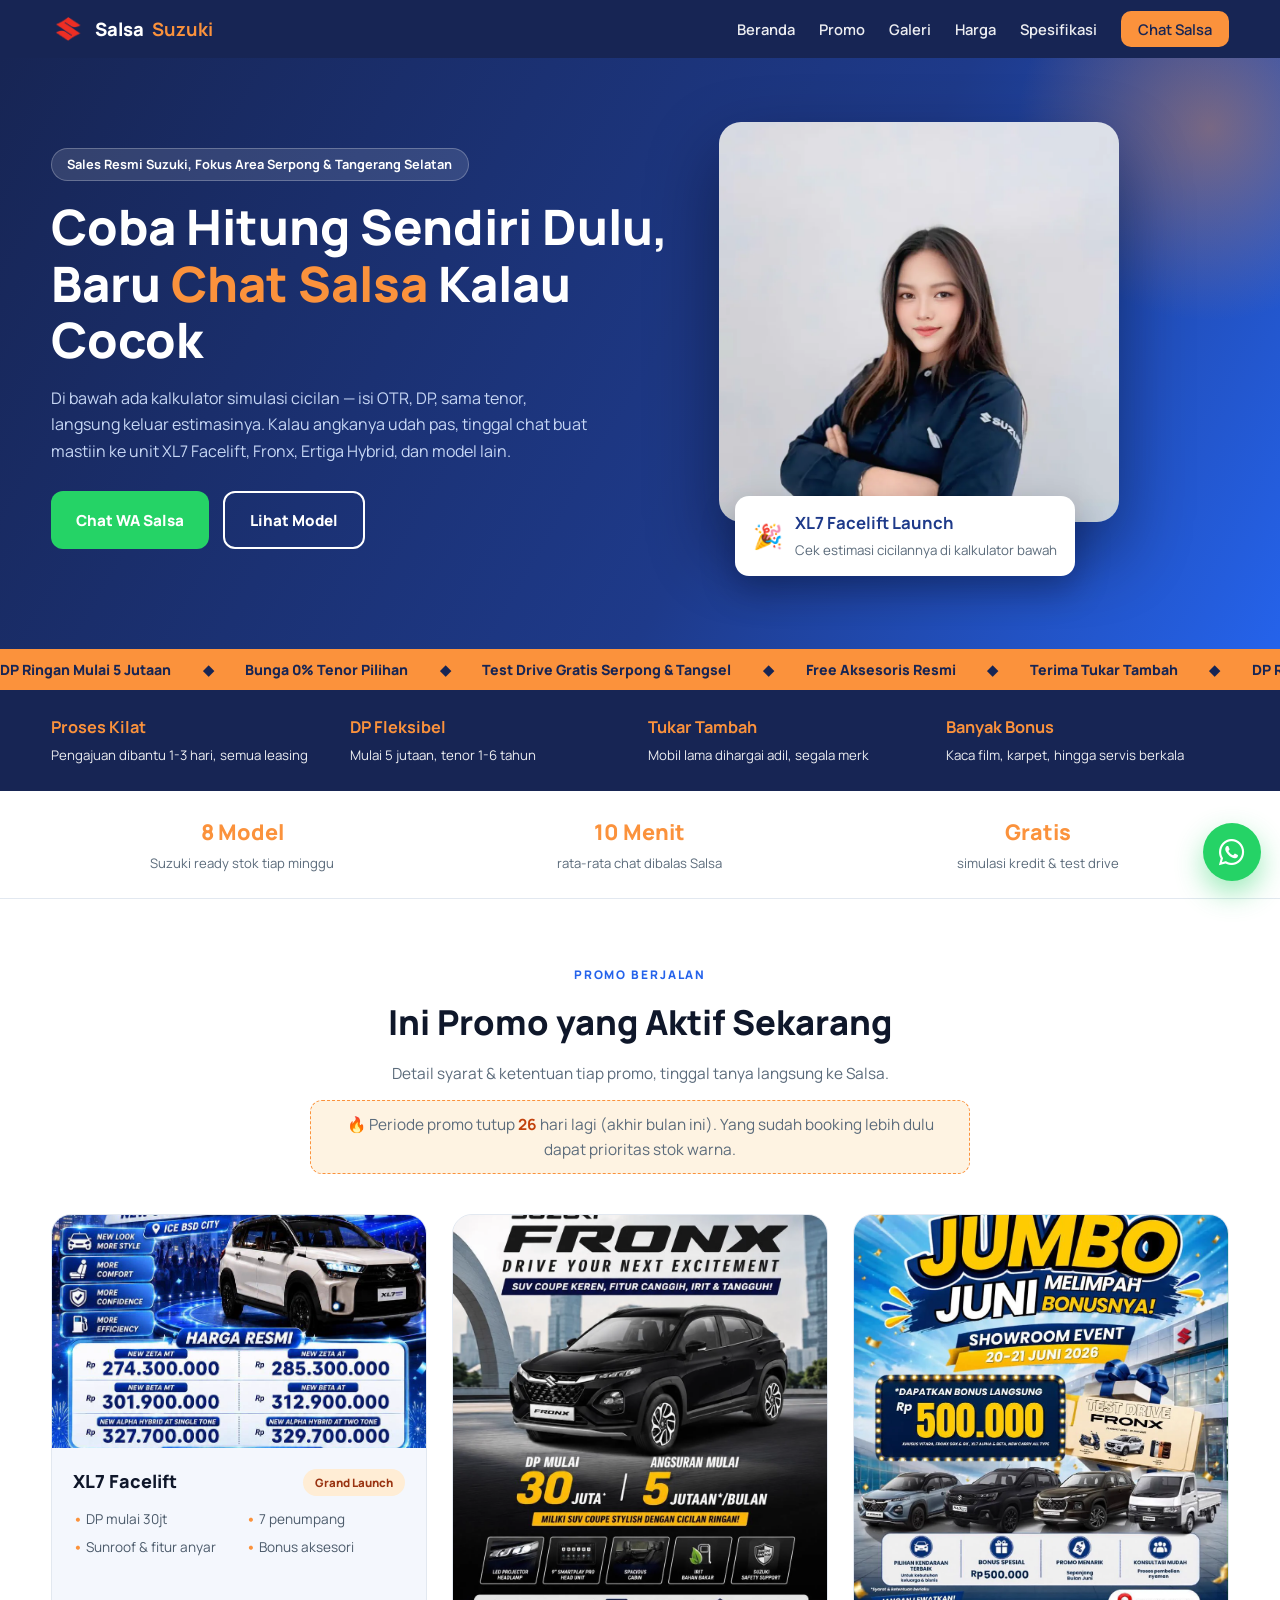
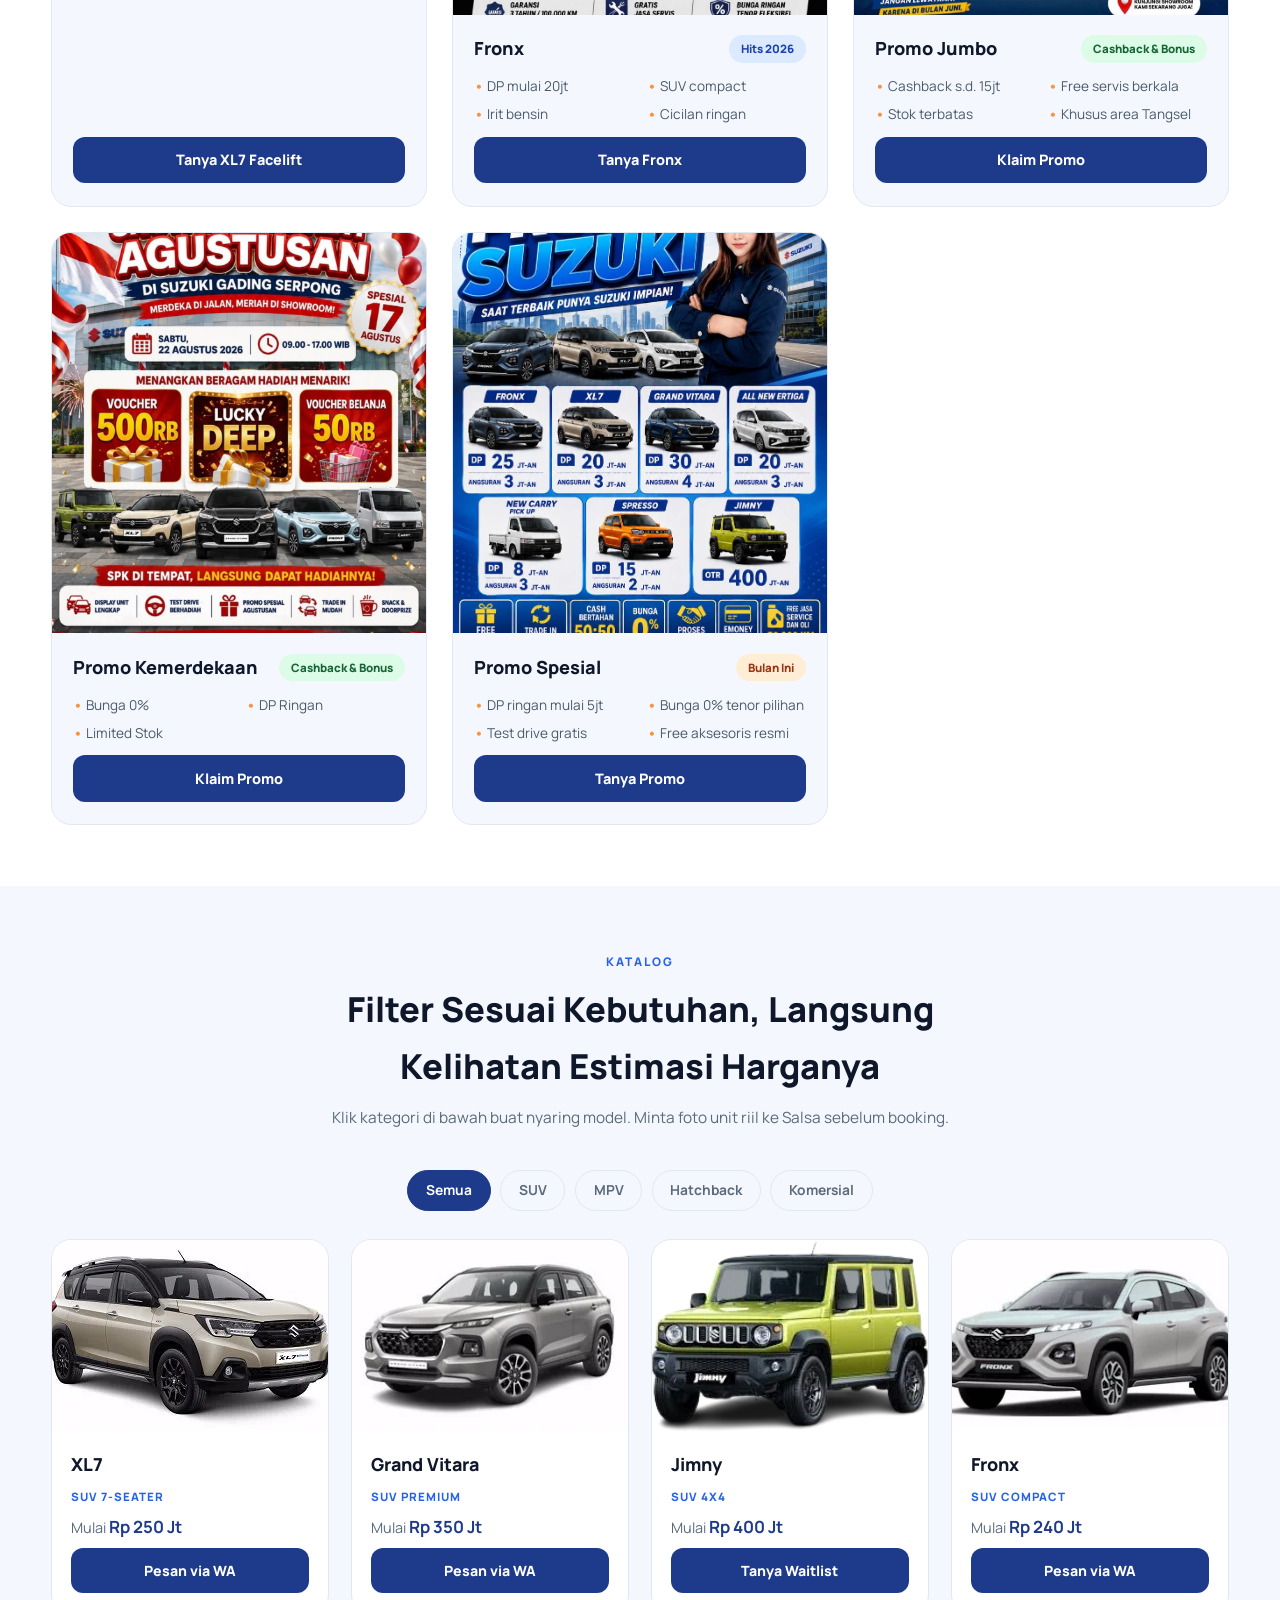
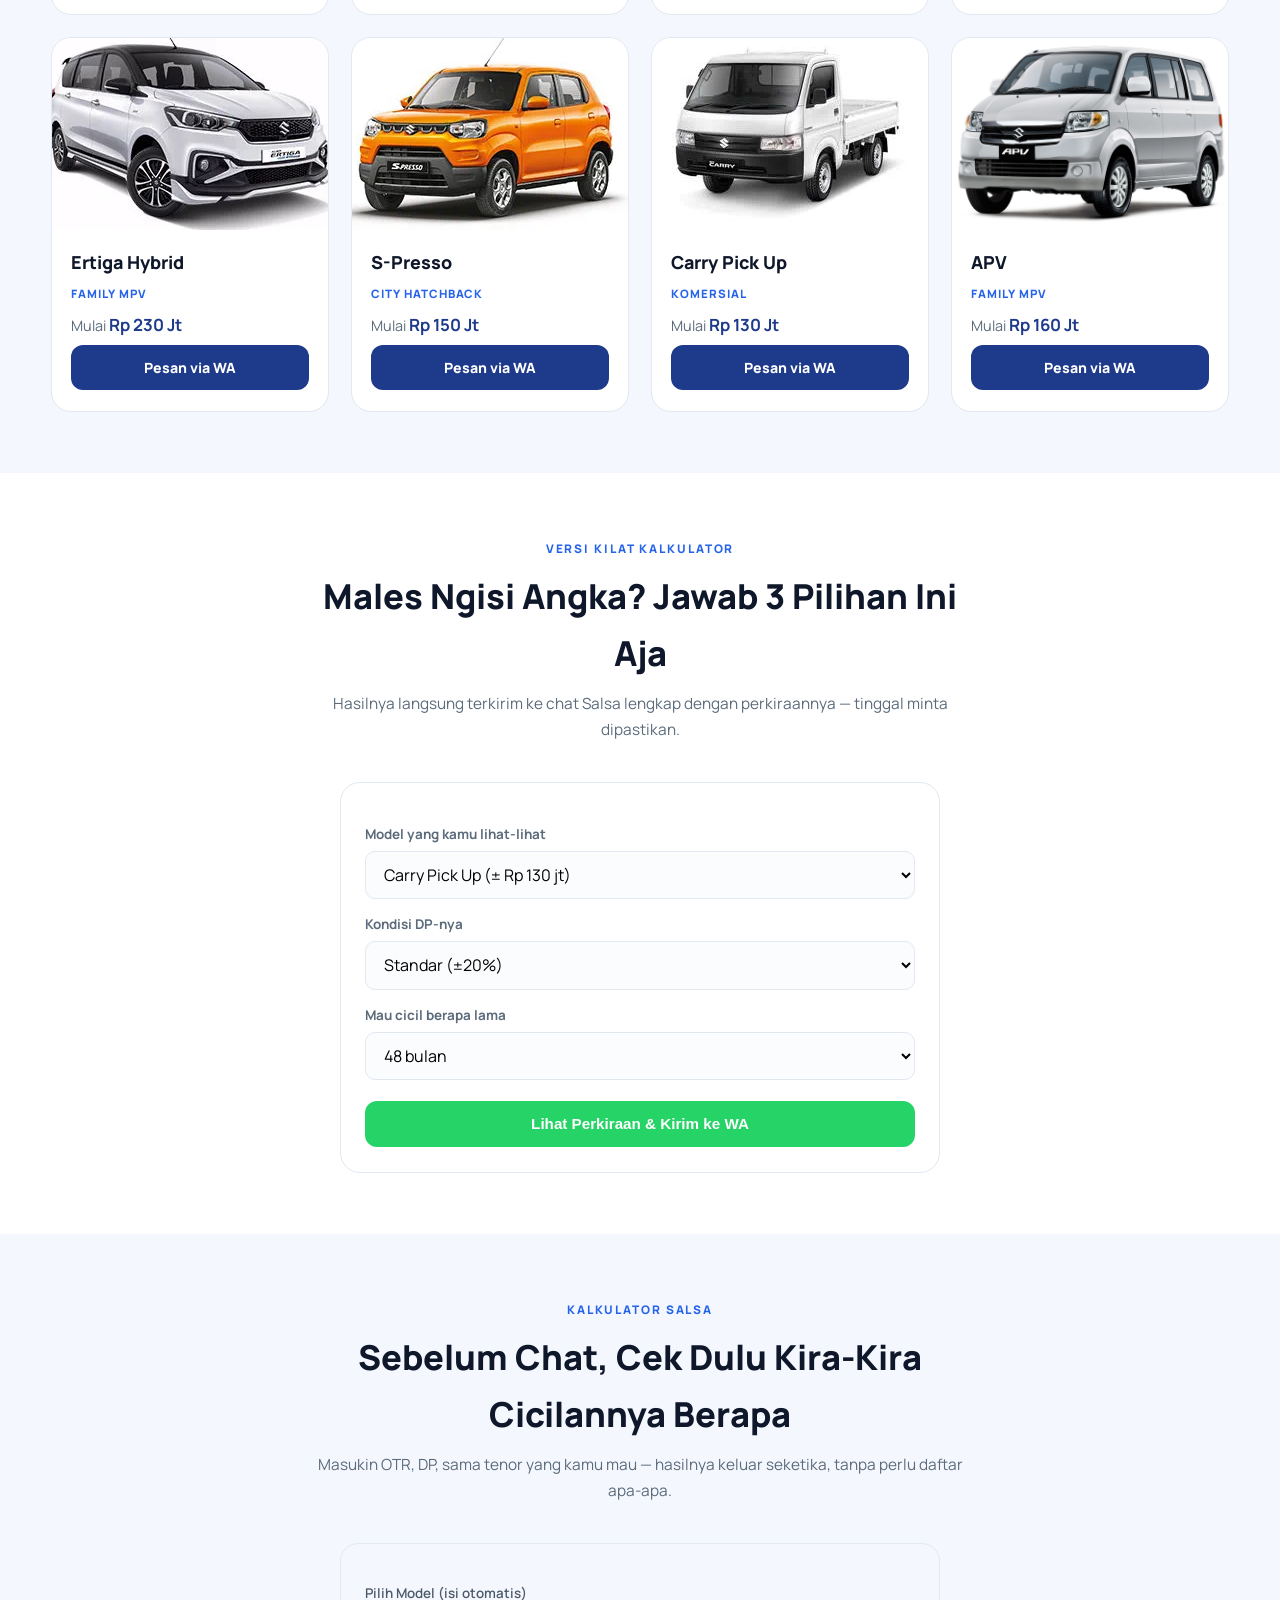
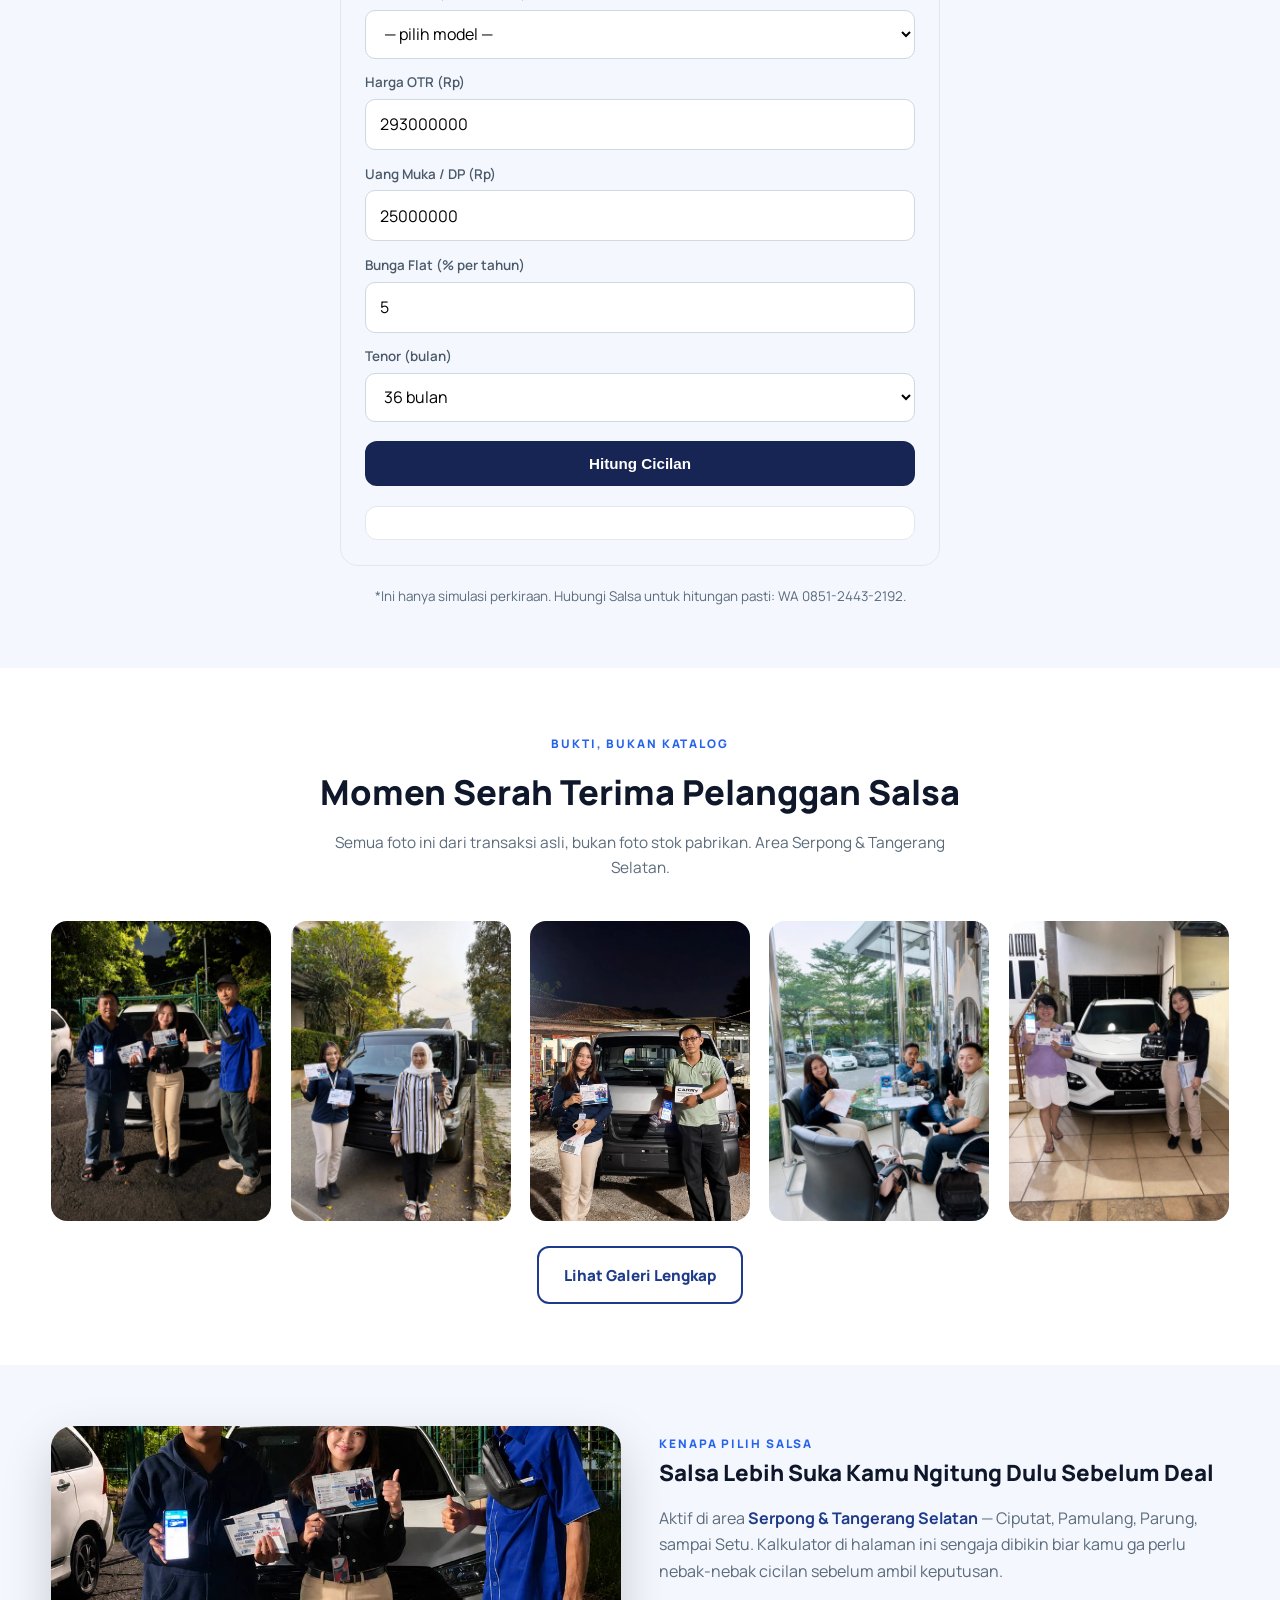
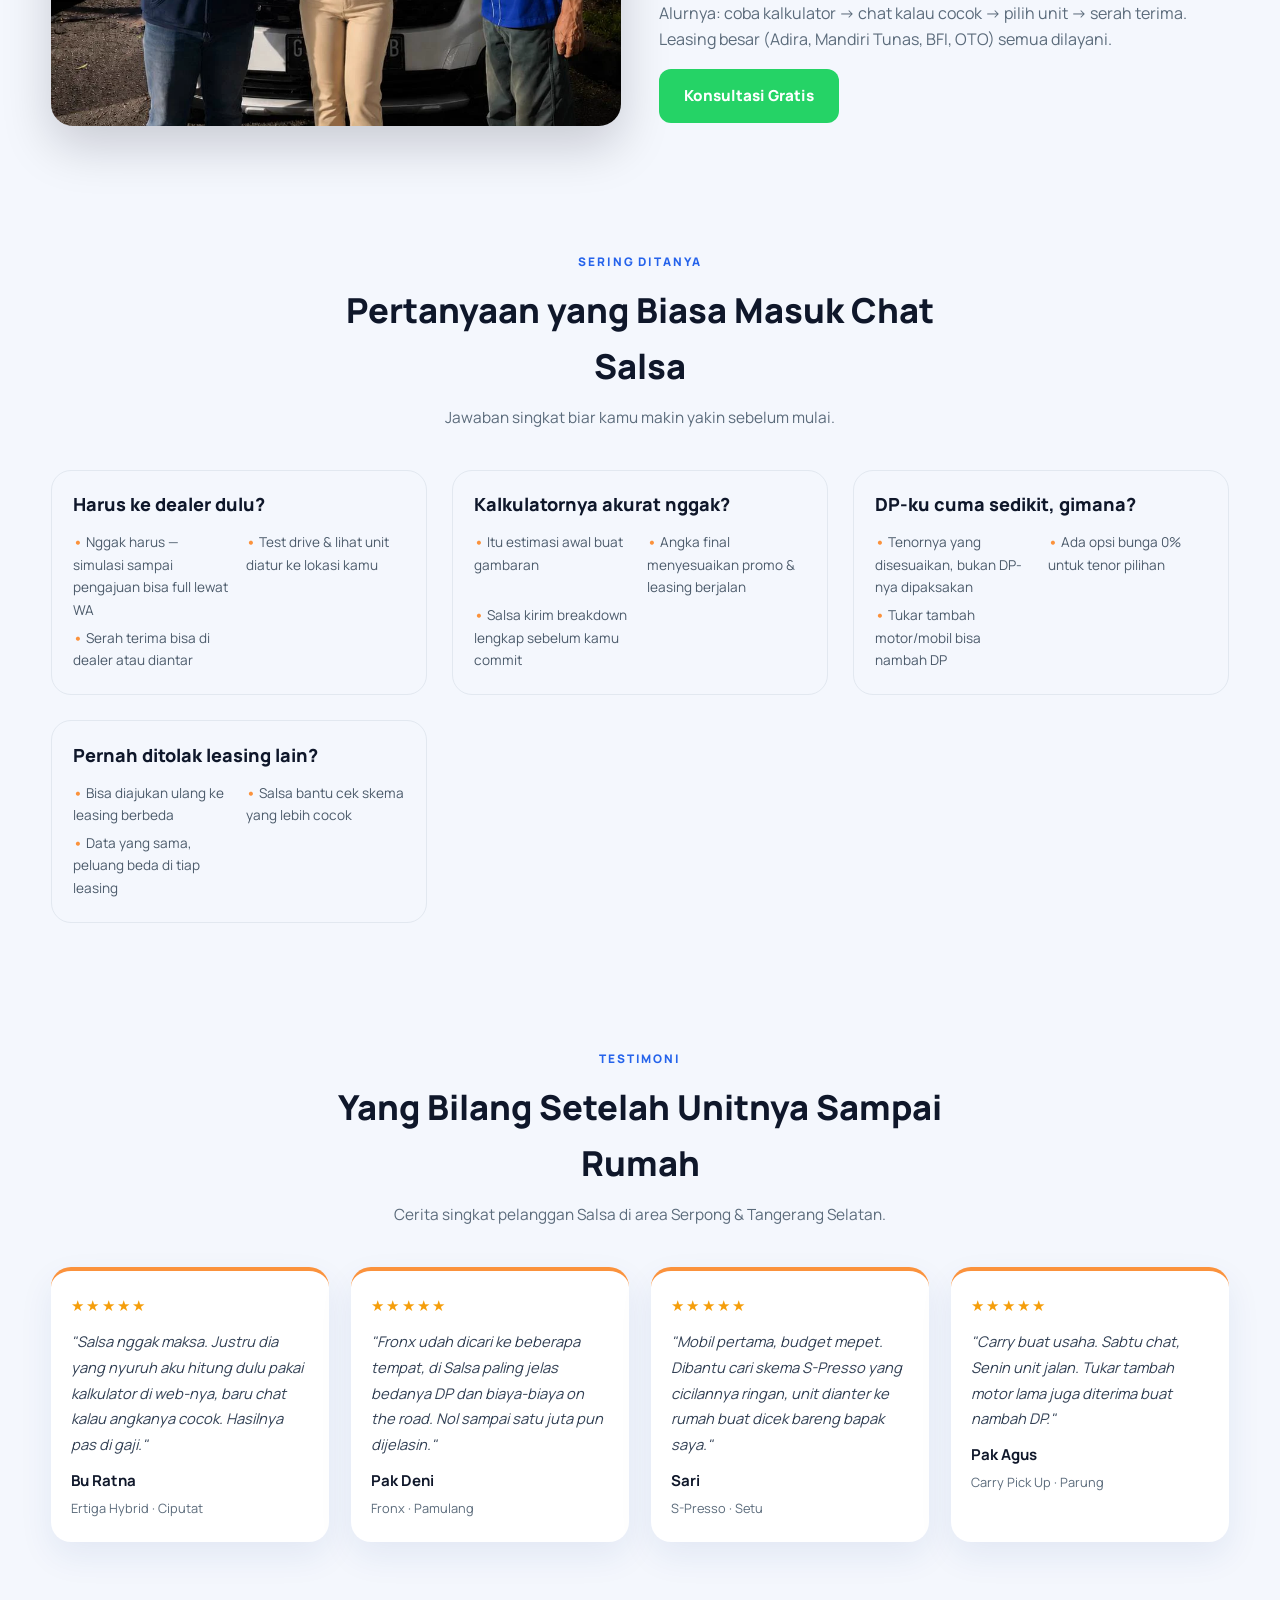
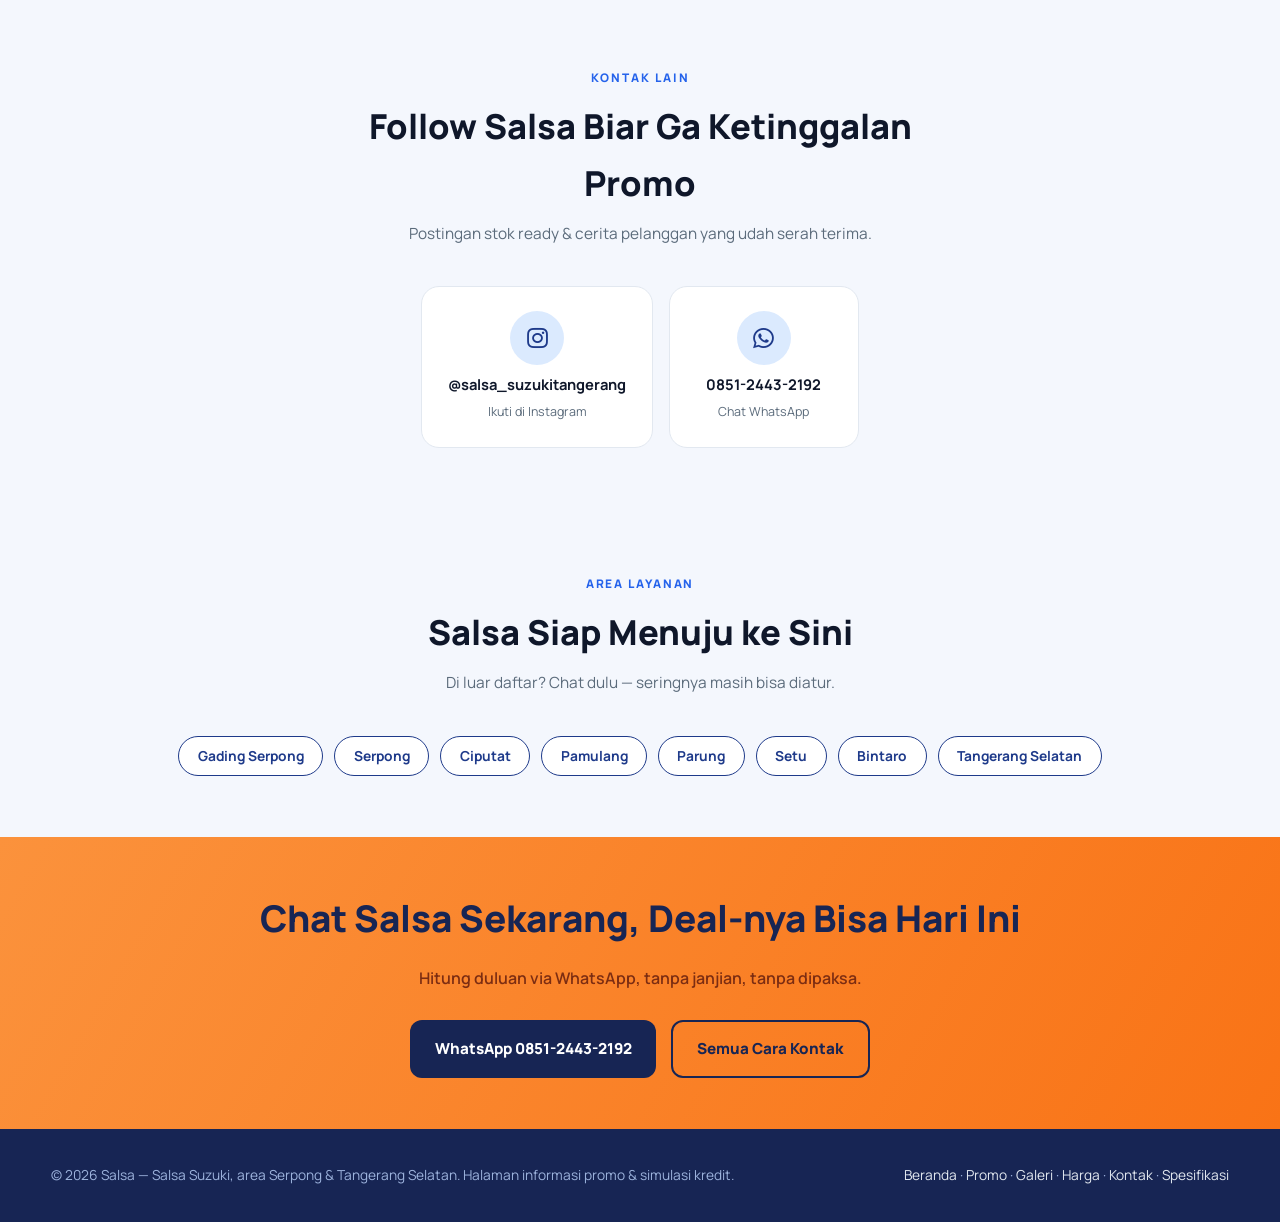
==== commit 84c52370: "updated content optimized seo" ====
--- a/index.html
+++ b/index.html
@@ -16,6 +16,10 @@
     <meta property="og:image" content="https://dealersuzukigadingserpong.com/assets/img/salsa-suzuki-gadingserpong.webp" />
     <meta property="og:url" content="https://dealersuzukigadingserpong.com/" />
     <meta property="og:type" content="website" />
+    <meta name="twitter:card" content="summary_large_image" />
+    <meta name="twitter:title" content="Suzuki Serpong & Tangsel DP Ringan Harga OTR | Salsa 0851-2443-2192" />
+    <meta name="twitter:description" content="Cari harga Suzuki Serpong & Tangerang Selatan DP ringan mulai 5 jutaan. Chat Salsa 0851-2443-2192 untuk simulasi kredit gratis & cetak harga OTR area Serpong & Tangsel!" />
+    <meta name="twitter:image" content="https://dealersuzukigadingserpong.com/assets/img/salsa-suzuki-gadingserpong.webp" />
 
     <meta name="keywords" content="suzuki gading serpong, suzuki serpong, dp ringan suzuki, harga otr suzuki, promo suzuki 2026, suzuki carry pick up, suzuki jimny, suzuki fronx, suzuki ertiga hybrid, suzuki grand vitara, suzuki xl7, salsa suzuki, sales suzuki gading serpong, simulasi kredit suzuki, test drive suzuki, uang muka mobil" />
 
@@ -42,14 +46,13 @@
 
     <nav class="cs-nav">
         <div class="cs-wrap">
-            <a href="/" class="cs-brand"><img width="30" height="30" loading="eager" src="/assets/img/logosuzuki.webp" alt="Logo Suzuki resmi" /> Cinta<b>Suzuki</b> &middot; Salsa</a>
+            <a href="/" class="cs-brand"><img width="30" height="30" loading="eager" src="/assets/img/logosuzuki.webp" alt="Logo Suzuki resmi" /> Salsa<b>Suzuki</b></a>
             <button class="cs-burger" aria-label="Menu" onclick="document.getElementById('csMenu').classList.toggle('cs-open')">&#9776;</button>
             <ul class="cs-menu" id="csMenu">
-                <li><a href="#promo">Promo</a></li>
-                <li><a href="#katalog">Model</a></li>
-                <li><a href="#kalkulator">Simulasi</a></li>
-                <li><a href="#galeri">Galeri</a></li>
-                <li><a href="/harga/">Harga OTR</a></li>
+                <li><a href="/" aria-current="page">Beranda</a></li>
+                <li><a href="/promo/">Promo</a></li>
+                <li><a href="/galeri/">Galeri</a></li>
+                <li><a href="/harga/">Harga</a></li>
                 <li><a href="/spesifikasi/">Spesifikasi</a></li>
                 <li><a href="/kontak/" class="cs-cta">Chat Salsa</a></li>
             </ul>
@@ -68,7 +71,7 @@
                 </div>
             </div>
             <div class="cs-hero-media cs-reveal">
-                <img width="400" height="400" loading="eager" src="/assets/img/salsa-suzuki-gadingserpong.webp" alt="Salsa Cinta Suzuki sales Suzuki Serpong di dealer resmi" />
+                <img width="400" height="400" loading="eager" src="/assets/img/salsa-suzuki-gadingserpong.webp" alt="Salsa Suzuki sales Suzuki Serpong di dealer resmi" />
                 <div class="cs-hero-ribbon">
                     <span style="font-size:1.5rem;">🎉</span>
                     <div><b>XL7 Facelift Launch</b><br><small>Cek estimasi cicilannya di kalkulator bawah</small></div>
@@ -114,7 +117,7 @@
                     </div>
                 </article>
                 <article class="cs-card">
-                    <img width="800" height="400" loading="lazy" src="/assets/img/promo-fronx.webp" alt="Promo Suzuki Fronx Serpong Salsa Cinta Suzuki" />
+                    <img width="800" height="400" loading="lazy" src="/assets/img/promo-fronx.webp" alt="Promo Suzuki Fronx Serpong Salsa Suzuki" />
                     <div class="cs-card-body">
                         <div class="cs-card-top"><h3>Fronx</h3><span class="cs-chip cs-chip-blue">Hits 2026</span></div>
                         <ul><li>DP mulai 20jt</li><li>SUV compact</li><li>Irit bensin</li><li>Cicilan ringan</li></ul>
@@ -351,10 +354,10 @@
         <div class="cs-wrap">
             <div class="cs-story cs-reveal">
                 <div class="cs-story-img">
-                    <img width="400" height="300" loading="lazy" src="/assets/img/bukti1.webp" alt="Dokumentasi kegiatan Salsa Cinta Suzuki Serpong" />
+                    <img width="400" height="300" loading="lazy" src="/assets/img/bukti1.webp" alt="Dokumentasi kegiatan Salsa Suzuki Serpong" />
                 </div>
                 <div>
-                    <span class="cs-eyebrow">Kenapa Cinta Suzuki</span>
+                    <span class="cs-eyebrow">Kenapa Pilih Salsa</span>
                     <h3>Salsa Lebih Suka Kamu Ngitung Dulu Sebelum Deal</h3>
                     <p>Aktif di area <b>Serpong &amp; Tangerang Selatan</b> — Ciputat, Pamulang, Parung, sampai Setu. Kalkulator di halaman ini sengaja dibikin biar kamu ga perlu nebak-nebak cicilan sebelum ambil keputusan.</p>
                     <p>Alurnya: coba kalkulator → chat kalau cocok → pilih unit → serah terima. Leasing besar (Adira, Mandiri Tunas, BFI, OTO) semua dilayani.</p>
@@ -440,12 +443,12 @@
                 <p>Postingan stok ready &amp; cerita pelanggan yang udah serah terima.</p>
             </div>
             <div class="cs-social cs-reveal">
-                <a href="https://instagram.com/salsa_suzukitangerang" target="_blank" rel="noopener" class="cs-social-card" aria-label="Instagram Salsa Cinta Suzuki">
+                <a href="https://instagram.com/salsa_suzukitangerang" target="_blank" rel="noopener" class="cs-social-card" aria-label="Instagram Salsa Suzuki">
                     <span class="cs-ic"><i class="bx bxl-instagram"></i></span>
                     <b>@salsa_suzukitangerang</b>
                     <small>Ikuti di Instagram</small>
                 </a>
-                <a href="https://wa.me/6285124432192?text=hallo%20kak%20Salsa%2C%20mau%20tanya%20untuk%20unit%20suzukinya" target="_blank" rel="noopener" class="cs-social-card" aria-label="WhatsApp Salsa Cinta Suzuki">
+                <a href="https://wa.me/6285124432192?text=hallo%20kak%20Salsa%2C%20mau%20tanya%20untuk%20unit%20suzukinya" target="_blank" rel="noopener" class="cs-social-card" aria-label="WhatsApp Salsa Suzuki">
                     <span class="cs-ic"><i class="bx bxl-whatsapp"></i></span>
                     <b>0851-2443-2192</b>
                     <small>Chat WhatsApp</small>
@@ -480,7 +483,7 @@
 
     <footer class="cs-foot">
         <div class="cs-wrap">
-            <div>&copy; 2026 Salsa &mdash; Cinta Suzuki, area Serpong &amp; Tangerang Selatan. Halaman informasi promo &amp; simulasi kredit.</div>
+            <div>&copy; 2026 Salsa &mdash; Salsa Suzuki, area Serpong &amp; Tangerang Selatan. Halaman informasi promo &amp; simulasi kredit.</div>
             <div><a href="/">Beranda</a> &middot; <a href="/promo/">Promo</a> &middot; <a href="/galeri/">Galeri</a> &middot; <a href="/harga/">Harga</a> &middot; <a href="/kontak/">Kontak</a> &middot; <a href="/spesifikasi/">Spesifikasi</a></div>
         </div>
     </footer>
@@ -493,7 +496,7 @@
     {
         "@context": "https://schema.org",
         "@type": "AutoDealer",
-        "name": "Cinta Suzuki Gading Serpong - Sales Salsa",
+        "name": "Salsa Suzuki Gading Serpong",
         "image": "https://dealersuzukigadingserpong.com/assets/img/salsa-suzuki-gadingserpong.webp",
         "url": "https://dealersuzukigadingserpong.com/",
         "telephone": "+6285124432192",
--- a/assets/css/app-mobile.css
+++ b/assets/css/app-mobile.css
@@ -1,5 +1,5 @@
 /* ============================================================
-   MODE APLIKASI MOBILE - Cinta Suzuki (Salsa)
+   MODE APLIKASI MOBILE - Salsa Suzuki
    Karakter mobile: BOTTOM BAR GELAP MATERIAL (navy + pill oranye)
    Semua aturan DIKUNCI di dalam media query.
    Di desktop file ini tidak berefek apa pun.
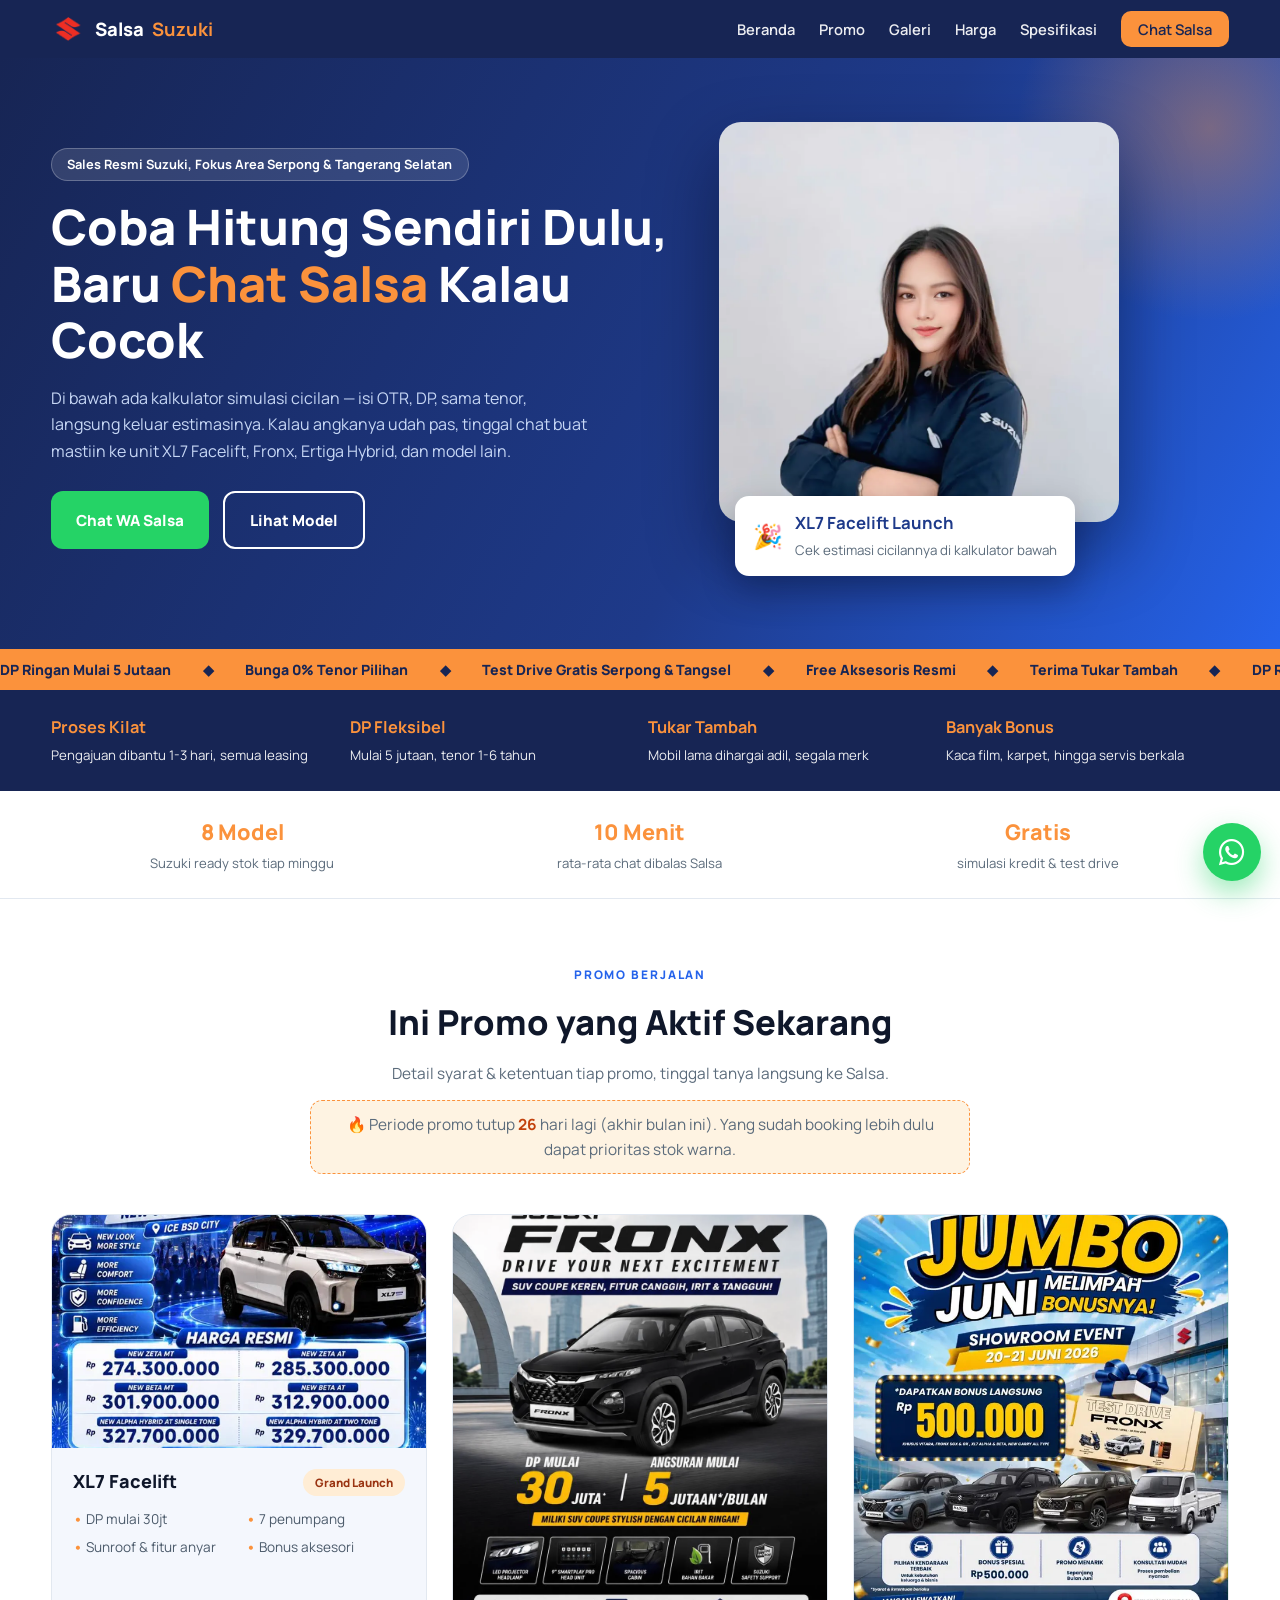
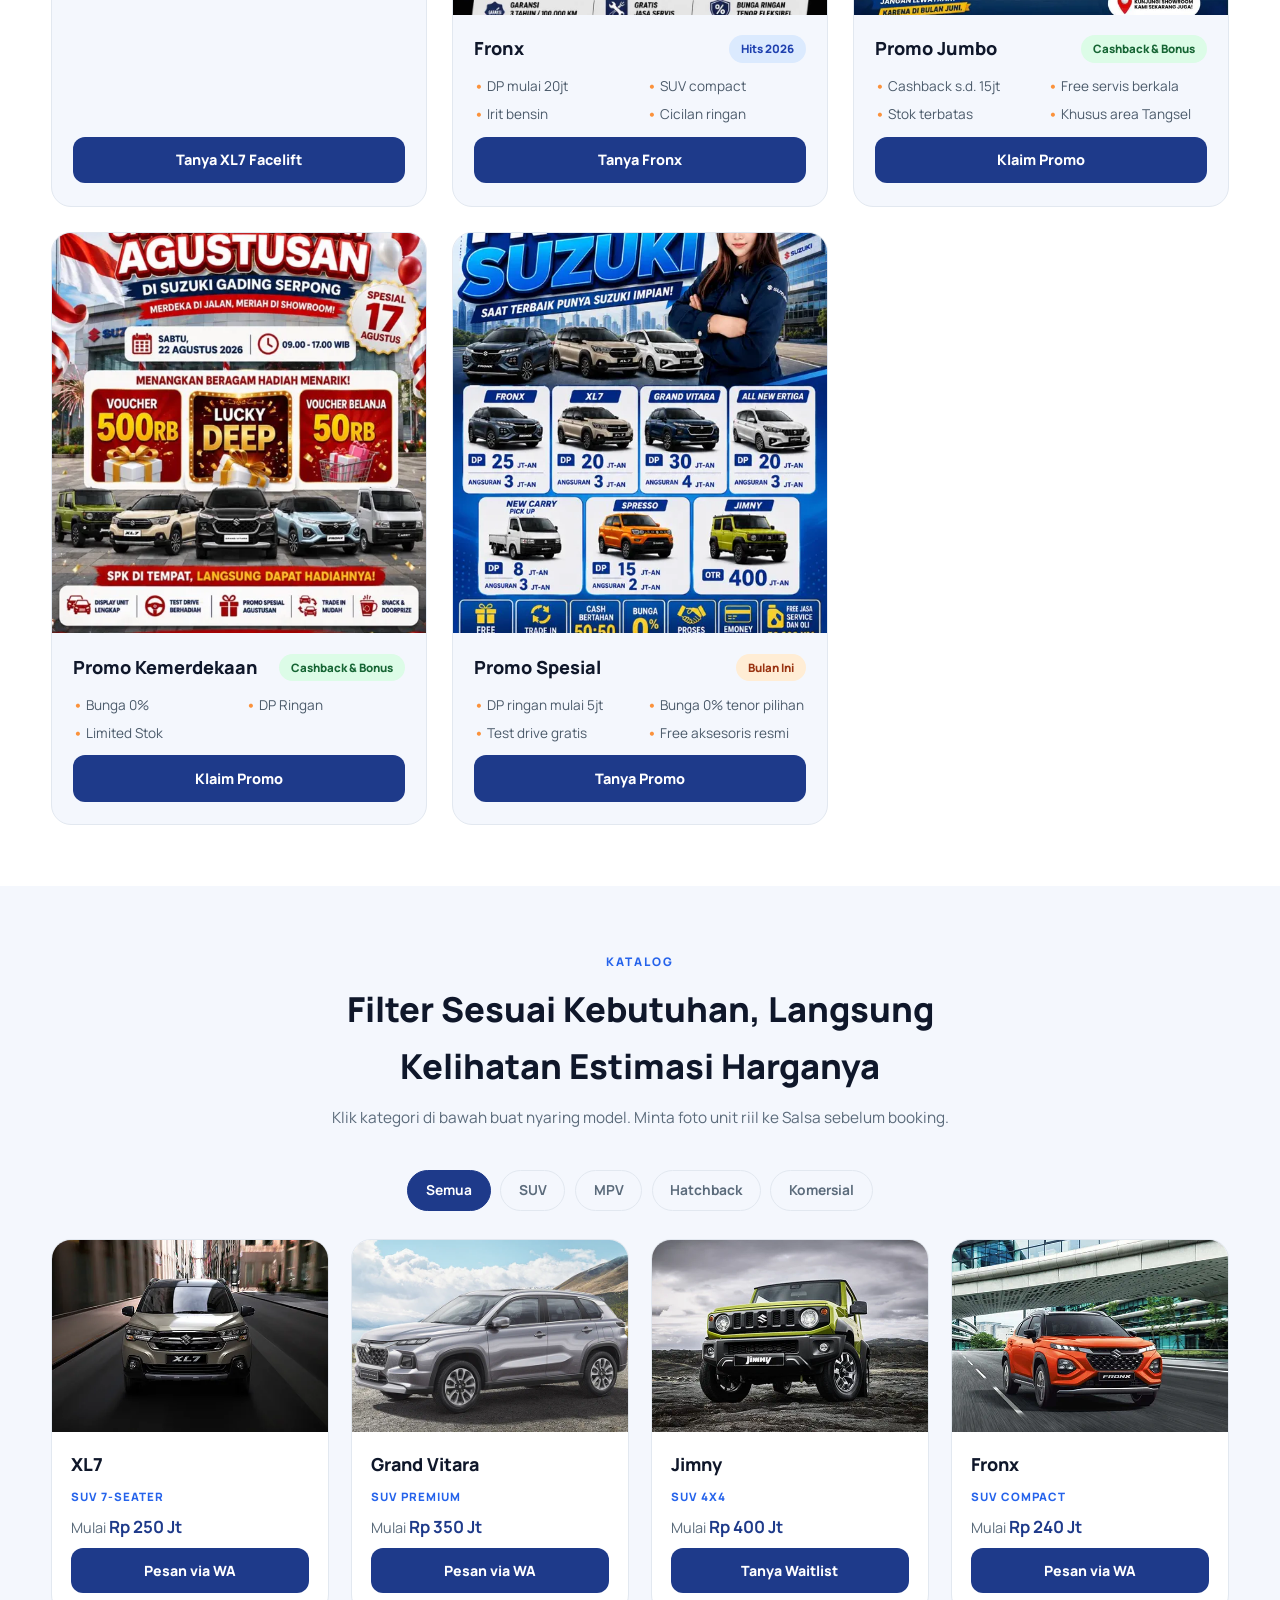
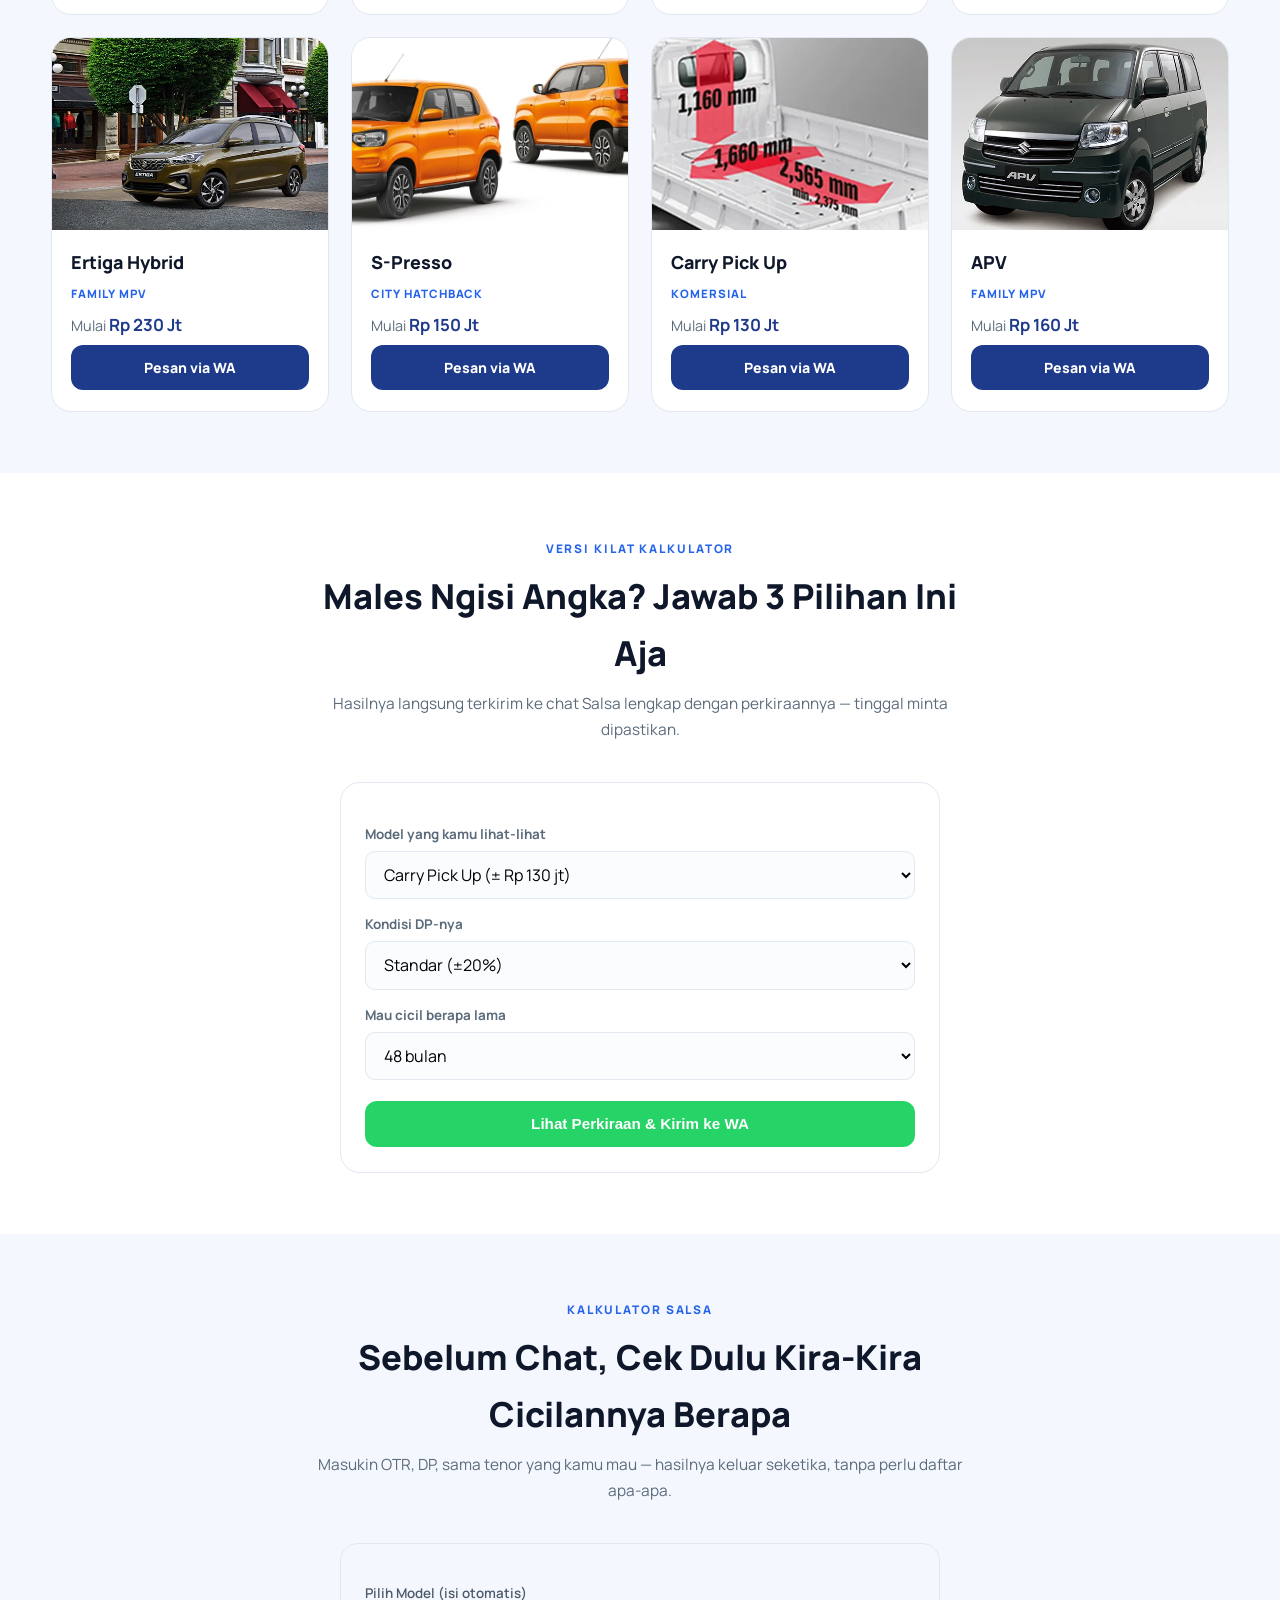
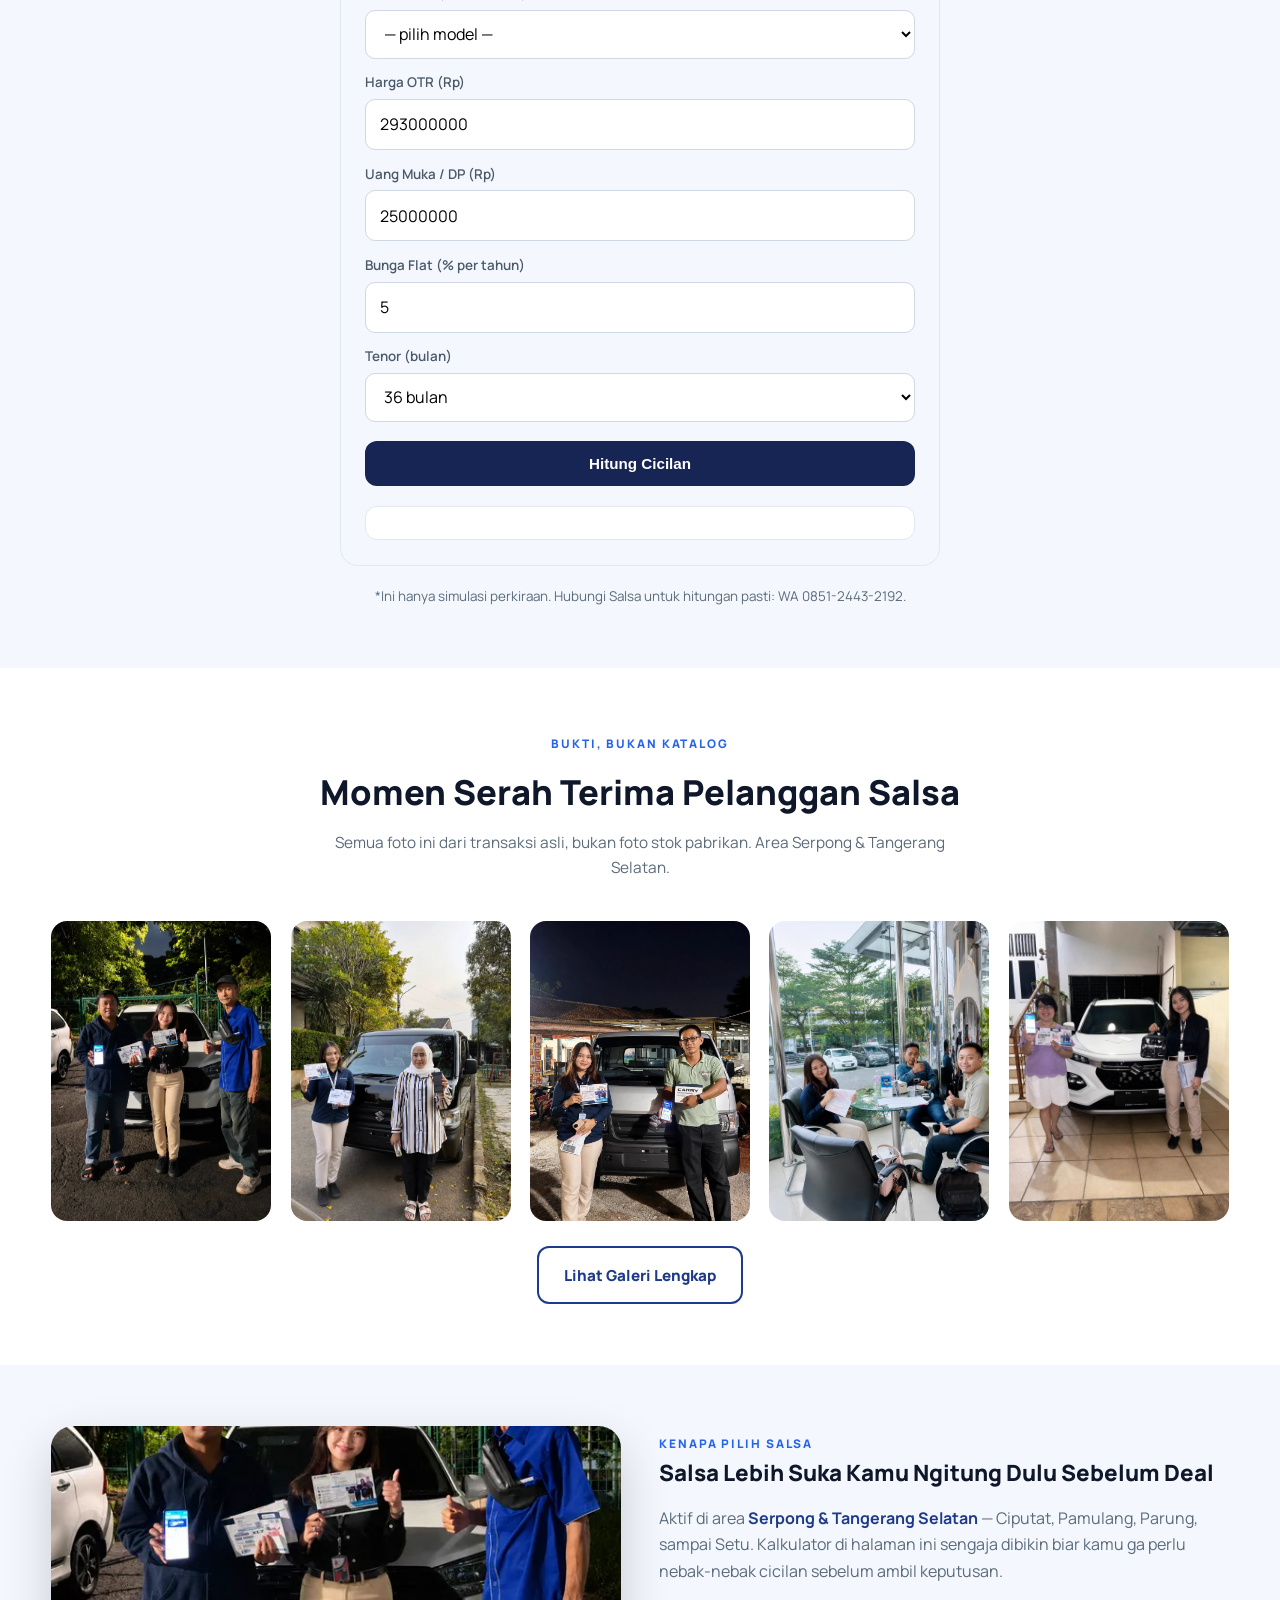
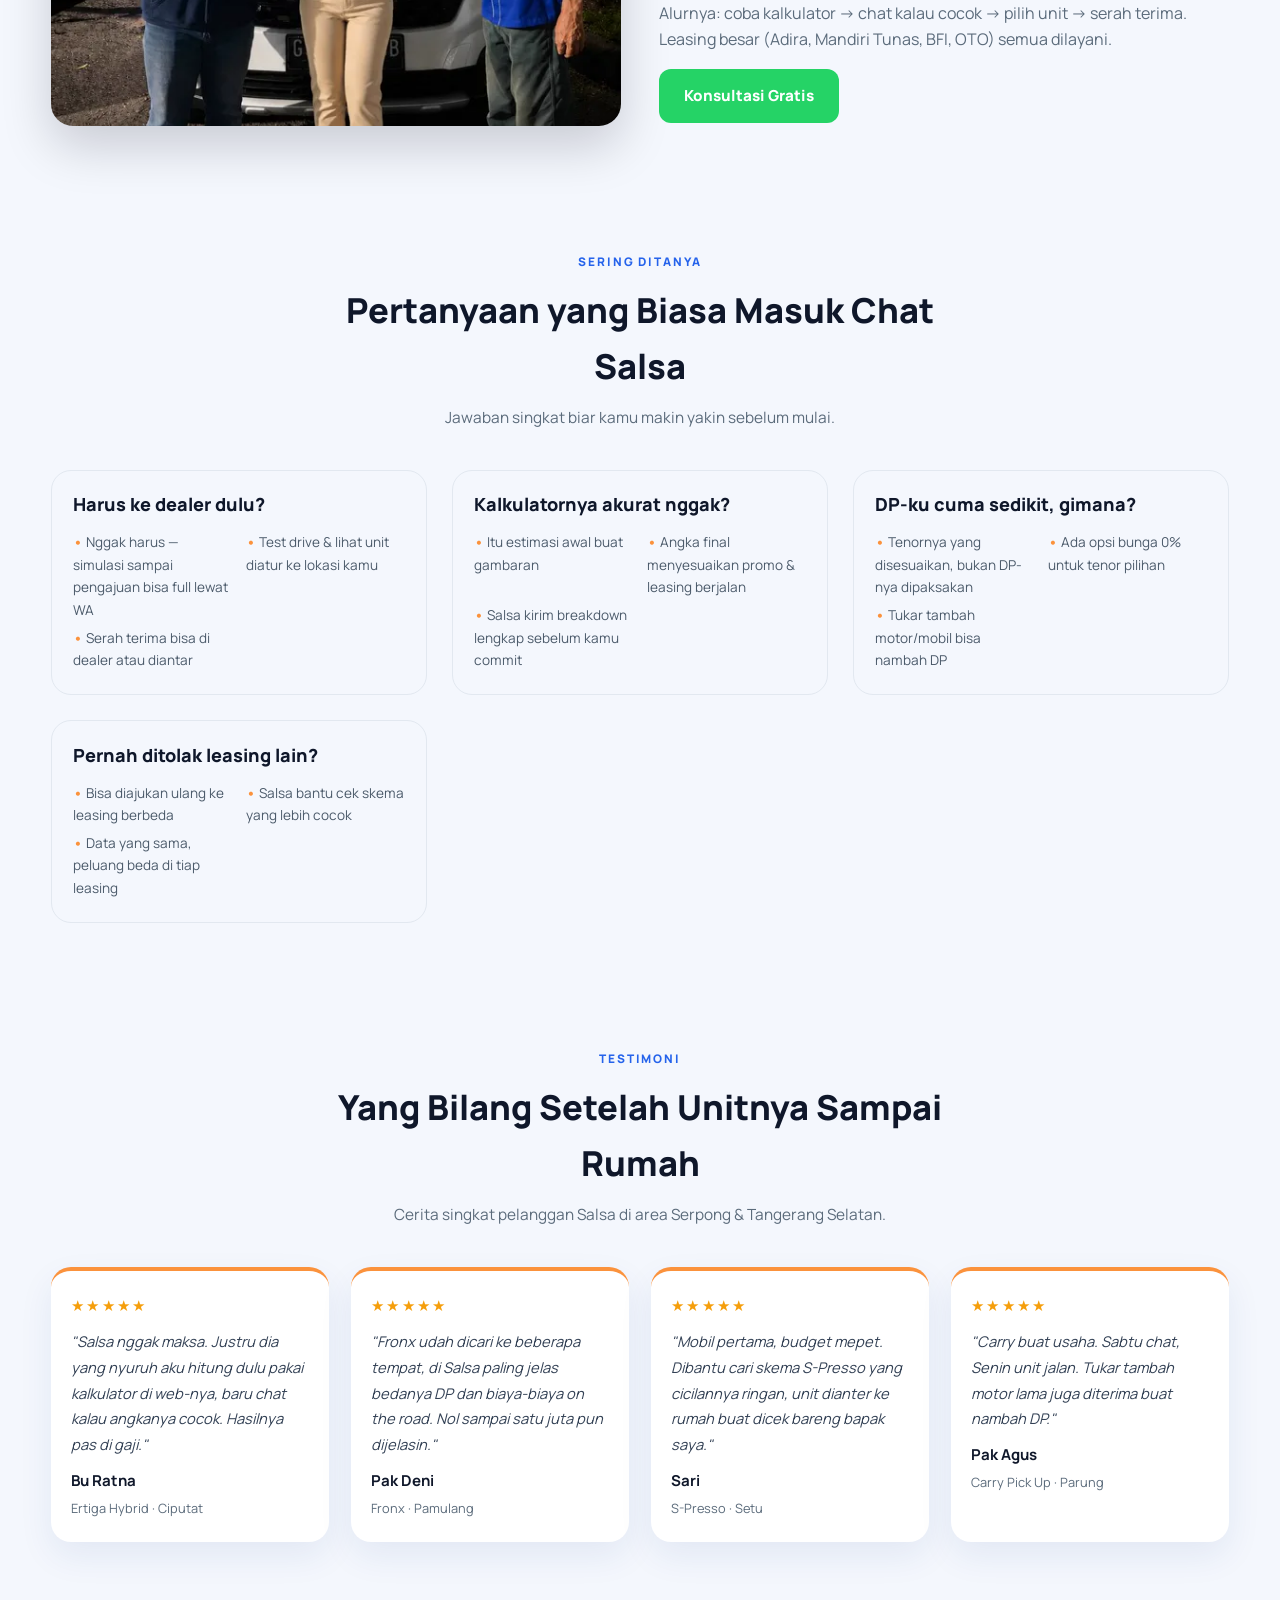
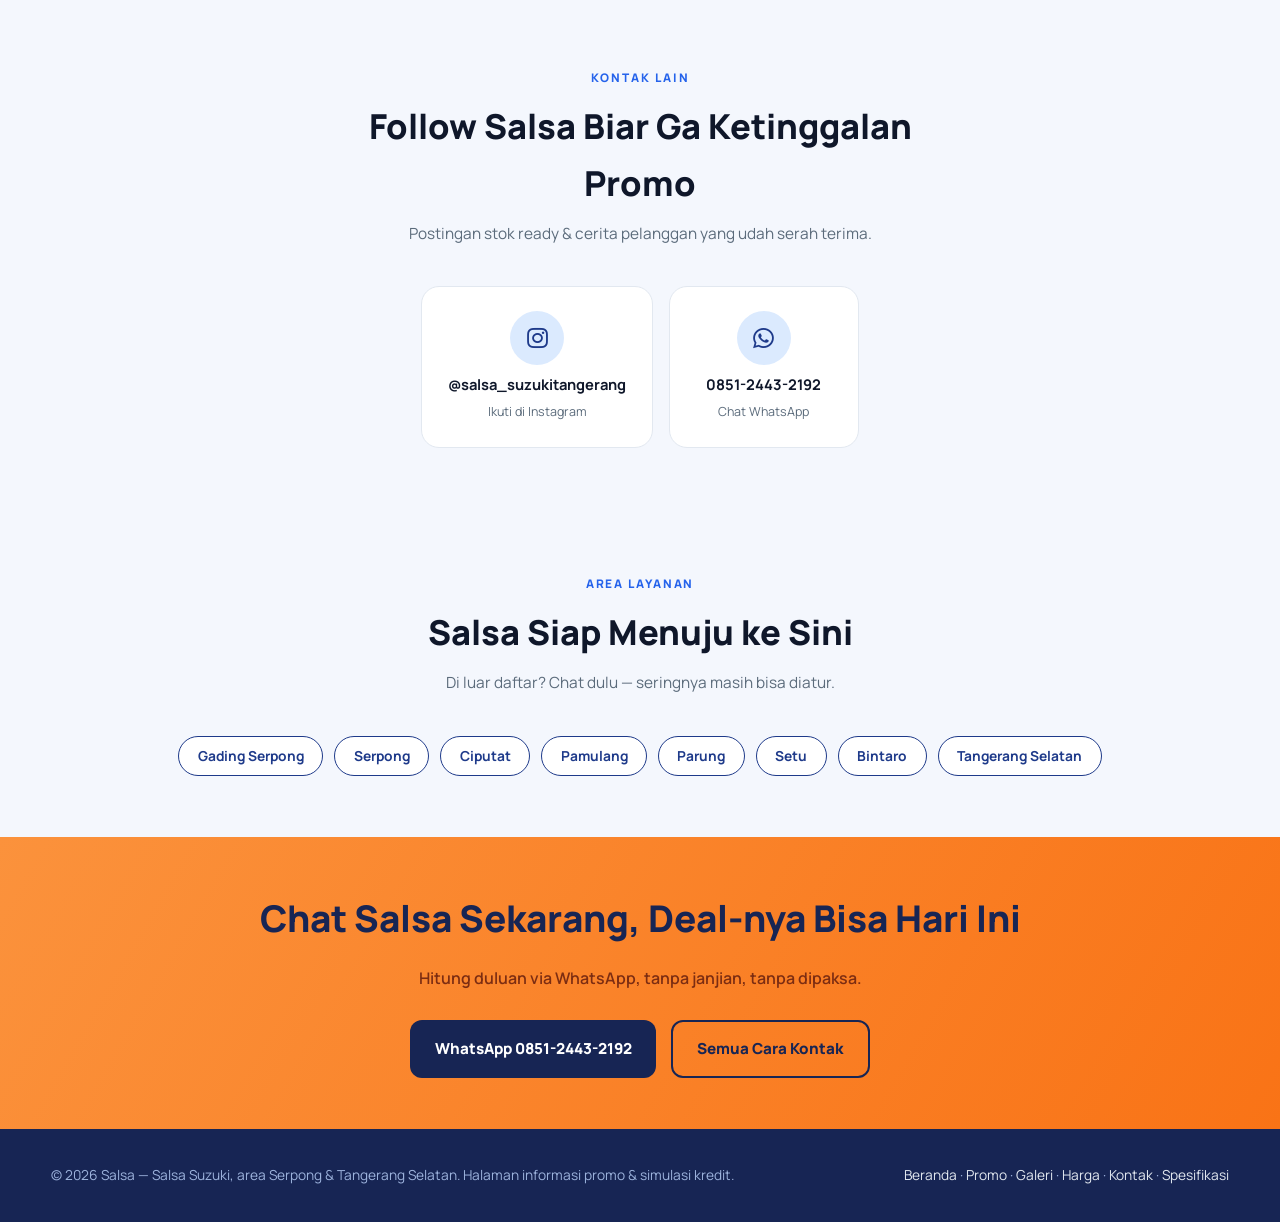
==== commit 98419b98: "feat: HD model photos, GTM tracking, landing page, speed & alt SEO" ====
--- a/index.html
+++ b/index.html
@@ -1,6 +1,11 @@
 <!DOCTYPE html>
 <html lang="id">
-<head>
+<head><!-- Google Tag Manager -->
+<script>(function(w,d,s,l,i){w[l]=w[l]||[];w[l].push({'gtm.start': new Date().getTime(),event:'gtm.js'});var f=d.getElementsByTagName(s)[0],j=d.createElement(s),dl=l!='dataLayer'?'&l='+l:'';j.async=true;j.src='https://www.googletagmanager.com/gtm.js?id='+i+dl;f.parentNode.insertBefore(j,f);})(window,document,'script','dataLayer','GTM-XXXXXXX');</script>
+<!-- End Google Tag Manager -->
+<!--GTM_HEAD_MARKER-->
+
+
     <meta charset="UTF-8" />
     <meta name="viewport" content="width=device-width, initial-scale=1.0, viewport-fit=cover"/>
     <meta name="theme-color" content="#172554">
@@ -35,14 +40,20 @@
     <link rel="apple-touch-icon" href="assets/img/favicon.png">
     <link rel="shortcut icon" href="assets/img/favicon.png" type="image/png">
 
+    <link rel="preload" as="image" href="/assets/img/salsa-suzuki-gadingserpong.webp" fetchpriority="high">
     <link rel="preconnect" href="https://fonts.googleapis.com">
     <link rel="preconnect" href="https://fonts.gstatic.com" crossorigin>
-    <link href="https://fonts.googleapis.com/css2?family=Manrope:wght@400;500;600;700;800&display=swap" rel="stylesheet">
-    <link href='https://unpkg.com/boxicons@2.1.4/css/boxicons.min.css' rel='stylesheet'>
+    <link href="https://fonts.googleapis.com/css2?family=Manrope:wght@400;500;600;700;800&display=swap" rel="stylesheet" media="print" onload="this.media='all'">
+    <noscript><link href="https://fonts.googleapis.com/css2?family=Manrope:wght@400;500;600;700;800&display=swap" rel="stylesheet"></noscript>
+    <link href='https://unpkg.com/boxicons@2.1.4/css/boxicons.min.css' rel='stylesheet' media="print" onload="this.media='all'">
+    <noscript><link href='https://unpkg.com/boxicons@2.1.4/css/boxicons.min.css' rel='stylesheet'></noscript>
     <link rel="stylesheet" href="/assets/css/style.css">
     <link rel="stylesheet" href="/assets/css/app-mobile.css">
 </head>
-<body>
+<body><!--GTM_NOSCRIPT_MARKER-->
+<noscript><iframe src="https://www.googletagmanager.com/ns.html?id=GTM-XXXXXXX"
+  height="0" width="0" style="display:none;visibility:hidden"></iframe></noscript>
+
 
     <nav class="cs-nav">
         <div class="cs-wrap">
@@ -133,7 +144,7 @@
                     </div>
                 </article>
                 <article class="cs-card">
-                    <img width="800" height="400" loading="lazy" src="/assets/img/promo-kemerdekaan.jpg" alt="Promo Kemerdekaan Suzuki Serpong cashback Salsa" />
+                    <img width="800" height="400" loading="lazy" src="/assets/img/promo-kemerdekaan.webp" alt="Promo Kemerdekaan Suzuki Serpong cashback Salsa" />
                     <div class="cs-card-body">
                         <div class="cs-card-top"><h3>Promo Kemerdekaan</h3><span class="cs-chip cs-chip-green">Cashback &amp; Bonus</span></div>
                         <ul><li>Bunga 0%</li><li>DP Ringan</li><li>Limited Stok</li></ul>
@@ -168,7 +179,7 @@
             </div>
             <div class="cs-mcards cs-reveal">
                 <article class="cs-mcard" data-cat="suv">
-                    <img width="300" height="192" loading="lazy" src="/assets/img/salsa-xl7-gadingserpong.webp" alt="Suzuki XL7 Serpong Salsa" />
+                    <img width="300" height="192" loading="lazy" src="/assets/img/salsa-xl7-gadingserpong.webp" alt="Suzuki XL7 kredit DP ringan Serpong Salsa" />
                     <div class="cs-mcard-body">
                         <h3>XL7</h3>
                         <span class="cs-mcard-tag">SUV 7-Seater</span>
@@ -177,7 +188,7 @@
                     </div>
                 </article>
                 <article class="cs-mcard" data-cat="suv">
-                    <img width="300" height="192" loading="lazy" src="/assets/img/salsa-grand-vitara-gadingserpong.webp" alt="Suzuki Grand Vitara Serpong Salsa" />
+                    <img width="300" height="192" loading="lazy" src="/assets/img/salsa-grand-vitara-gadingserpong.webp" alt="Suzuki Grand Vitara kredit DP ringan Serpong Salsa" />
                     <div class="cs-mcard-body">
                         <h3>Grand Vitara</h3>
                         <span class="cs-mcard-tag">SUV Premium</span>
@@ -186,7 +197,7 @@
                     </div>
                 </article>
                 <article class="cs-mcard" data-cat="suv">
-                    <img width="300" height="192" loading="lazy" src="/assets/img/salsa-jimny-gadingserpong.webp" alt="Suzuki Jimny Serpong Salsa" />
+                    <img width="300" height="192" loading="lazy" src="/assets/img/salsa-jimny-gadingserpong.webp" alt="Suzuki Jimny kredit DP ringan Serpong Salsa" />
                     <div class="cs-mcard-body">
                         <h3>Jimny</h3>
                         <span class="cs-mcard-tag">SUV 4x4</span>
@@ -195,7 +206,7 @@
                     </div>
                 </article>
                 <article class="cs-mcard" data-cat="suv">
-                    <img width="300" height="192" loading="lazy" src="/assets/img/salsa-fronx-gadingserpong.webp" alt="Suzuki Fronx Serpong Salsa" />
+                    <img width="300" height="192" loading="lazy" src="/assets/img/salsa-fronx-gadingserpong.webp" alt="Suzuki Fronx kredit DP ringan Serpong Salsa" />
                     <div class="cs-mcard-body">
                         <h3>Fronx</h3>
                         <span class="cs-mcard-tag">SUV Compact</span>
@@ -204,7 +215,7 @@
                     </div>
                 </article>
                 <article class="cs-mcard" data-cat="mpv">
-                    <img width="300" height="192" loading="lazy" src="/assets/img/salsa-ertiga-gadingserpong.webp" alt="Suzuki Ertiga Hybrid Serpong Salsa" />
+                    <img width="300" height="192" loading="lazy" src="/assets/img/salsa-ertiga-gadingserpong.webp" alt="Suzuki Ertiga Hybrid kredit DP ringan Serpong Salsa" />
                     <div class="cs-mcard-body">
                         <h3>Ertiga Hybrid</h3>
                         <span class="cs-mcard-tag">Family MPV</span>
@@ -213,7 +224,7 @@
                     </div>
                 </article>
                 <article class="cs-mcard" data-cat="hatch">
-                    <img width="300" height="192" loading="lazy" src="/assets/img/salsa-s-presso-gadingserpong.webp" alt="Suzuki S-Presso Serpong Salsa" />
+                    <img width="300" height="192" loading="lazy" src="/assets/img/salsa-s-presso-gadingserpong.webp" alt="Suzuki S-Presso kredit DP ringan Serpong Salsa" />
                     <div class="cs-mcard-body">
                         <h3>S-Presso</h3>
                         <span class="cs-mcard-tag">City Hatchback</span>
@@ -222,7 +233,7 @@
                     </div>
                 </article>
                 <article class="cs-mcard" data-cat="komersial">
-                    <img width="300" height="192" loading="lazy" src="/assets/img/salsa-carry-pickup-gadingserpong.webp" alt="Suzuki Carry Pick Up Serpong Salsa" />
+                    <img width="300" height="192" loading="lazy" src="/assets/img/salsa-carry-pickup-gadingserpong.webp" alt="Suzuki Carry Pick Up kredit DP ringan Serpong Salsa" />
                     <div class="cs-mcard-body">
                         <h3>Carry Pick Up</h3>
                         <span class="cs-mcard-tag">Komersial</span>
@@ -231,7 +242,7 @@
                     </div>
                 </article>
                 <article class="cs-mcard" data-cat="mpv">
-                    <img width="300" height="192" loading="lazy" src="/assets/img/salsa-apv-gadingserpong.webp" alt="Suzuki APV Serpong Salsa" />
+                    <img width="300" height="192" loading="lazy" src="/assets/img/salsa-apv-gadingserpong.webp" alt="Suzuki APV kredit DP ringan Serpong Salsa" />
                     <div class="cs-mcard-body">
                         <h3>APV</h3>
                         <span class="cs-mcard-tag">Family MPV</span>
@@ -492,7 +503,16 @@
         <i class="bx bxl-whatsapp"></i>
     </a>
 
-    <script type="application/ld+json">
+        <script type="application/ld+json">
+    {
+        "@context": "https://schema.org",
+        "@type": "BreadcrumbList",
+        "itemListElement": [
+            { "@type": "ListItem", "position": 1, "name": "Beranda", "item": "https://dealersuzukigadingserpong.com/" }
+        ]
+    }
+    </script>
+<script type="application/ld+json">
     {
         "@context": "https://schema.org",
         "@type": "AutoDealer",
@@ -621,5 +641,7 @@
     <a href="/harga/"><i class="bx bx-purchase-tag-alt"></i><span>Harga</span></a>
     <a href="/galeri/"><i class="bx bxs-photo-album"></i><span>Bukti</span></a>
 </nav>
-<script>(function(){var p=location.pathname;document.querySelectorAll('.cs-appbar a').forEach(function(a){if(a.pathname===p)a.classList.add('cs-on')});})();</script></body>
+<script>(function(){var p=location.pathname;document.querySelectorAll('.cs-appbar a').forEach(function(a){if(a.pathname===p)a.classList.add('cs-on')});})();</script><!--TRACK_JS_MARKER-->
+<script src="/assets/js/track.js" defer></script>
+</body>
 </html>
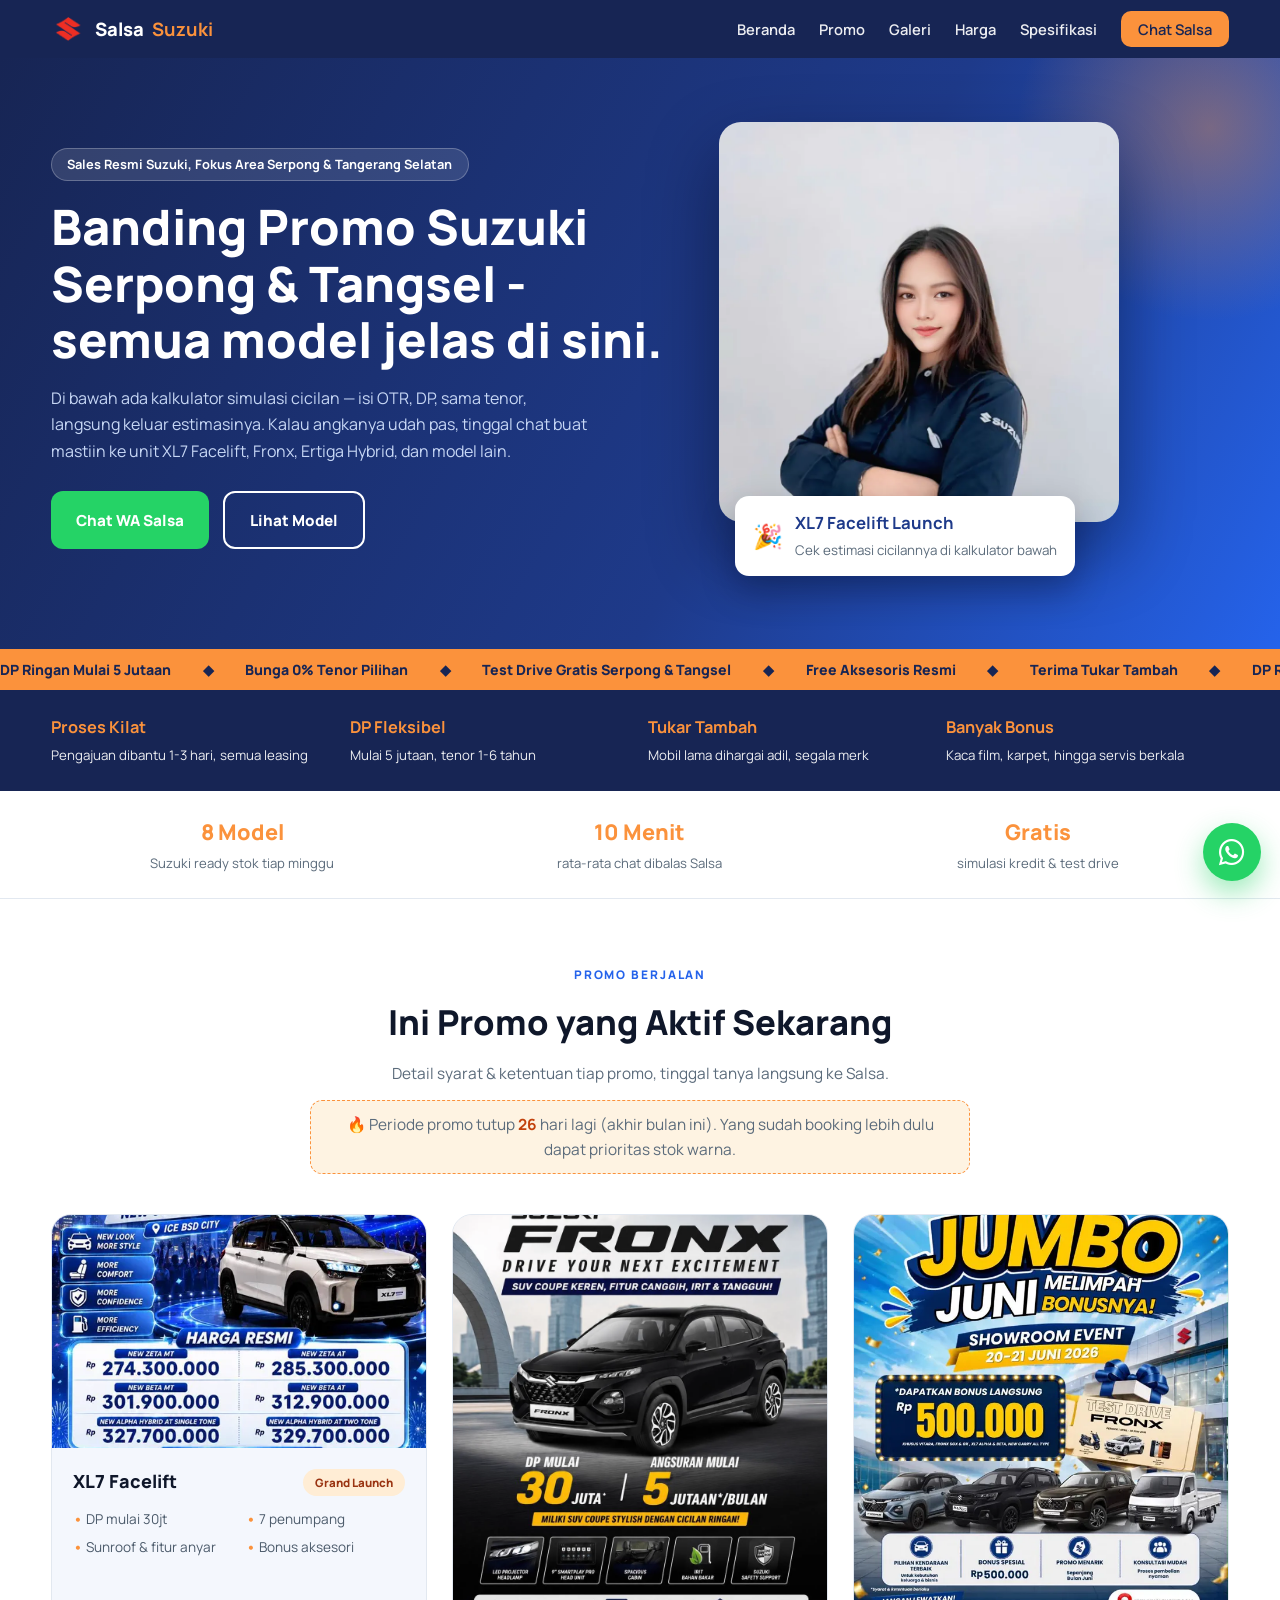
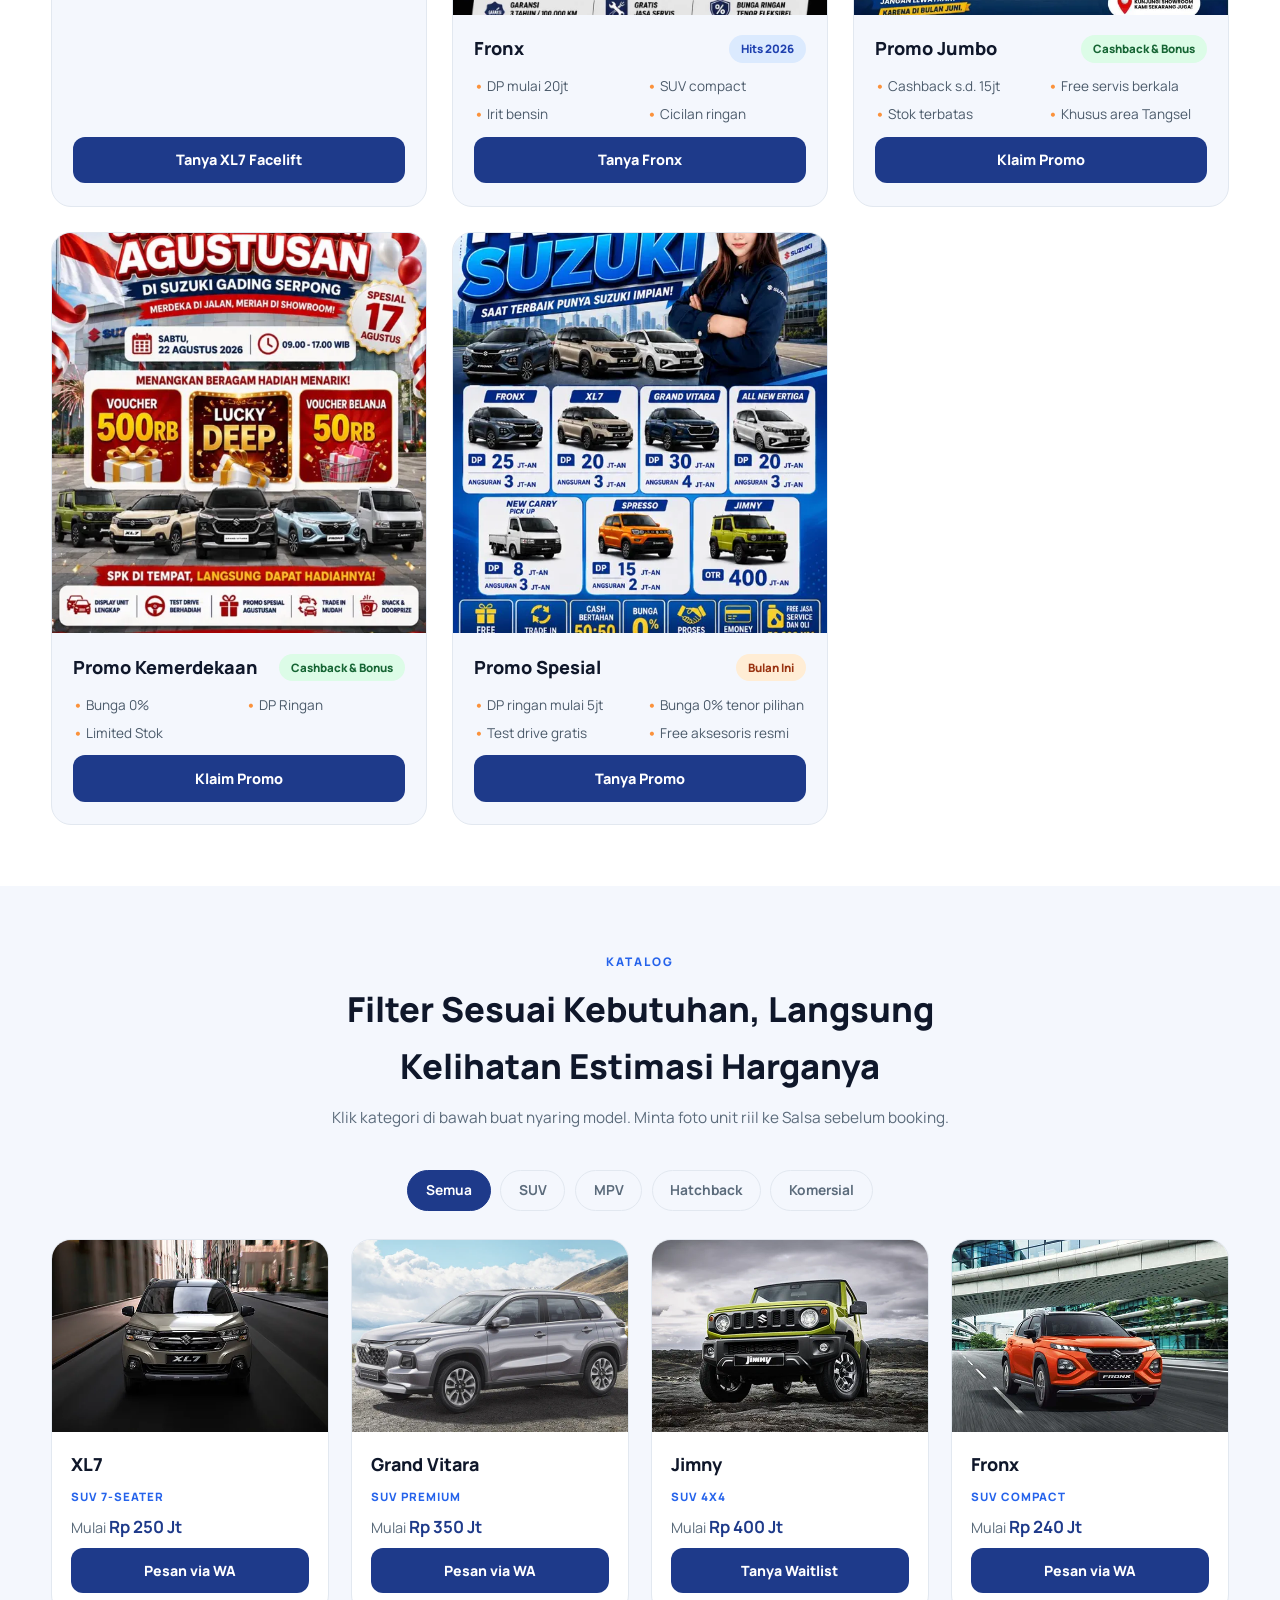
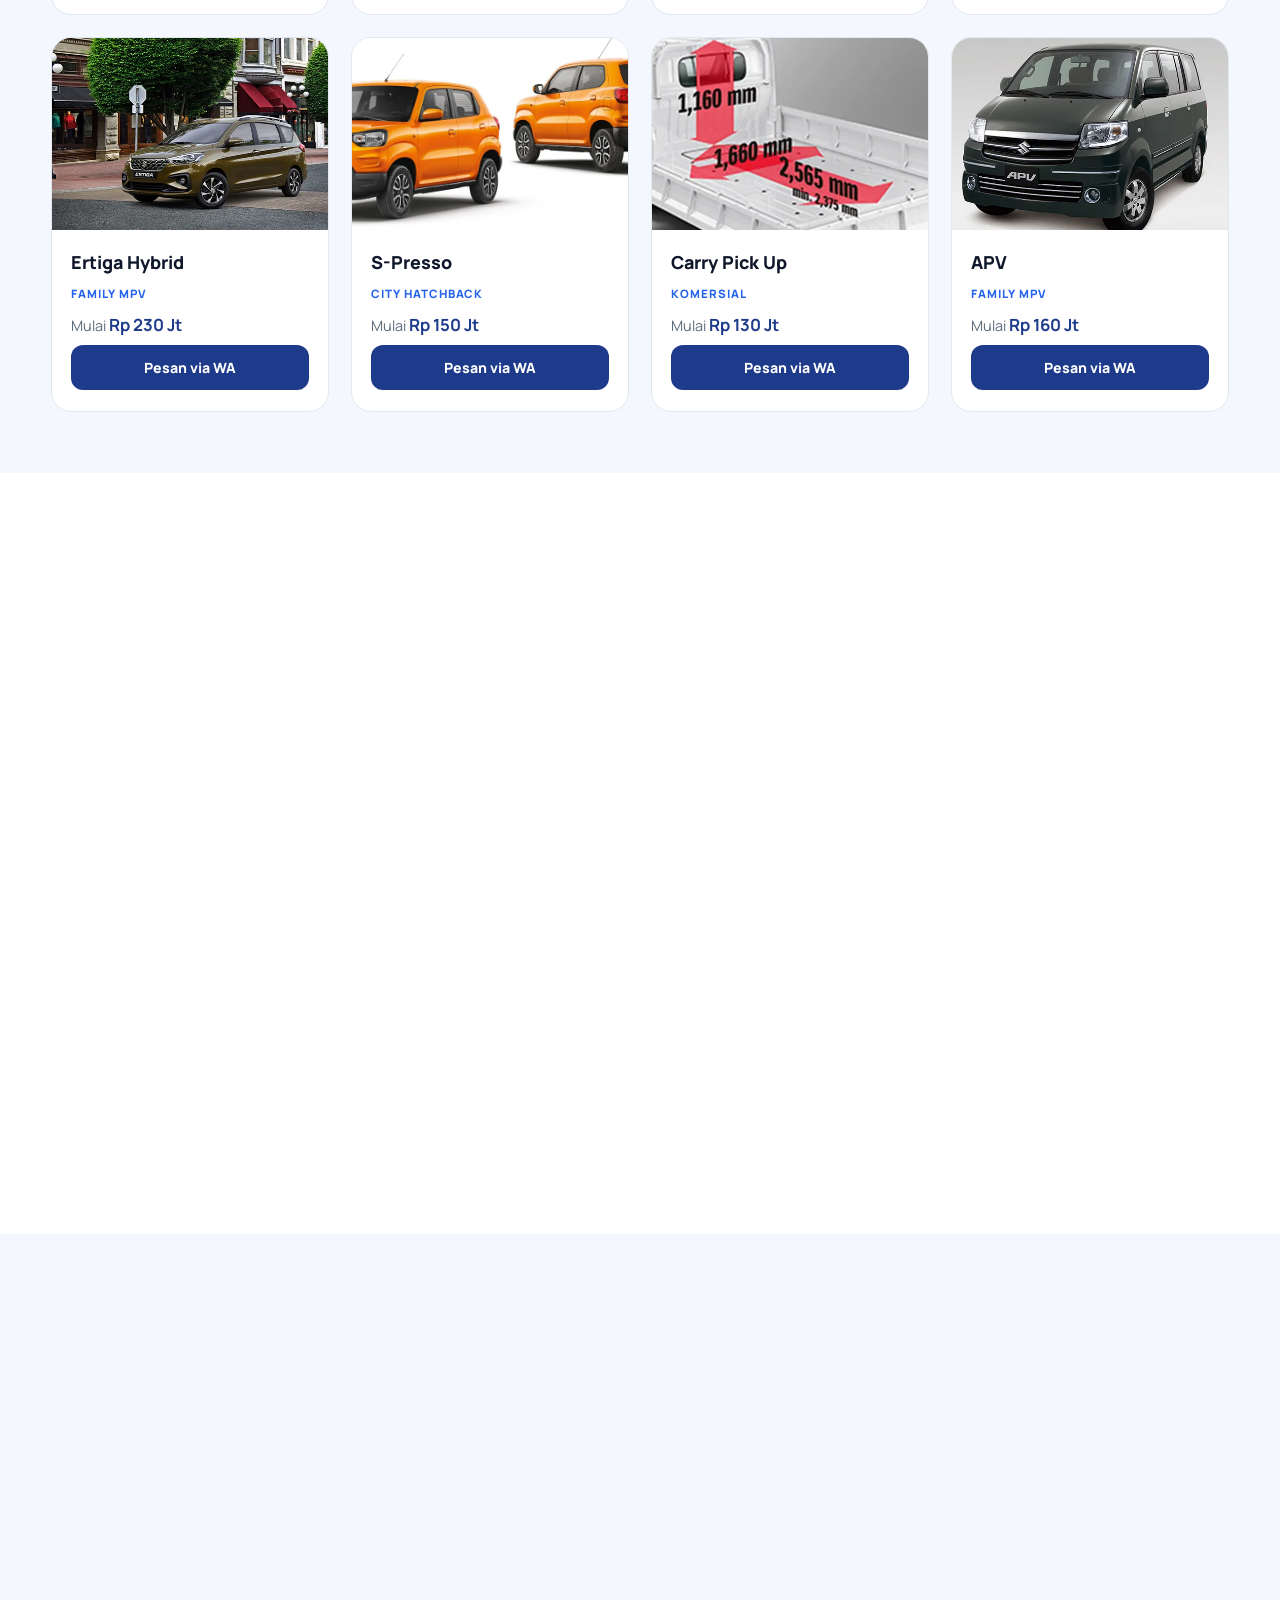
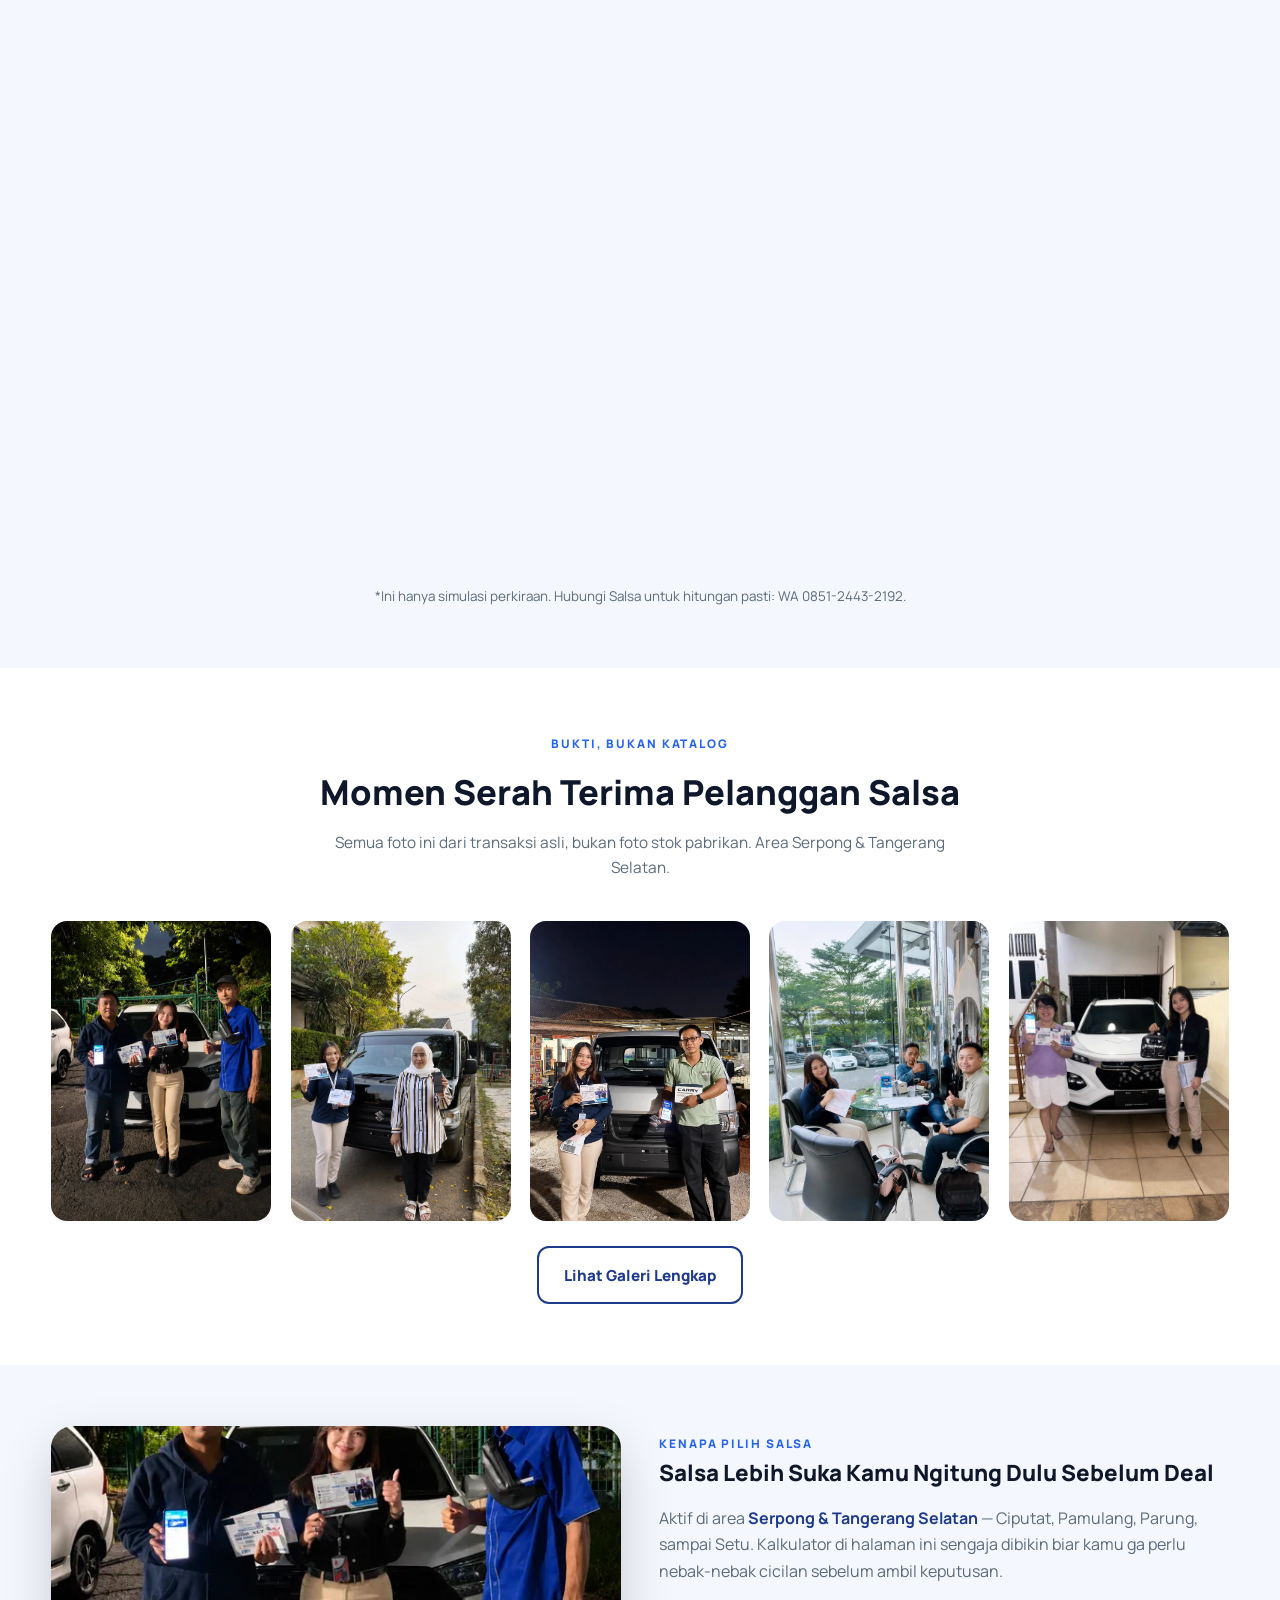
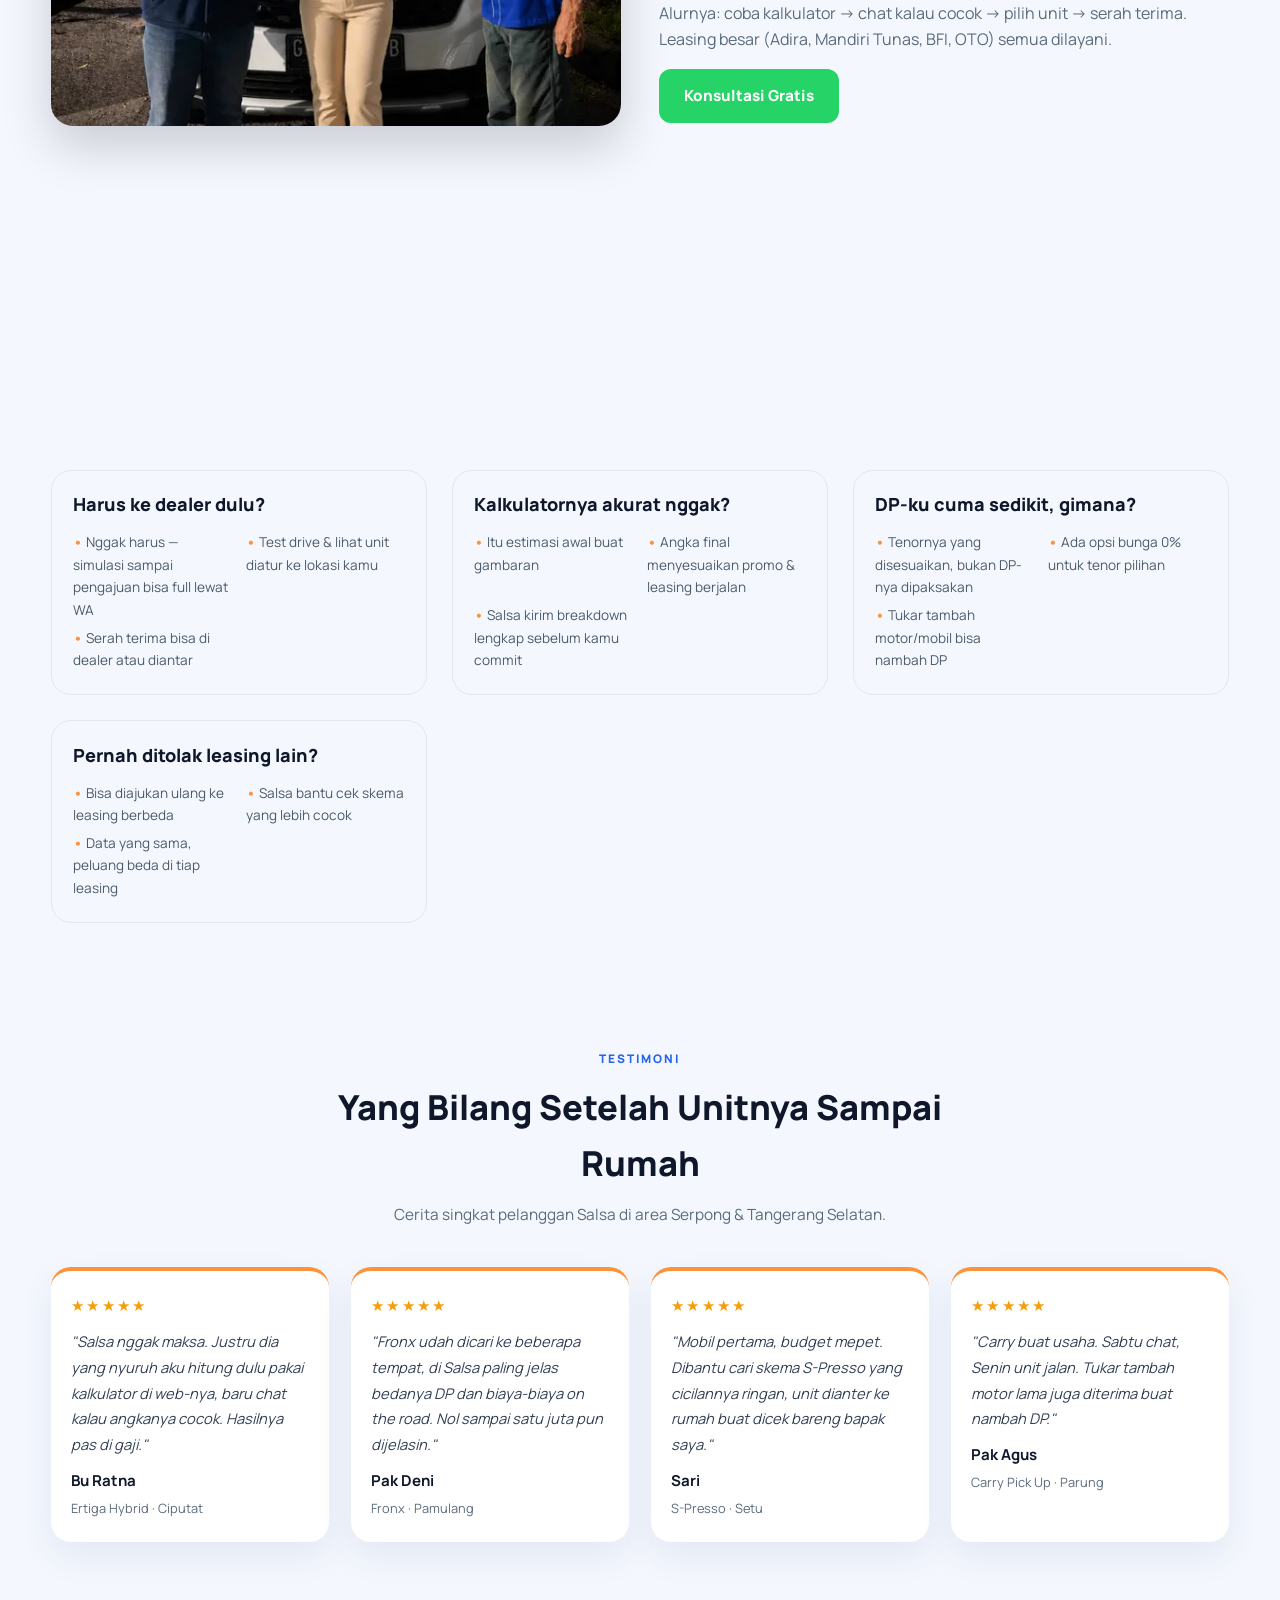
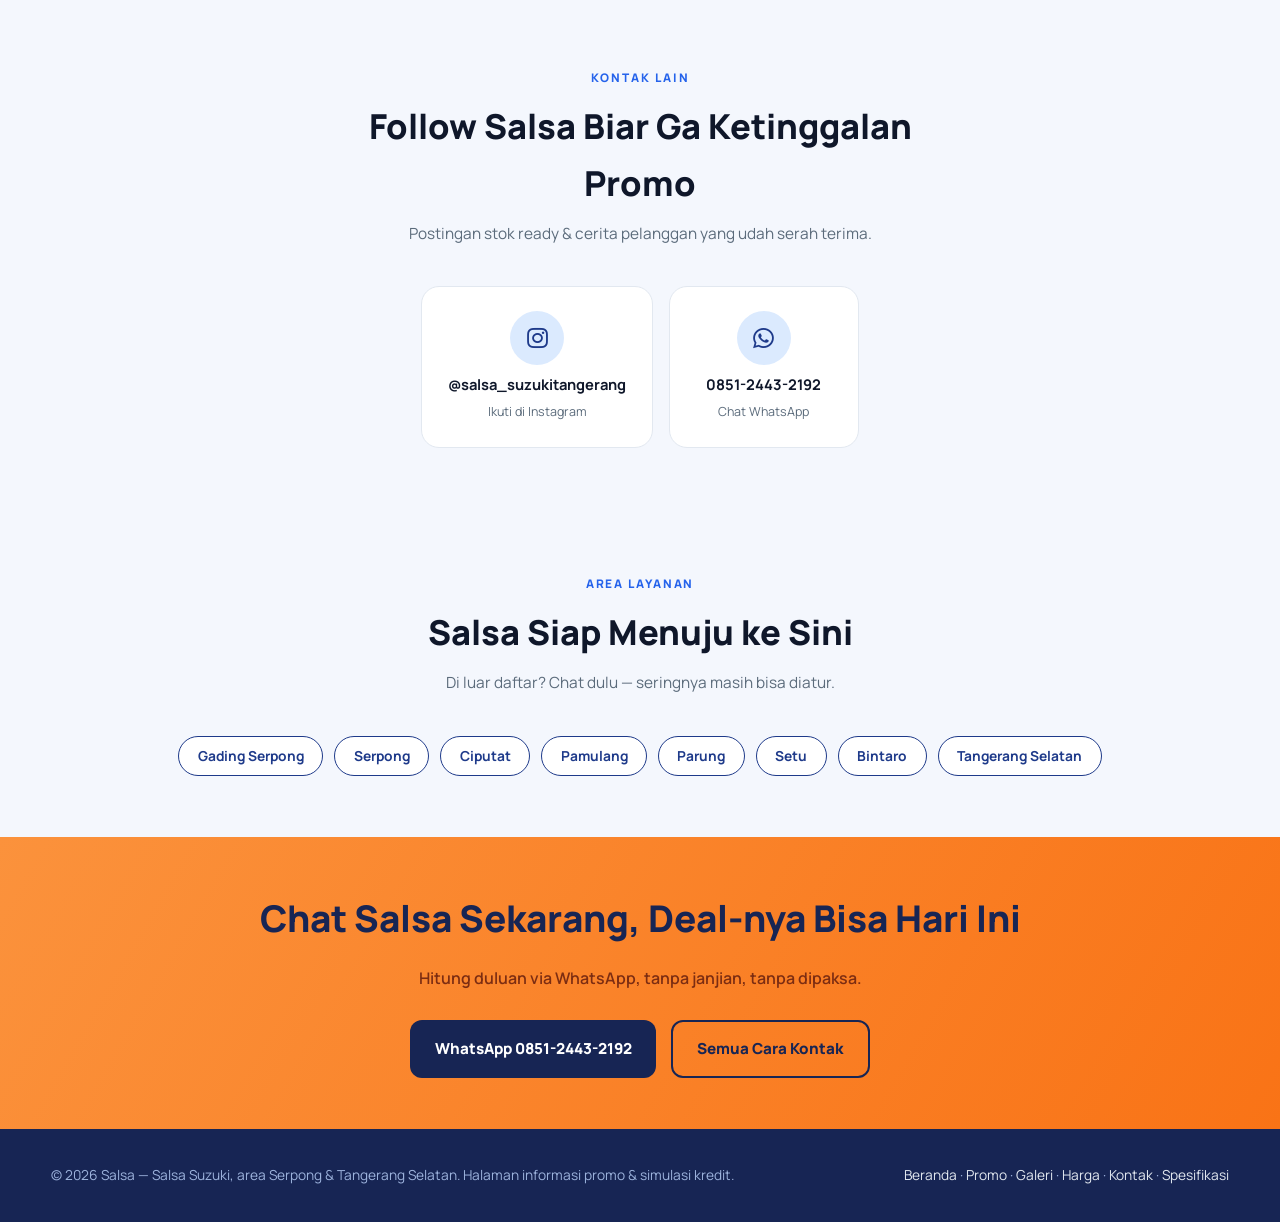
==== commit 232e1be5: "feat: gap content model per-site di spesifikasi (SEO keyword geo+model)" ====
--- a/index.html
+++ b/index.html
@@ -13,8 +13,8 @@
     <meta name="apple-mobile-web-app-capable" content="yes">
     <meta name="apple-mobile-web-app-status-bar-style" content="default">
 
-<title>Suzuki Serpong & Tangsel DP Ringan Harga OTR | Salsa 0851-2443-2192</title>
-<meta name="description" content="Bandingkan promo DP semua model Suzuki buat Serpong & Tangsel — mulai 5 jt. Salsa siap hitung cicilan & nego OTR bareng kamu: WhatsApp 0851-2443-2192."/>
+<title>Banding Promo Suzuki Serpong & Tangsel 2026 | Salsa</title>
+<meta name="description" content="Cek DP tiap model Suzuki buat Serpong & Tangsel di satu tempat, mulai 5 jt. Konsultasi cicilan & nego OTR sama Salsa (0851-2443-2192) - tanpa biaya."/>
 
     <meta property="og:title" content="Suzuki Serpong & Tangsel DP Ringan Harga OTR | Salsa 0851-2443-2192" />
     <meta property="og:description" content="Cari harga Suzuki Serpong & Tangerang Selatan DP ringan mulai 5 jutaan. Chat Salsa 0851-2443-2192 untuk simulasi kredit gratis & cetak harga OTR area Serpong & Tangsel!" />
@@ -74,7 +74,7 @@
         <div class="cs-wrap">
             <div class="cs-reveal">
                 <span class="cs-badge">Sales Resmi Suzuki, Fokus Area Serpong &amp; Tangerang Selatan</span>
-                <h1>Coba Hitung Sendiri Dulu, Baru <span>Chat Salsa</span> Kalau Cocok</h1>
+                <h1>Banding Promo Suzuki Serpong & Tangsel - semua model jelas di sini.</h1>
                 <p>Di bawah ada kalkulator simulasi cicilan — isi OTR, DP, sama tenor, langsung keluar estimasinya. Kalau angkanya udah pas, tinggal chat buat mastiin ke unit XL7 Facelift, Fronx, Ertiga Hybrid, dan model lain.</p>
                 <div class="cs-actions">
                     <a class="cs-btn cs-btn-wa" href="https://wa.me/6285124432192?text=hallo%20kak%20Salsa%2C%20mau%20tanya%20untuk%20unit%20suzukinya" target="_blank" rel="noopener">Chat WA Salsa</a>
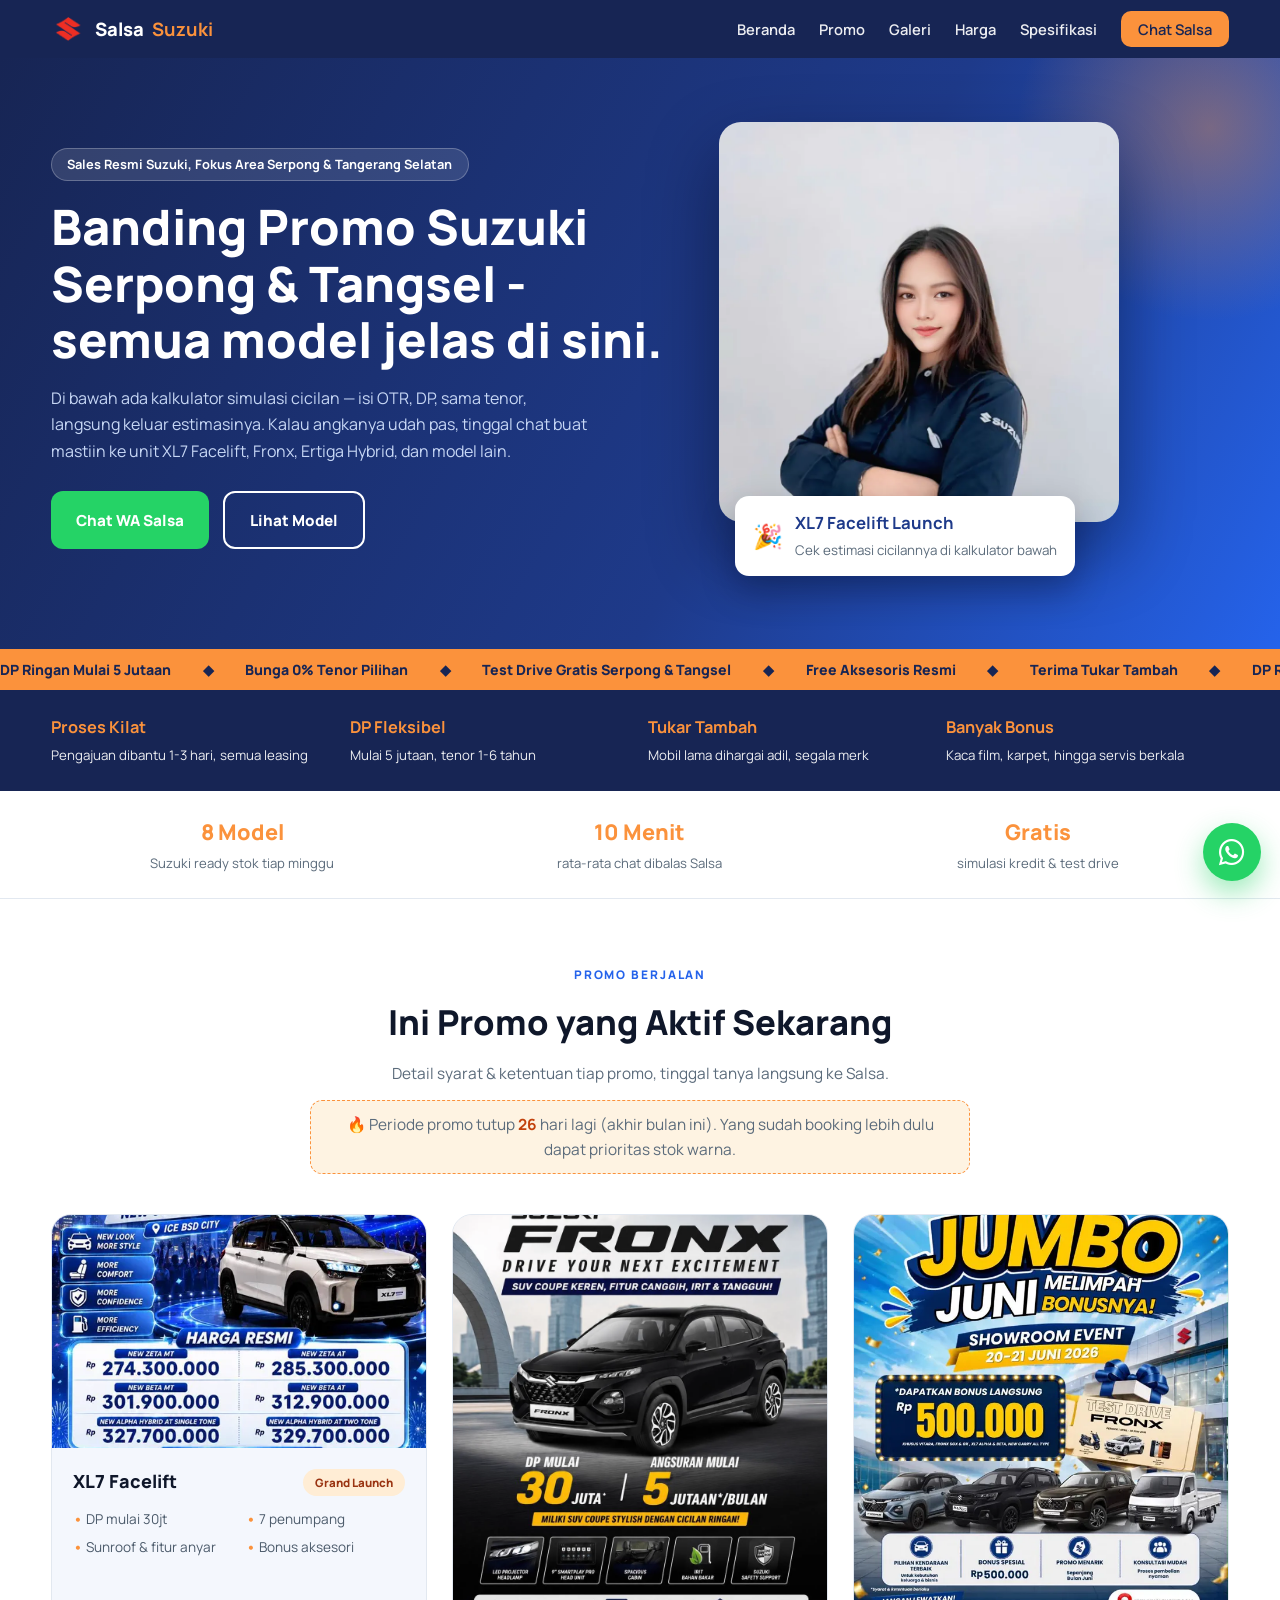
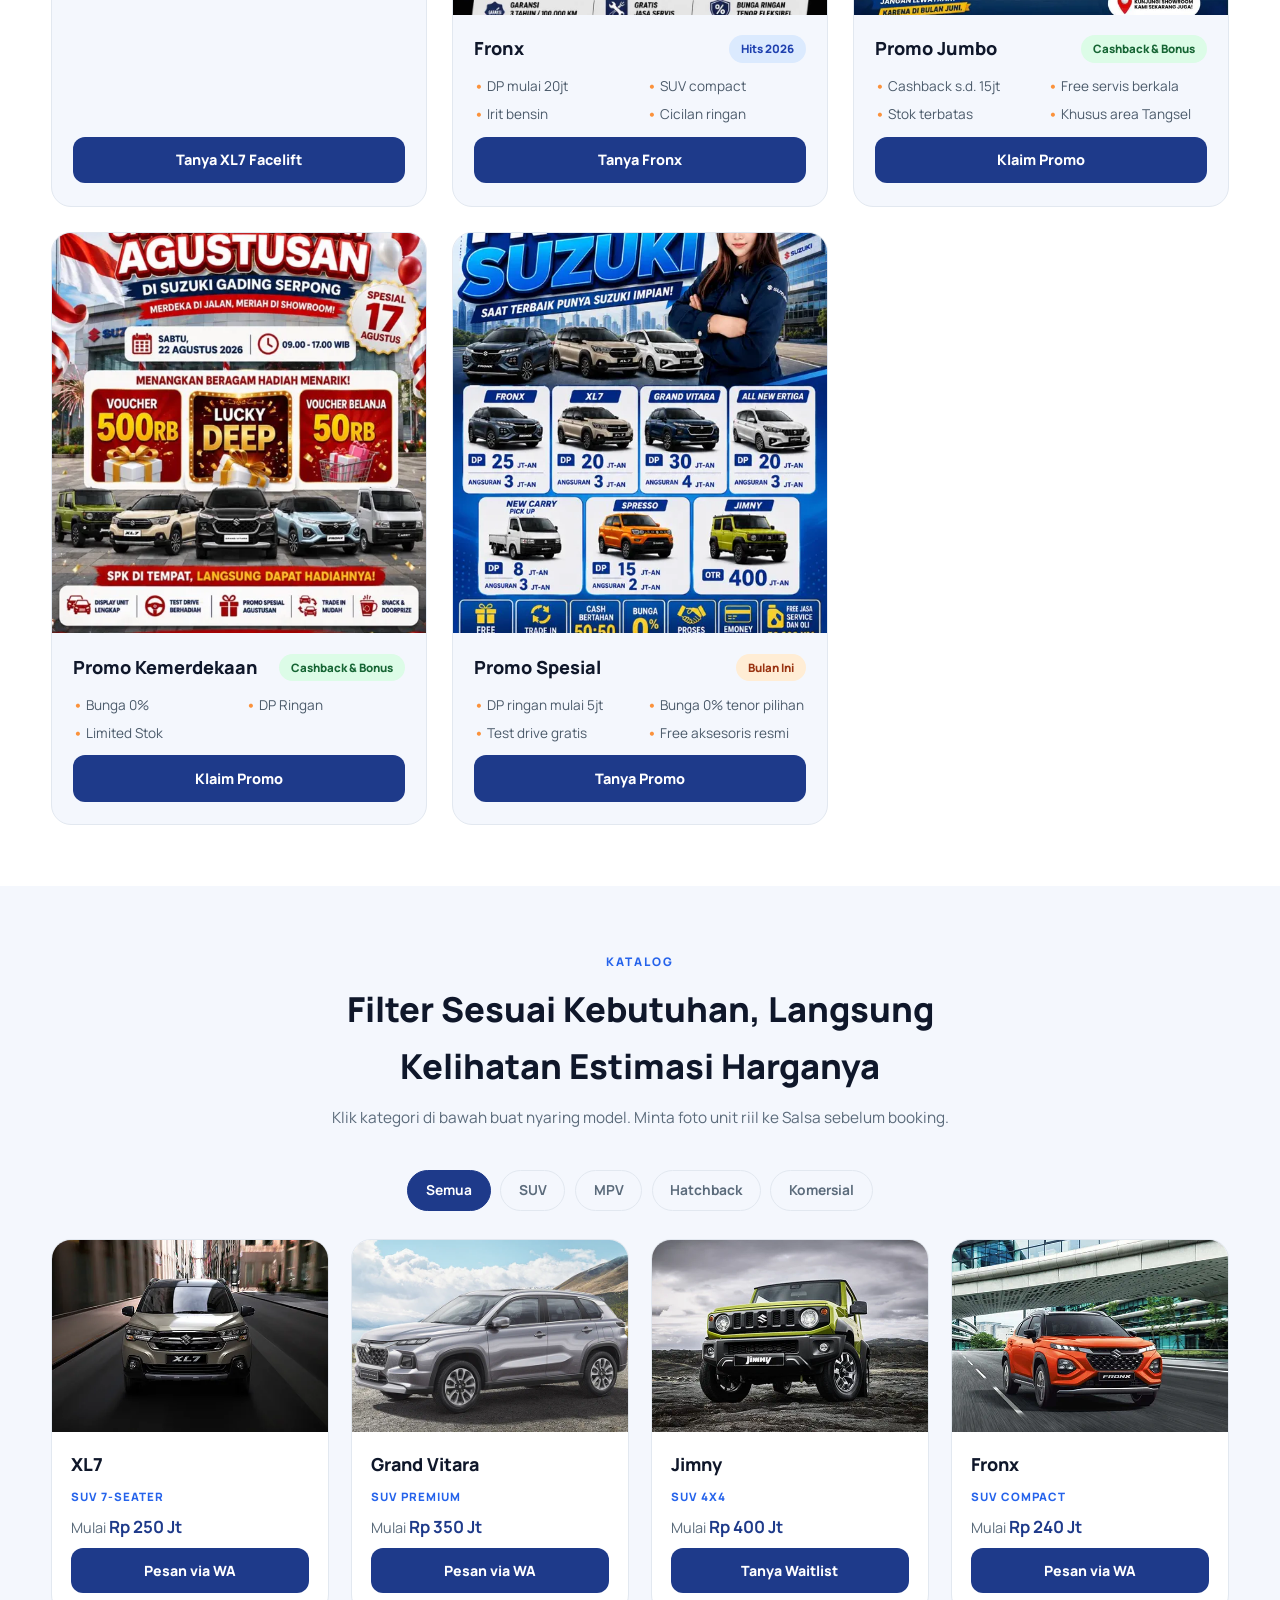
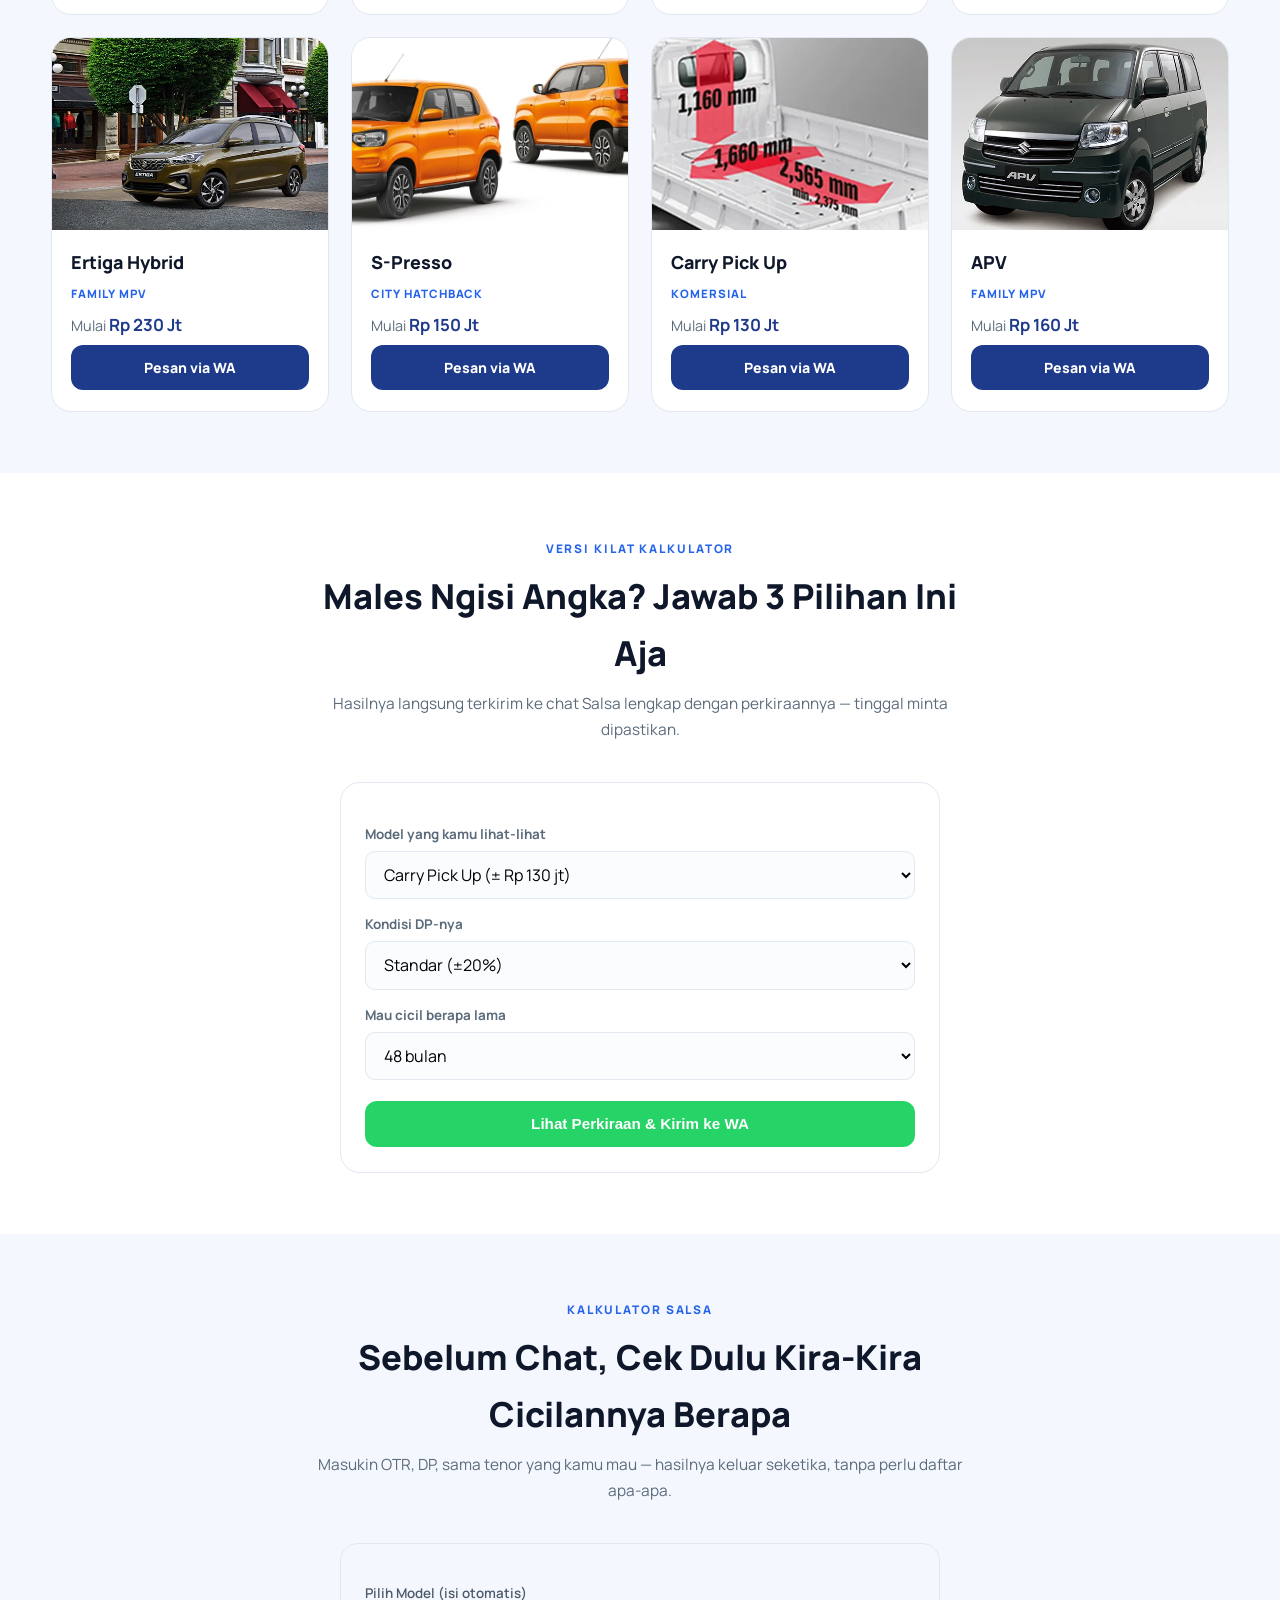
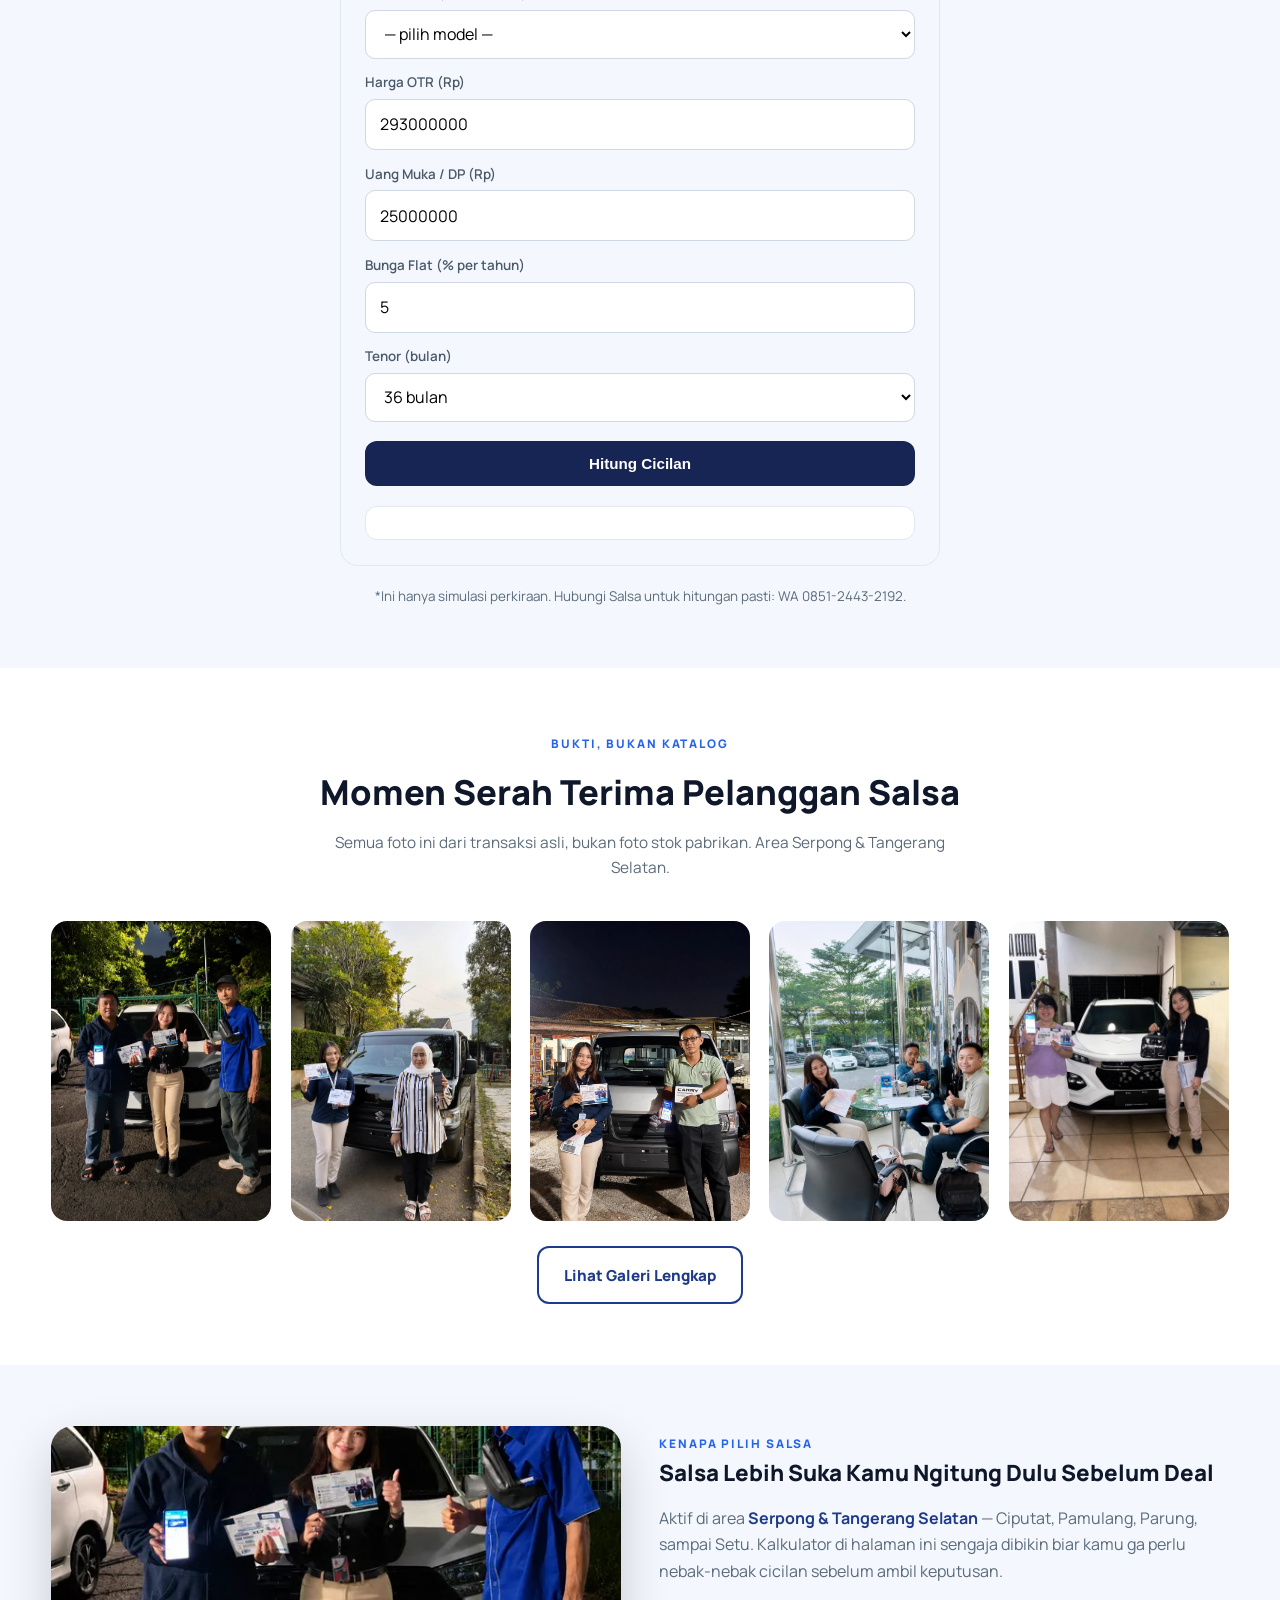
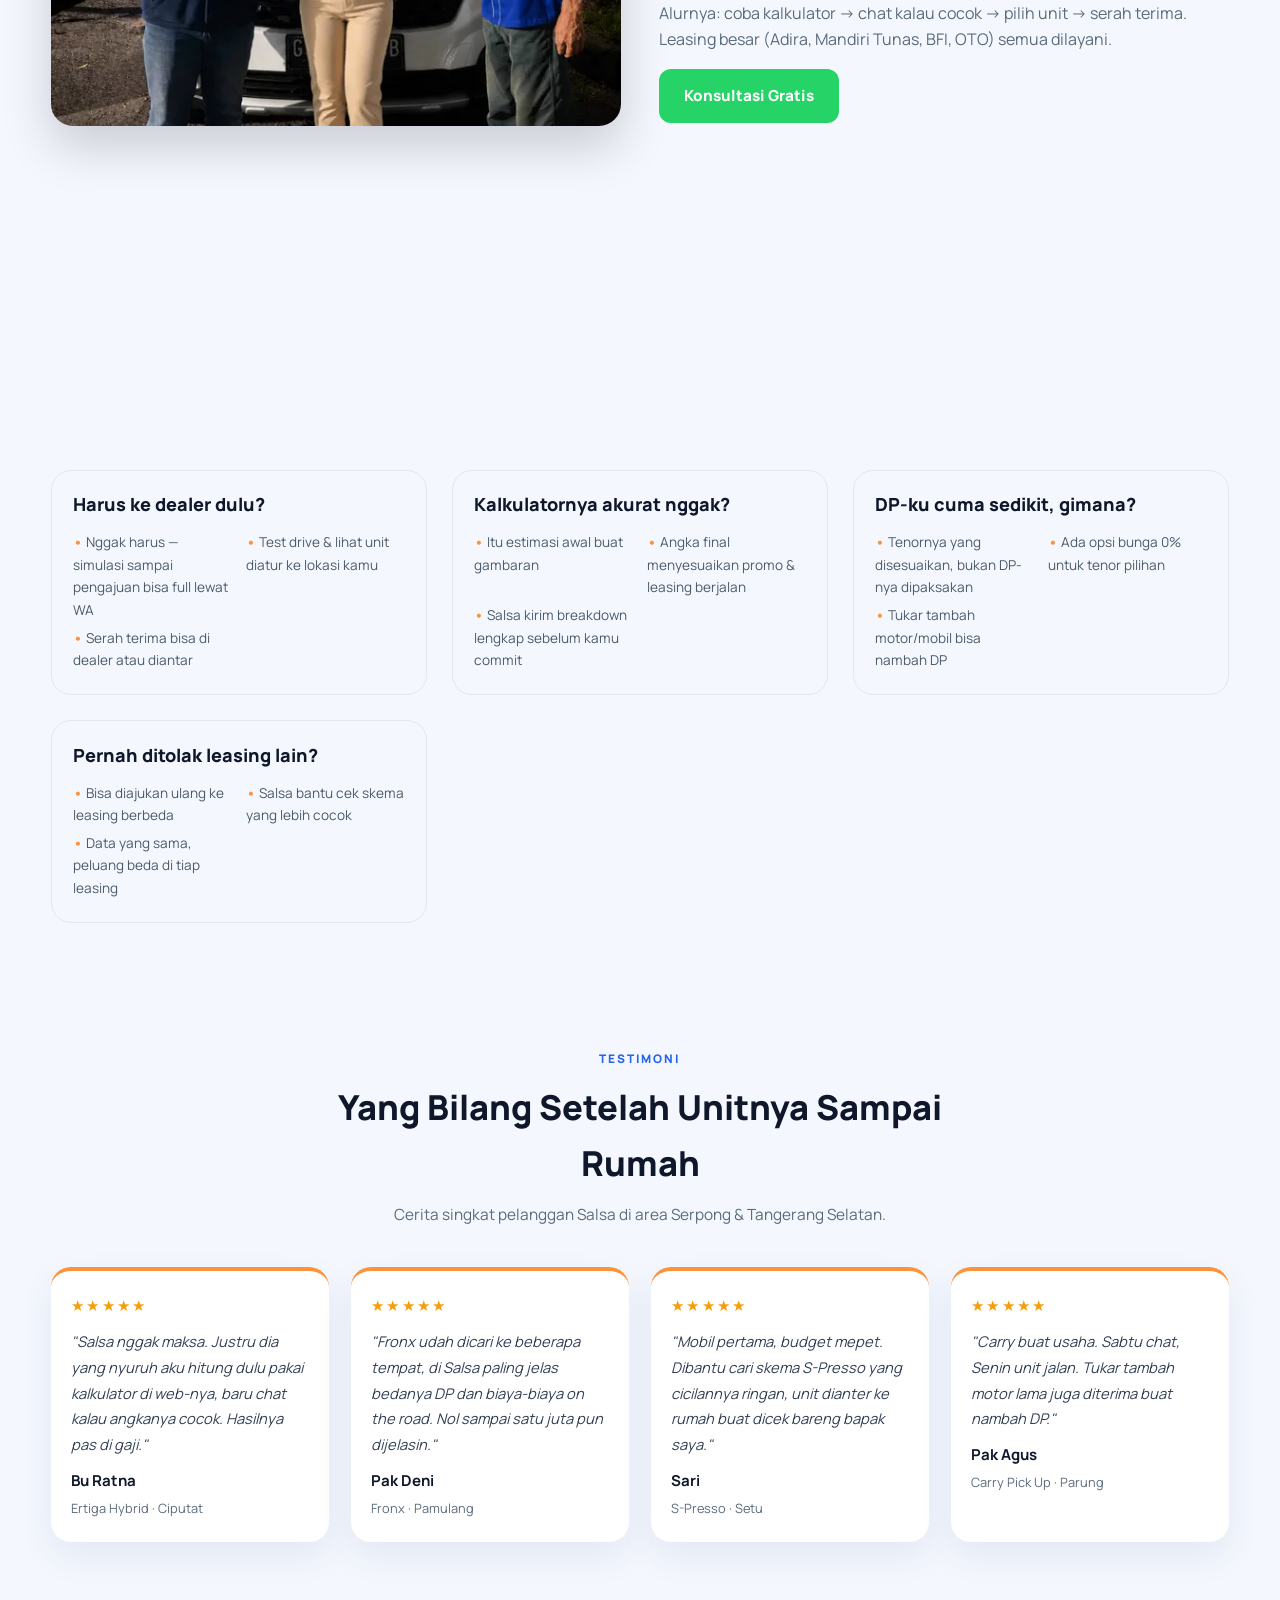
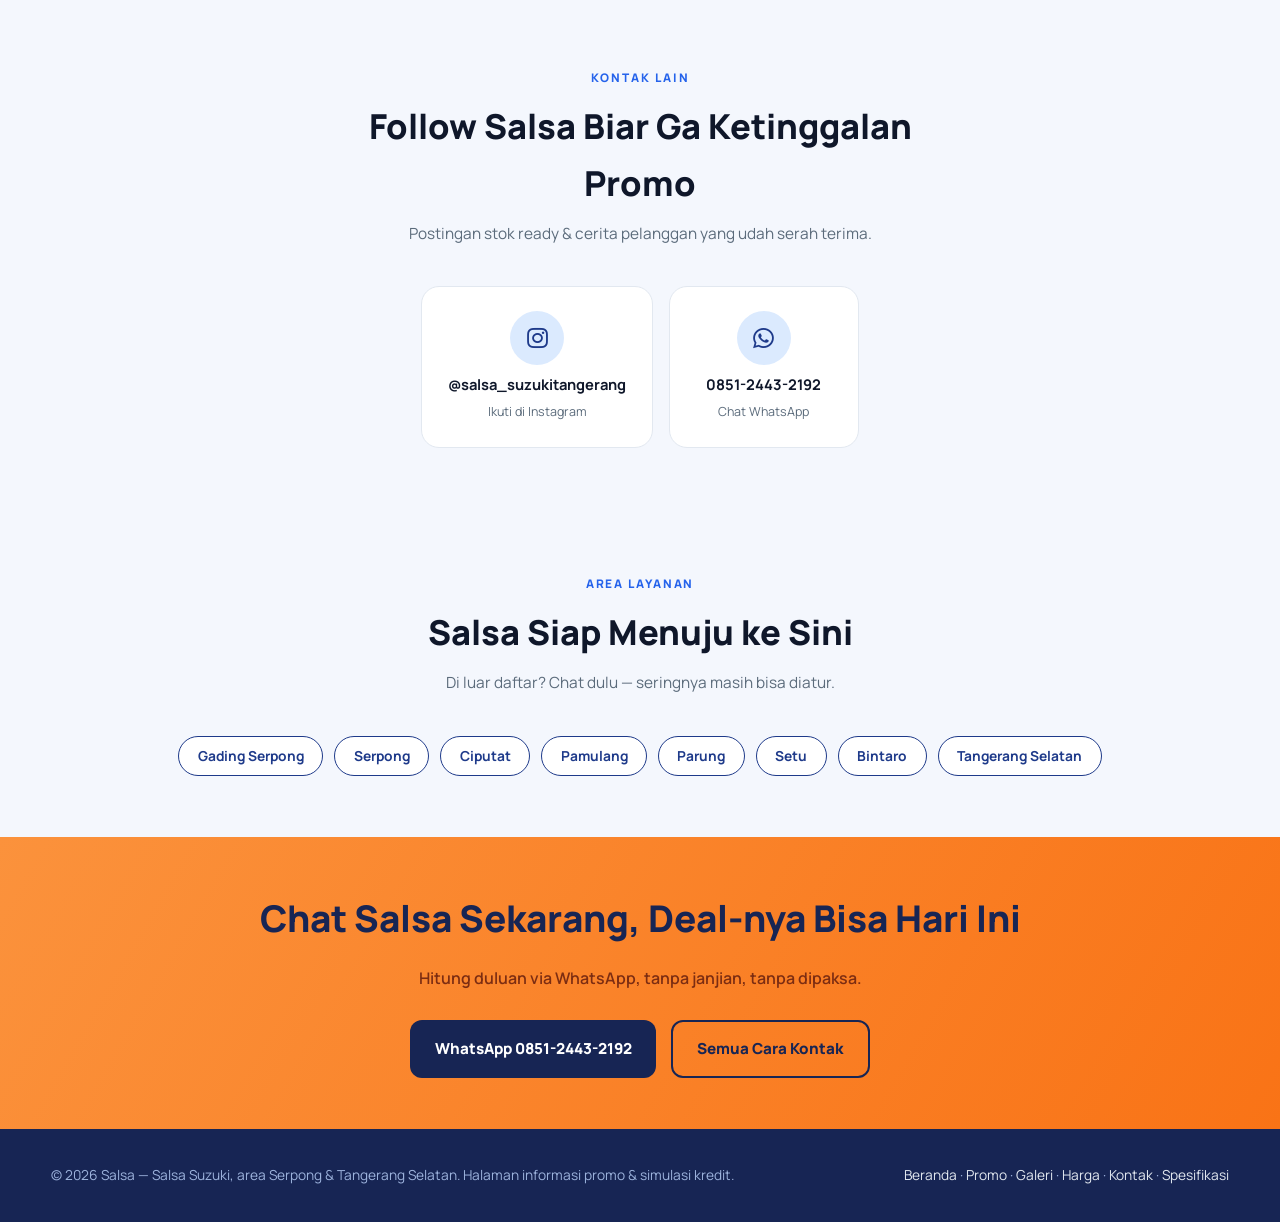
==== commit 01170aa5: "fix: rename asset gambar salsa gadingserpong jadi serpong, konsisten dengan target geo Serpong & Tan" ====
--- a/index.html
+++ b/index.html
@@ -18,13 +18,13 @@
 
     <meta property="og:title" content="Suzuki Serpong & Tangsel DP Ringan Harga OTR | Salsa 0851-2443-2192" />
     <meta property="og:description" content="Cari harga Suzuki Serpong & Tangerang Selatan DP ringan mulai 5 jutaan. Chat Salsa 0851-2443-2192 untuk simulasi kredit gratis & cetak harga OTR area Serpong & Tangsel!" />
-    <meta property="og:image" content="https://dealersuzukigadingserpong.com/assets/img/salsa-suzuki-gadingserpong.webp" />
+    <meta property="og:image" content="https://dealersuzukigadingserpong.com/assets/img/salsa-suzuki-serpong.webp" />
     <meta property="og:url" content="https://dealersuzukigadingserpong.com/" />
     <meta property="og:type" content="website" />
     <meta name="twitter:card" content="summary_large_image" />
     <meta name="twitter:title" content="Suzuki Serpong & Tangsel DP Ringan Harga OTR | Salsa 0851-2443-2192" />
     <meta name="twitter:description" content="Cari harga Suzuki Serpong & Tangerang Selatan DP ringan mulai 5 jutaan. Chat Salsa 0851-2443-2192 untuk simulasi kredit gratis & cetak harga OTR area Serpong & Tangsel!" />
-    <meta name="twitter:image" content="https://dealersuzukigadingserpong.com/assets/img/salsa-suzuki-gadingserpong.webp" />
+    <meta name="twitter:image" content="https://dealersuzukigadingserpong.com/assets/img/salsa-suzuki-serpong.webp" />
 
     <meta name="keywords" content="suzuki gading serpong, suzuki serpong, dp ringan suzuki, harga otr suzuki, promo suzuki 2026, suzuki carry pick up, suzuki jimny, suzuki fronx, suzuki ertiga hybrid, suzuki grand vitara, suzuki xl7, salsa suzuki, sales suzuki gading serpong, simulasi kredit suzuki, test drive suzuki, uang muka mobil" />
 
@@ -40,7 +40,7 @@
     <link rel="apple-touch-icon" href="assets/img/favicon.png">
     <link rel="shortcut icon" href="assets/img/favicon.png" type="image/png">
 
-    <link rel="preload" as="image" href="/assets/img/salsa-suzuki-gadingserpong.webp" fetchpriority="high">
+    <link rel="preload" as="image" href="/assets/img/salsa-suzuki-serpong.webp" fetchpriority="high">
     <link rel="preconnect" href="https://fonts.googleapis.com">
     <link rel="preconnect" href="https://fonts.gstatic.com" crossorigin>
     <link href="https://fonts.googleapis.com/css2?family=Manrope:wght@400;500;600;700;800&display=swap" rel="stylesheet" media="print" onload="this.media='all'">
@@ -82,7 +82,7 @@
                 </div>
             </div>
             <div class="cs-hero-media cs-reveal">
-                <img width="400" height="400" loading="eager" src="/assets/img/salsa-suzuki-gadingserpong.webp" alt="Salsa Suzuki sales Suzuki Serpong di dealer resmi" />
+                <img width="400" height="400" loading="eager" src="/assets/img/salsa-suzuki-serpong.webp" alt="Salsa Suzuki sales Suzuki Serpong di dealer resmi" />
                 <div class="cs-hero-ribbon">
                     <span style="font-size:1.5rem;">🎉</span>
                     <div><b>XL7 Facelift Launch</b><br><small>Cek estimasi cicilannya di kalkulator bawah</small></div>
@@ -179,7 +179,7 @@
             </div>
             <div class="cs-mcards cs-reveal">
                 <article class="cs-mcard" data-cat="suv">
-                    <img width="300" height="192" loading="lazy" src="/assets/img/salsa-xl7-gadingserpong.webp" alt="Suzuki XL7 kredit DP ringan Serpong Salsa" />
+                    <img width="300" height="192" loading="lazy" src="/assets/img/salsa-xl7-serpong.webp" alt="Suzuki XL7 kredit DP ringan Serpong Salsa" />
                     <div class="cs-mcard-body">
                         <h3>XL7</h3>
                         <span class="cs-mcard-tag">SUV 7-Seater</span>
@@ -188,7 +188,7 @@
                     </div>
                 </article>
                 <article class="cs-mcard" data-cat="suv">
-                    <img width="300" height="192" loading="lazy" src="/assets/img/salsa-grand-vitara-gadingserpong.webp" alt="Suzuki Grand Vitara kredit DP ringan Serpong Salsa" />
+                    <img width="300" height="192" loading="lazy" src="/assets/img/salsa-grand-vitara-serpong.webp" alt="Suzuki Grand Vitara kredit DP ringan Serpong Salsa" />
                     <div class="cs-mcard-body">
                         <h3>Grand Vitara</h3>
                         <span class="cs-mcard-tag">SUV Premium</span>
@@ -197,7 +197,7 @@
                     </div>
                 </article>
                 <article class="cs-mcard" data-cat="suv">
-                    <img width="300" height="192" loading="lazy" src="/assets/img/salsa-jimny-gadingserpong.webp" alt="Suzuki Jimny kredit DP ringan Serpong Salsa" />
+                    <img width="300" height="192" loading="lazy" src="/assets/img/salsa-jimny-serpong.webp" alt="Suzuki Jimny kredit DP ringan Serpong Salsa" />
                     <div class="cs-mcard-body">
                         <h3>Jimny</h3>
                         <span class="cs-mcard-tag">SUV 4x4</span>
@@ -206,7 +206,7 @@
                     </div>
                 </article>
                 <article class="cs-mcard" data-cat="suv">
-                    <img width="300" height="192" loading="lazy" src="/assets/img/salsa-fronx-gadingserpong.webp" alt="Suzuki Fronx kredit DP ringan Serpong Salsa" />
+                    <img width="300" height="192" loading="lazy" src="/assets/img/salsa-fronx-serpong.webp" alt="Suzuki Fronx kredit DP ringan Serpong Salsa" />
                     <div class="cs-mcard-body">
                         <h3>Fronx</h3>
                         <span class="cs-mcard-tag">SUV Compact</span>
@@ -215,7 +215,7 @@
                     </div>
                 </article>
                 <article class="cs-mcard" data-cat="mpv">
-                    <img width="300" height="192" loading="lazy" src="/assets/img/salsa-ertiga-gadingserpong.webp" alt="Suzuki Ertiga Hybrid kredit DP ringan Serpong Salsa" />
+                    <img width="300" height="192" loading="lazy" src="/assets/img/salsa-ertiga-serpong.webp" alt="Suzuki Ertiga Hybrid kredit DP ringan Serpong Salsa" />
                     <div class="cs-mcard-body">
                         <h3>Ertiga Hybrid</h3>
                         <span class="cs-mcard-tag">Family MPV</span>
@@ -224,7 +224,7 @@
                     </div>
                 </article>
                 <article class="cs-mcard" data-cat="hatch">
-                    <img width="300" height="192" loading="lazy" src="/assets/img/salsa-s-presso-gadingserpong.webp" alt="Suzuki S-Presso kredit DP ringan Serpong Salsa" />
+                    <img width="300" height="192" loading="lazy" src="/assets/img/salsa-s-presso-serpong.webp" alt="Suzuki S-Presso kredit DP ringan Serpong Salsa" />
                     <div class="cs-mcard-body">
                         <h3>S-Presso</h3>
                         <span class="cs-mcard-tag">City Hatchback</span>
@@ -233,7 +233,7 @@
                     </div>
                 </article>
                 <article class="cs-mcard" data-cat="komersial">
-                    <img width="300" height="192" loading="lazy" src="/assets/img/salsa-carry-pickup-gadingserpong.webp" alt="Suzuki Carry Pick Up kredit DP ringan Serpong Salsa" />
+                    <img width="300" height="192" loading="lazy" src="/assets/img/salsa-carry-pickup-serpong.webp" alt="Suzuki Carry Pick Up kredit DP ringan Serpong Salsa" />
                     <div class="cs-mcard-body">
                         <h3>Carry Pick Up</h3>
                         <span class="cs-mcard-tag">Komersial</span>
@@ -242,7 +242,7 @@
                     </div>
                 </article>
                 <article class="cs-mcard" data-cat="mpv">
-                    <img width="300" height="192" loading="lazy" src="/assets/img/salsa-apv-gadingserpong.webp" alt="Suzuki APV kredit DP ringan Serpong Salsa" />
+                    <img width="300" height="192" loading="lazy" src="/assets/img/salsa-apv-serpong.webp" alt="Suzuki APV kredit DP ringan Serpong Salsa" />
                     <div class="cs-mcard-body">
                         <h3>APV</h3>
                         <span class="cs-mcard-tag">Family MPV</span>
@@ -517,7 +517,7 @@
         "@context": "https://schema.org",
         "@type": "AutoDealer",
         "name": "Salsa Suzuki Gading Serpong",
-        "image": "https://dealersuzukigadingserpong.com/assets/img/salsa-suzuki-gadingserpong.webp",
+        "image": "https://dealersuzukigadingserpong.com/assets/img/salsa-suzuki-serpong.webp",
         "url": "https://dealersuzukigadingserpong.com/",
         "telephone": "+6285124432192",
         "priceRange": "Rp 150.000.000 - Rp 500.000.000",
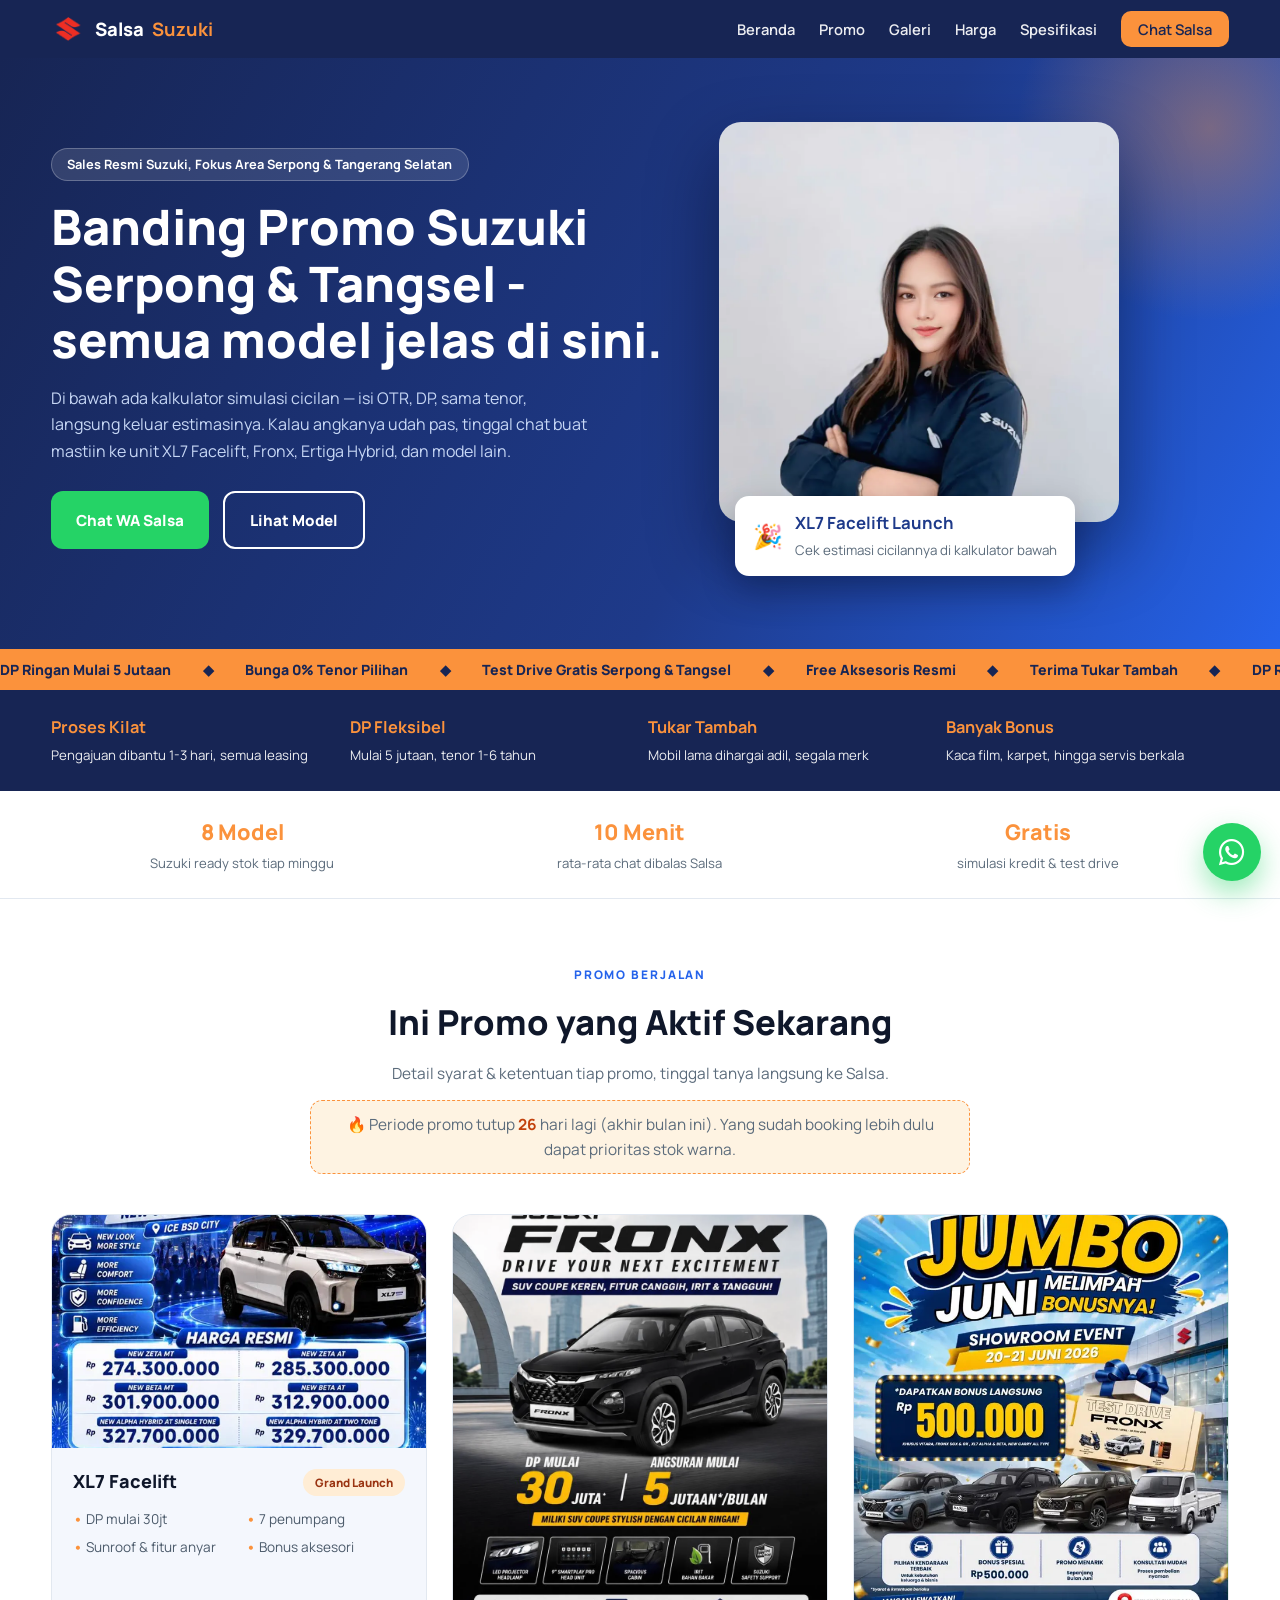
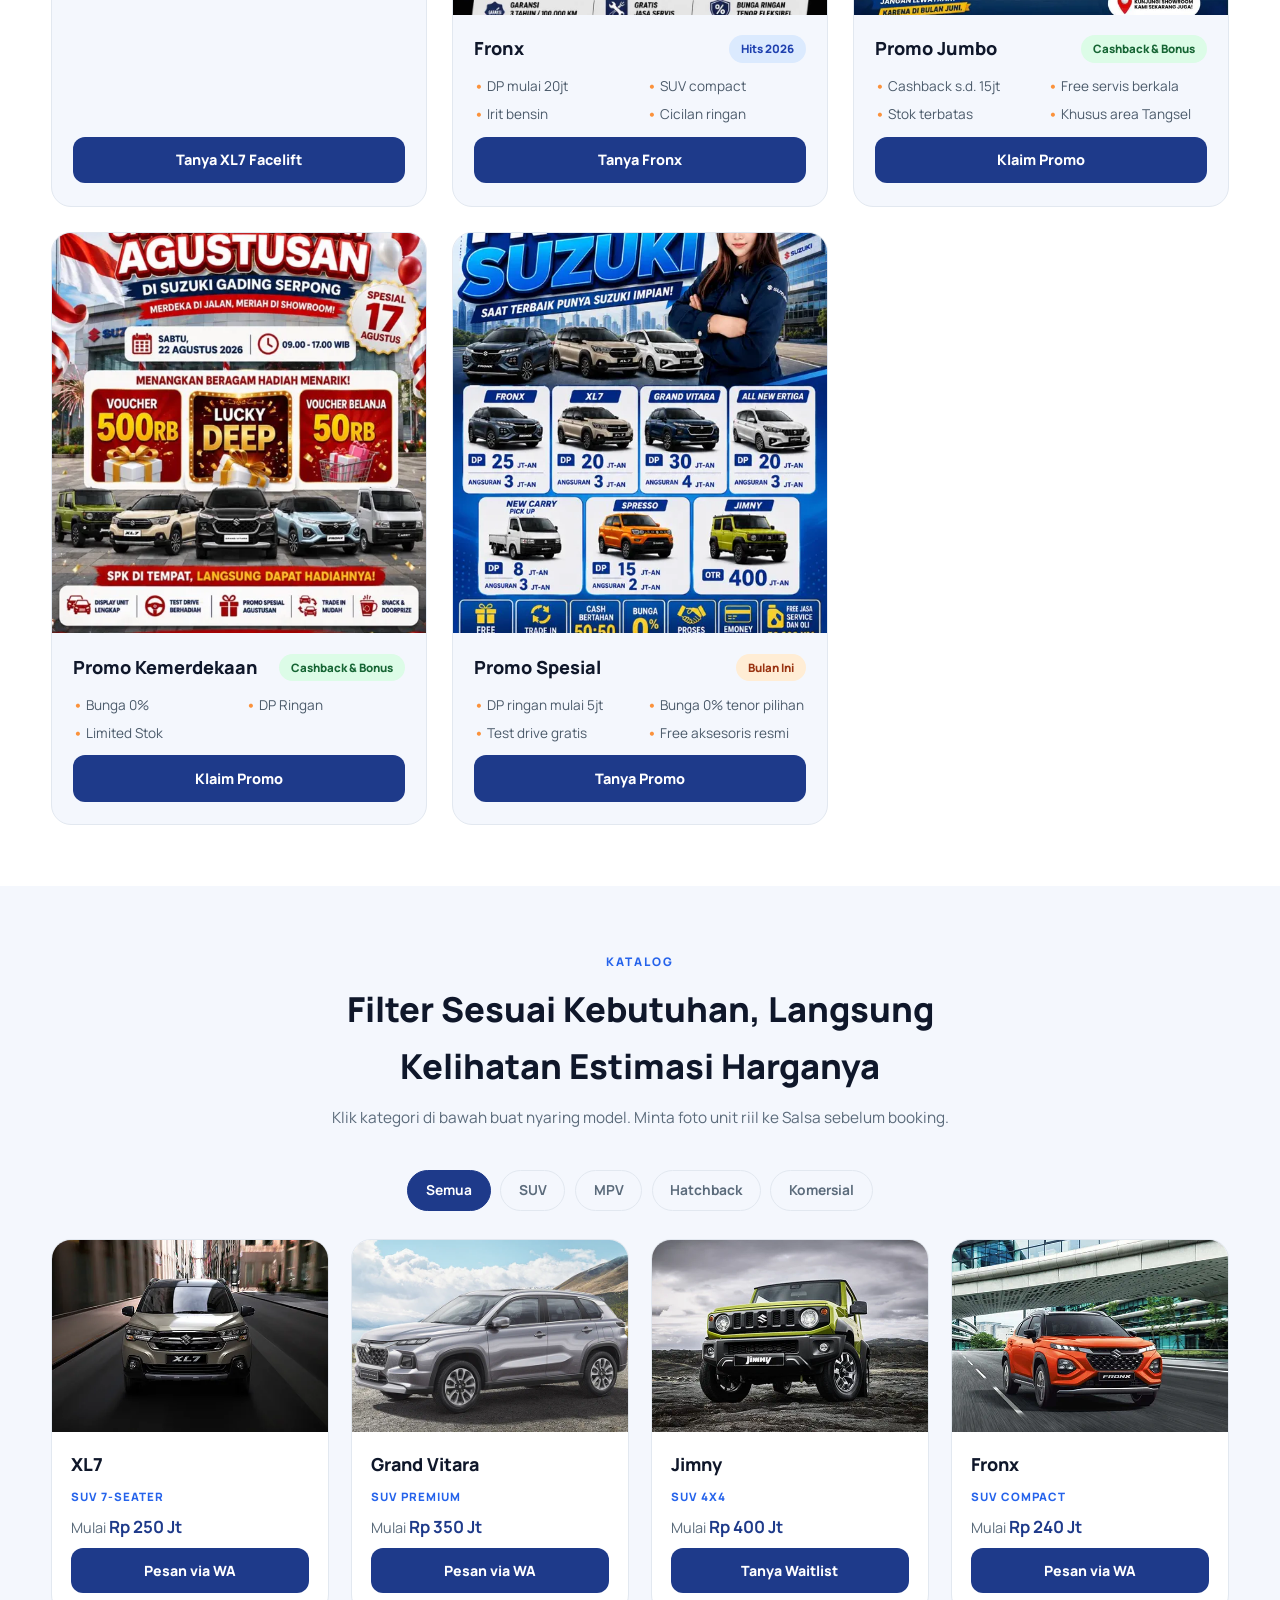
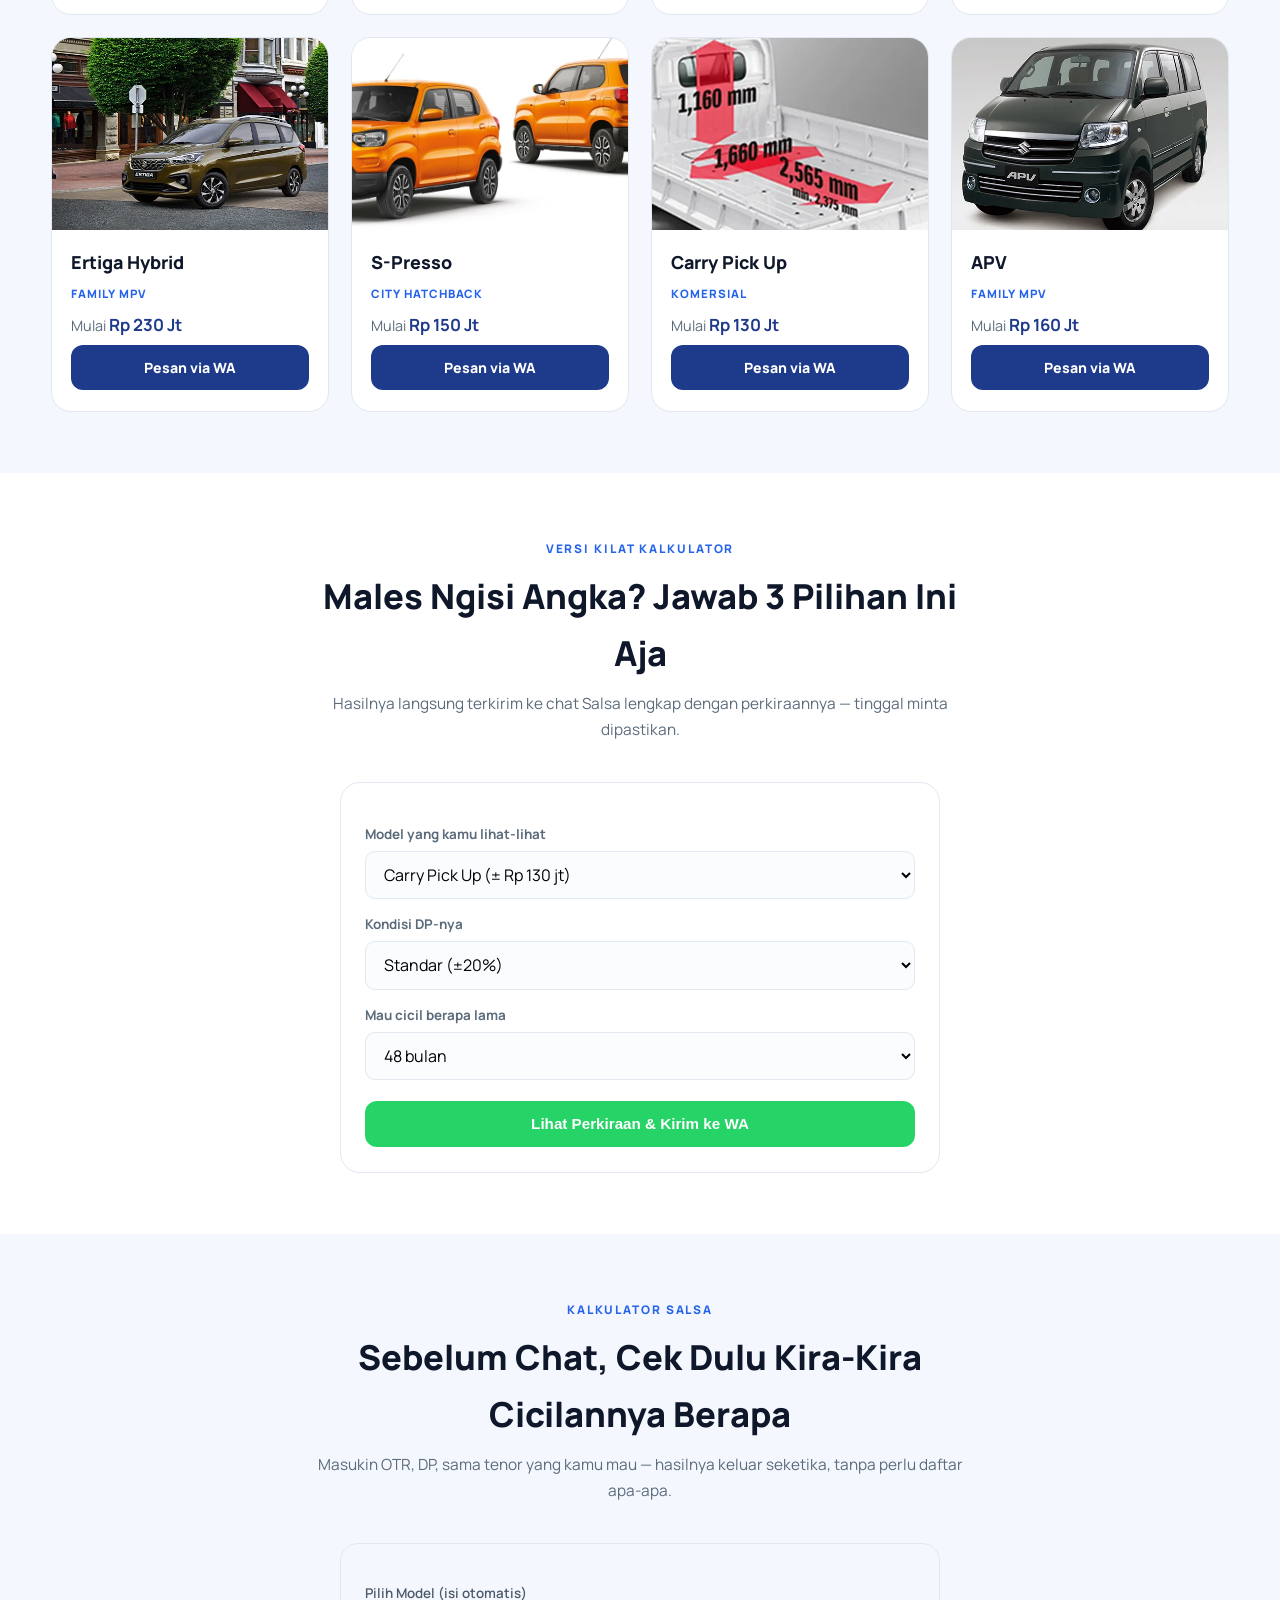
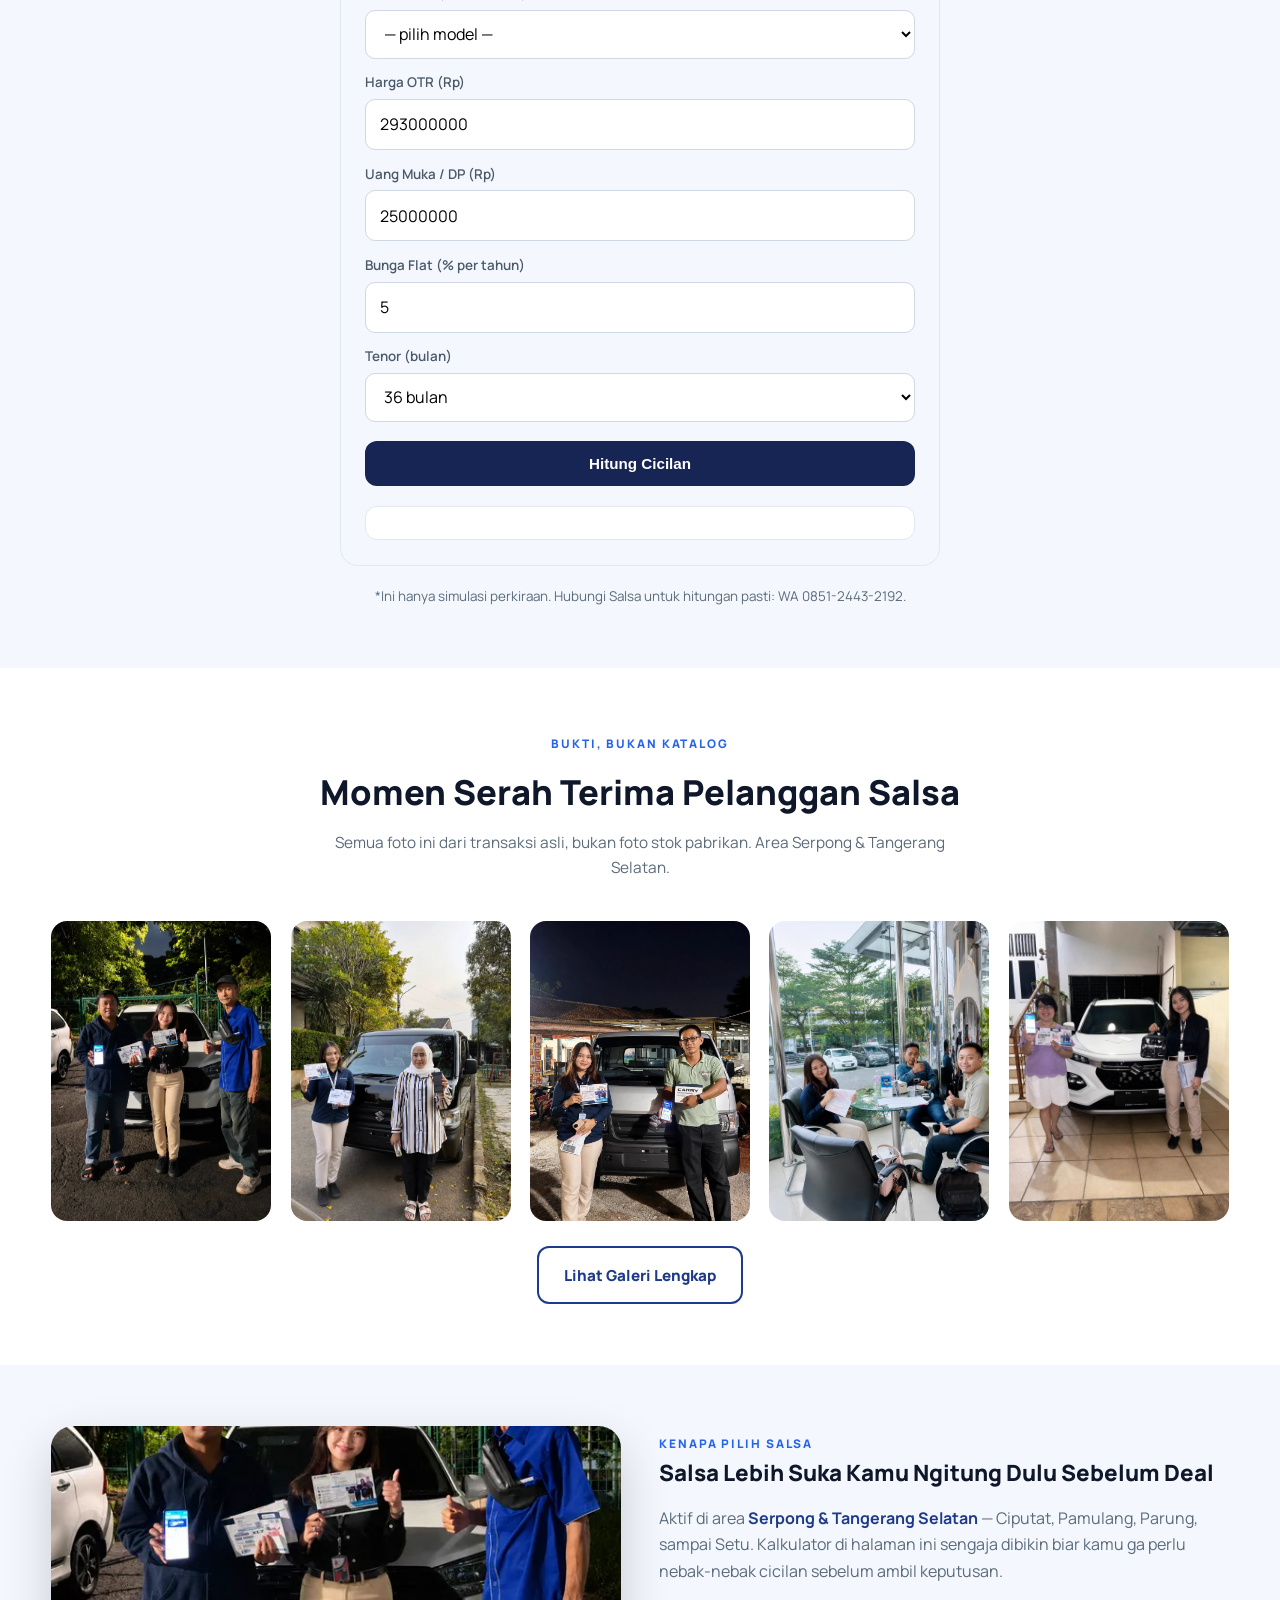
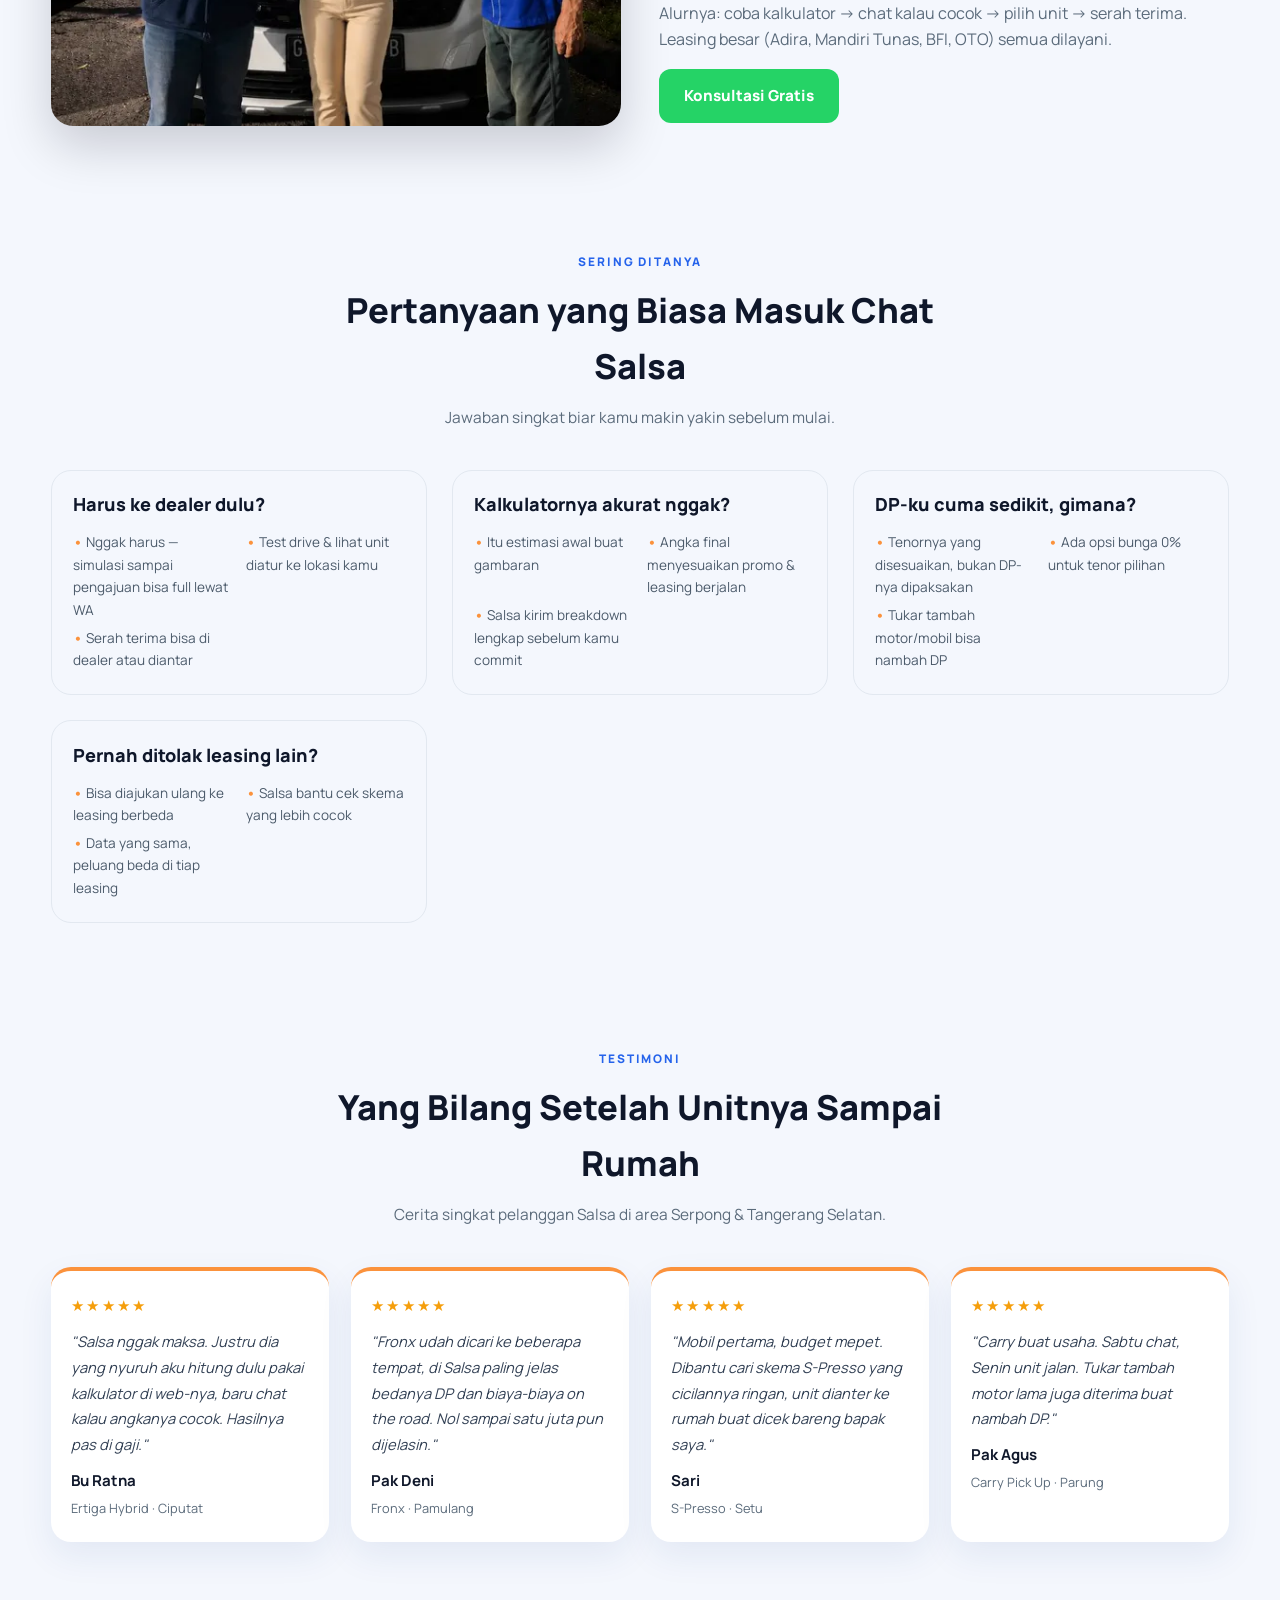
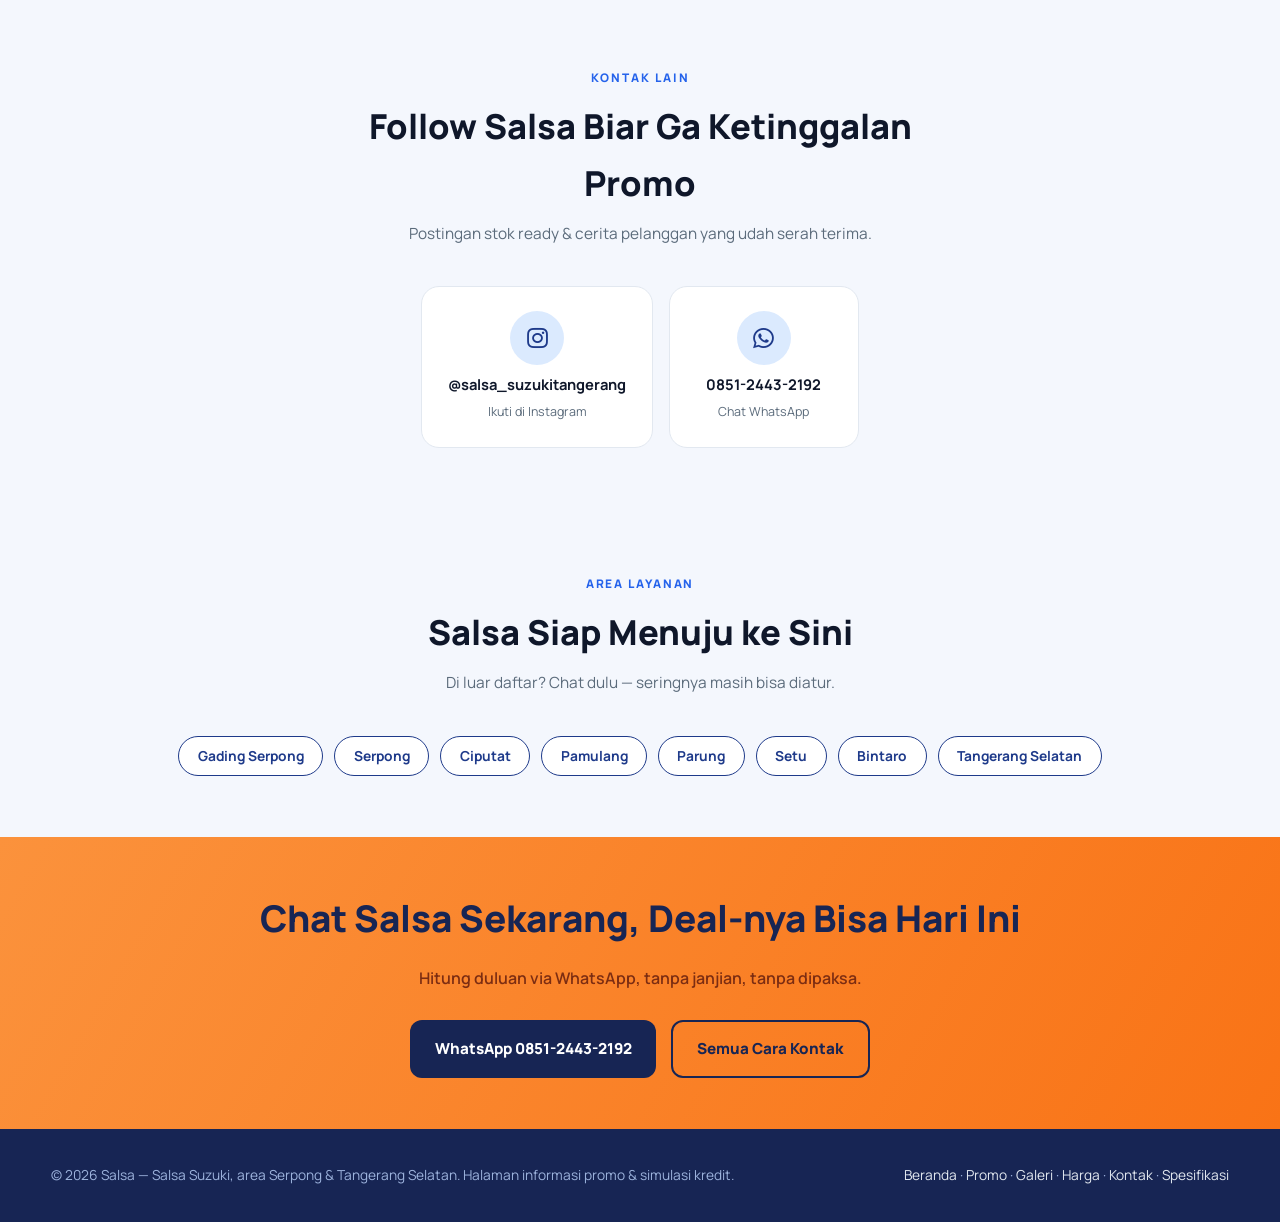
==== commit 23e70a41: "feat: pasang GTM salsa GTM-MKH8C7TL di 7 halaman" ====
--- a/index.html
+++ b/index.html
@@ -1,7 +1,7 @@
 <!DOCTYPE html>
 <html lang="id">
 <head><!-- Google Tag Manager -->
-<script>(function(w,d,s,l,i){w[l]=w[l]||[];w[l].push({'gtm.start': new Date().getTime(),event:'gtm.js'});var f=d.getElementsByTagName(s)[0],j=d.createElement(s),dl=l!='dataLayer'?'&l='+l:'';j.async=true;j.src='https://www.googletagmanager.com/gtm.js?id='+i+dl;f.parentNode.insertBefore(j,f);})(window,document,'script','dataLayer','GTM-XXXXXXX');</script>
+<script>(function(w,d,s,l,i){w[l]=w[l]||[];w[l].push({'gtm.start': new Date().getTime(),event:'gtm.js'});var f=d.getElementsByTagName(s)[0],j=d.createElement(s),dl=l!='dataLayer'?'&l='+l:'';j.async=true;j.src='https://www.googletagmanager.com/gtm.js?id='+i+dl;f.parentNode.insertBefore(j,f);})(window,document,'script','dataLayer','GTM-MKH8C7TL');</script>
 <!-- End Google Tag Manager -->
 <!--GTM_HEAD_MARKER-->
 
@@ -51,7 +51,7 @@
     <link rel="stylesheet" href="/assets/css/app-mobile.css">
 </head>
 <body><!--GTM_NOSCRIPT_MARKER-->
-<noscript><iframe src="https://www.googletagmanager.com/ns.html?id=GTM-XXXXXXX"
+<noscript><iframe src="https://www.googletagmanager.com/ns.html?id=GTM-MKH8C7TL"
   height="0" width="0" style="display:none;visibility:hidden"></iframe></noscript>
 
 
